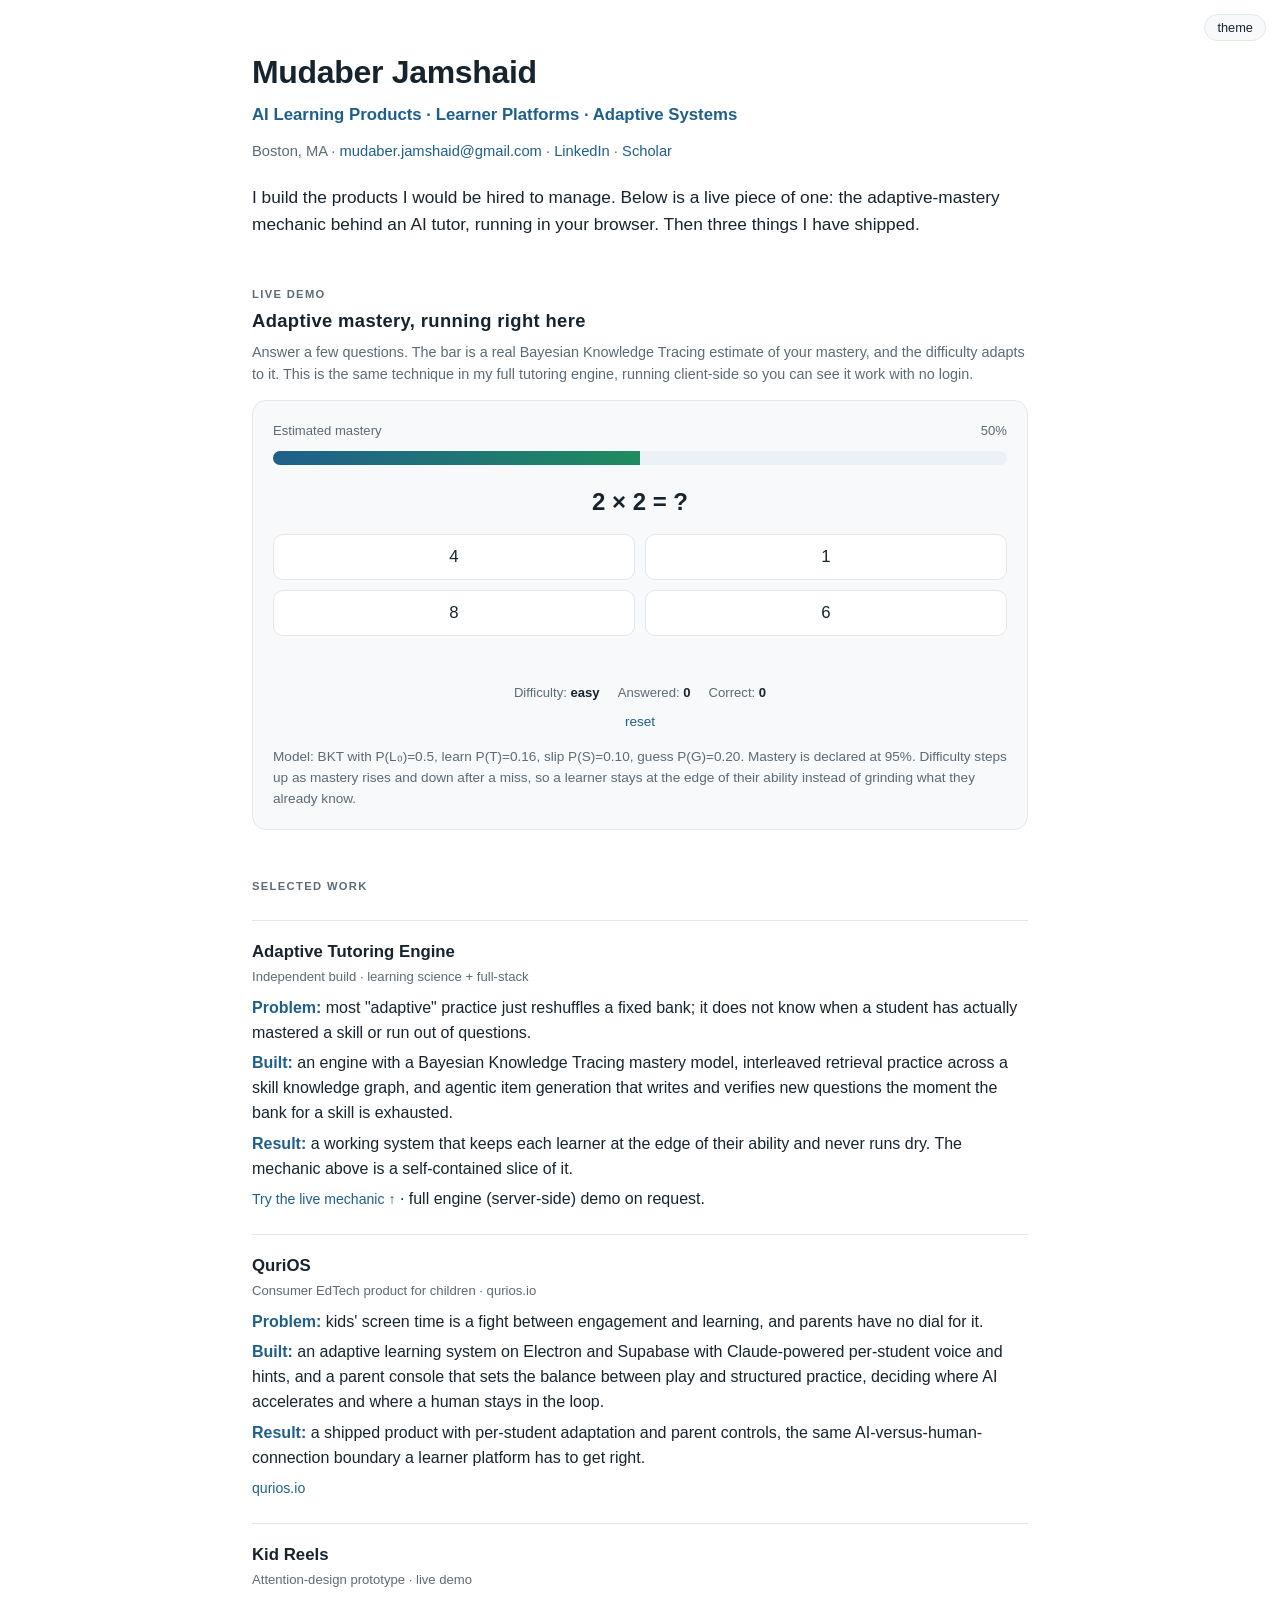
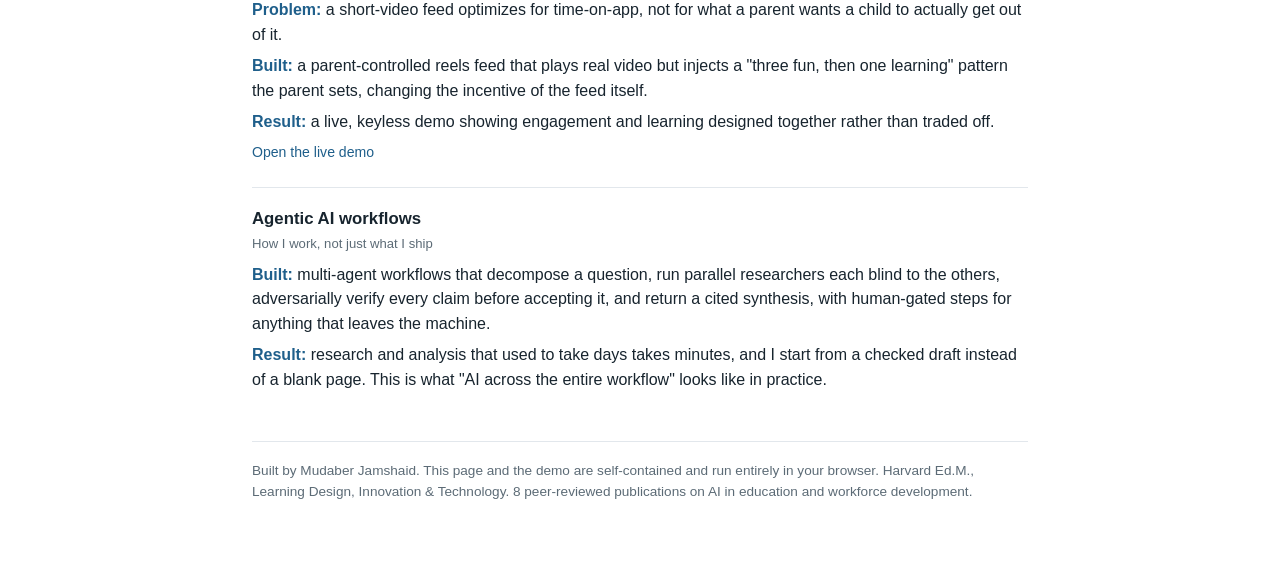
==== index.html @ c835f27a "Portfolio: AI learning products with live adaptive-mastery demo" ====
<!DOCTYPE html>
<html lang="en">
<head>
<meta charset="utf-8">
<meta name="viewport" content="width=device-width, initial-scale=1">
<title>Mudaber Jamshaid — AI Learning Products</title>
<style>
  :root {
    --bg: #ffffff; --fg: #17242e; --muted: #5c6b76; --line: #e2e7ec;
    --accent: #1f5f8b; --accent-soft: #eaf2f8; --card: #f7f9fb; --good: #1f8b5f;
  }
  @media (prefers-color-scheme: dark) {
    :root { --bg:#0f151a; --fg:#e6edf3; --muted:#94a3af; --line:#26313a;
            --accent:#5aa9e0; --accent-soft:#132430; --card:#151d24; --good:#4fd0a0; }
  }
  :root[data-theme="dark"] { --bg:#0f151a; --fg:#e6edf3; --muted:#94a3af; --line:#26313a; --accent:#5aa9e0; --accent-soft:#132430; --card:#151d24; --good:#4fd0a0; }
  :root[data-theme="light"] { --bg:#ffffff; --fg:#17242e; --muted:#5c6b76; --line:#e2e7ec; --accent:#1f5f8b; --accent-soft:#eaf2f8; --card:#f7f9fb; --good:#1f8b5f; }
  * { box-sizing: border-box; }
  body { margin:0; background:var(--bg); color:var(--fg);
    font-family: -apple-system, BlinkMacSystemFont, "Segoe UI", Roboto, Helvetica, Arial, sans-serif;
    line-height:1.55; -webkit-font-smoothing:antialiased; }
  .wrap { max-width: 820px; margin:0 auto; padding: 48px 22px 72px; }
  header h1 { font-size: 2rem; margin:0 0 4px; letter-spacing:-0.01em; }
  header .role { color:var(--accent); font-weight:600; font-size:1.05rem; }
  header .links { margin-top:12px; font-size:.92rem; color:var(--muted); }
  header .links a { color:var(--accent); text-decoration:none; }
  header .links a:hover { text-decoration:underline; }
  .lede { margin:22px 0 8px; font-size:1.08rem; }
  h2 { font-size:1.15rem; margin:40px 0 6px; letter-spacing:.02em; }
  h2 .tag { font-size:.7rem; text-transform:uppercase; letter-spacing:.12em; color:var(--muted); font-weight:600; }
  .sub { color:var(--muted); font-size:.9rem; margin:0 0 14px; }
  .demo { background:var(--card); border:1px solid var(--line); border-radius:14px; padding:20px; margin-top:10px; }
  .meter { height:14px; border-radius:8px; background:var(--accent-soft); overflow:hidden; margin:10px 0 4px; }
  .meter > span { display:block; height:100%; width:0%; background:linear-gradient(90deg,var(--accent),var(--good)); transition:width .5s ease; }
  .meterrow { display:flex; justify-content:space-between; font-size:.82rem; color:var(--muted); }
  .q { font-size:1.5rem; font-weight:600; text-align:center; margin:18px 0 14px; }
  .opts { display:grid; grid-template-columns:repeat(2,1fr); gap:10px; }
  .opts button { font-size:1.05rem; padding:12px; border:1px solid var(--line); background:var(--bg); color:var(--fg);
    border-radius:10px; cursor:pointer; transition:.15s; }
  .opts button:hover { border-color:var(--accent); background:var(--accent-soft); }
  .status { text-align:center; margin-top:12px; font-size:.9rem; min-height:1.2em; }
  .status.ok { color:var(--good); } .status.no { color:#d1685a; }
  .stats { display:flex; gap:18px; flex-wrap:wrap; font-size:.82rem; color:var(--muted); margin-top:12px; justify-content:center; }
  .stats b { color:var(--fg); font-variant-numeric:tabular-nums; }
  .mastered { text-align:center; padding:8px; }
  .mastered .big { font-size:1.2rem; color:var(--good); font-weight:600; }
  .reset { display:inline-block; margin-top:10px; font-size:.85rem; color:var(--accent); background:none; border:none; cursor:pointer; }
  .how { font-size:.85rem; color:var(--muted); margin-top:12px; }
  .how code { background:var(--accent-soft); padding:1px 5px; border-radius:4px; }
  .case { border-top:1px solid var(--line); padding-top:18px; margin-top:22px; }
  .case h3 { margin:0 0 2px; font-size:1.05rem; }
  .case .meta { color:var(--muted); font-size:.82rem; margin-bottom:8px; }
  .case p { margin:6px 0; }
  .case .label { font-weight:600; color:var(--accent); }
  .case .links a { color:var(--accent); text-decoration:none; font-size:.88rem; }
  footer { margin-top:48px; padding-top:18px; border-top:1px solid var(--line); color:var(--muted); font-size:.85rem; }
  .toggle { position:fixed; top:14px; right:14px; background:var(--card); border:1px solid var(--line);
    color:var(--fg); border-radius:20px; padding:5px 12px; font-size:.8rem; cursor:pointer; }
</style>
</head>
<body>
<button class="toggle" onclick="(function(){var r=document.documentElement;var d=(r.getAttribute('data-theme')|| (window.matchMedia('(prefers-color-scheme: dark)').matches?'dark':'light'));r.setAttribute('data-theme', d==='dark'?'light':'dark');})()">theme</button>
<div class="wrap">
  <header>
    <h1>Mudaber Jamshaid</h1>
    <div class="role">AI Learning Products &middot; Learner Platforms &middot; Adaptive Systems</div>
    <div class="links">
      Boston, MA &middot; <a href="mailto:mudaber.jamshaid@gmail.com">mudaber.jamshaid@gmail.com</a>
      &middot; <a href="http://linkedin.com/in/mudaberjamshaid">LinkedIn</a>
      &middot; <a href="https://scholar.google.com/citations?user=831zUVYAAAAJ">Scholar</a>
    </div>
  </header>

  <p class="lede">I build the products I would be hired to manage. Below is a live piece of one: the adaptive-mastery mechanic behind an AI tutor, running in your browser. Then three things I have shipped.</p>

  <h2><span class="tag">Live demo</span><br>Adaptive mastery, running right here</h2>
  <p class="sub">Answer a few questions. The bar is a real Bayesian Knowledge Tracing estimate of your mastery, and the difficulty adapts to it. This is the same technique in my full tutoring engine, running client-side so you can see it work with no login.</p>

  <div class="demo" id="demo">
    <div class="meterrow"><span>Estimated mastery</span><span id="pct">50%</span></div>
    <div class="meter"><span id="bar"></span></div>
    <div id="play">
      <div class="q" id="q">7 &times; 6 = ?</div>
      <div class="opts" id="opts"></div>
      <div class="status" id="st">&nbsp;</div>
    </div>
    <div class="stats">
      <span>Difficulty: <b id="diff">easy</b></span>
      <span>Answered: <b id="n">0</b></span>
      <span>Correct: <b id="c">0</b></span>
    </div>
    <div style="text-align:center"><button class="reset" onclick="reset()">reset</button></div>
    <div class="how">Model: BKT with P(L&#8320;)=0.5, learn P(T)=0.16, slip P(S)=0.10, guess P(G)=0.20. Mastery is declared at 95%. Difficulty steps up as mastery rises and down after a miss, so a learner stays at the edge of their ability instead of grinding what they already know.</div>
  </div>

  <h2><span class="tag">Selected work</span></h2>

  <div class="case">
    <h3>Adaptive Tutoring Engine</h3>
    <div class="meta">Independent build &middot; learning science + full-stack</div>
    <p><span class="label">Problem:</span> most "adaptive" practice just reshuffles a fixed bank; it does not know when a student has actually mastered a skill or run out of questions.</p>
    <p><span class="label">Built:</span> an engine with a Bayesian Knowledge Tracing mastery model, interleaved retrieval practice across a skill knowledge graph, and agentic item generation that writes and verifies new questions the moment the bank for a skill is exhausted.</p>
    <p><span class="label">Result:</span> a working system that keeps each learner at the edge of their ability and never runs dry. The mechanic above is a self-contained slice of it.</p>
    <p class="links"><a href="#demo">Try the live mechanic &uarr;</a> &middot; full engine (server-side) demo on request.</p>
  </div>

  <div class="case">
    <h3>QuriOS</h3>
    <div class="meta">Consumer EdTech product for children &middot; qurios.io</div>
    <p><span class="label">Problem:</span> kids' screen time is a fight between engagement and learning, and parents have no dial for it.</p>
    <p><span class="label">Built:</span> an adaptive learning system on Electron and Supabase with Claude-powered per-student voice and hints, and a parent console that sets the balance between play and structured practice, deciding where AI accelerates and where a human stays in the loop.</p>
    <p><span class="label">Result:</span> a shipped product with per-student adaptation and parent controls, the same AI-versus-human-connection boundary a learner platform has to get right.</p>
    <p class="links"><a href="https://qurios.io">qurios.io</a></p>
  </div>

  <div class="case">
    <h3>Kid Reels</h3>
    <div class="meta">Attention-design prototype &middot; live demo</div>
    <p><span class="label">Problem:</span> a short-video feed optimizes for time-on-app, not for what a parent wants a child to actually get out of it.</p>
    <p><span class="label">Built:</span> a parent-controlled reels feed that plays real video but injects a "three fun, then one learning" pattern the parent sets, changing the incentive of the feed itself.</p>
    <p><span class="label">Result:</span> a live, keyless demo showing engagement and learning designed together rather than traded off.</p>
    <p class="links"><a href="https://mudabbirchatgptpro.github.io/kid-reels">Open the live demo</a></p>
  </div>

  <div class="case">
    <h3>Agentic AI workflows</h3>
    <div class="meta">How I work, not just what I ship</div>
    <p><span class="label">Built:</span> multi-agent workflows that decompose a question, run parallel researchers each blind to the others, adversarially verify every claim before accepting it, and return a cited synthesis, with human-gated steps for anything that leaves the machine.</p>
    <p><span class="label">Result:</span> research and analysis that used to take days takes minutes, and I start from a checked draft instead of a blank page. This is what "AI across the entire workflow" looks like in practice.</p>
  </div>

  <footer>
    Built by Mudaber Jamshaid. This page and the demo are self-contained and run entirely in your browser.
    Harvard Ed.M., Learning Design, Innovation &amp; Technology. 8 peer-reviewed publications on AI in education and workforce development.
  </footer>
</div>

<script>
// --- Bayesian Knowledge Tracing adaptive-mastery demo (self-contained) ---
var P = { L: 0.5, T: 0.16, S: 0.10, G: 0.20, THRESH: 0.95 };
var state;
function reset(){
  state = { L: P.L, n: 0, c: 0, diff: 1 }; // diff 1..3
  render();
}
function pick(a){ return a[Math.floor((state.n*2654435761 % 100)/100 * a.length) % a.length]; }
function genQuestion(){
  // difficulty tiers: 1 easy (single digit), 2 medium (x up to 12), 3 hard (2-digit x 1-digit)
  var d = state.diff, a, b;
  if (d <= 1){ a = 2 + (state.n*7 % 8); b = 2 + (state.n*3 % 8); }
  else if (d === 2){ a = 6 + (state.n*5 % 7); b = 6 + (state.n*4 % 7); }
  else { a = 11 + (state.n*3 % 8); b = 3 + (state.n*5 % 7); }
  var ans = a*b;
  // build options
  var opts = [ans];
  var tries = 0;
  while (opts.length < 4 && tries < 30){
    tries++;
    var delta = (1 + (opts.length + state.n) % 5) * (opts.length % 2 ? 1 : -1);
    var cand = ans + delta * (d);
    if (cand > 0 && opts.indexOf(cand) === -1) opts.push(cand);
  }
  // shuffle deterministically
  for (var i = opts.length - 1; i > 0; i--){ var j = (i*state.n + 1) % (i+1); var t = opts[i]; opts[i] = opts[j]; opts[j] = t; }
  return { text: a + " × " + b + " = ?", ans: ans, opts: opts };
}
var current;
function render(){
  var pctEl = document.getElementById('pct'), bar = document.getElementById('bar');
  var pctVal = Math.round(state.L*100);
  pctEl.textContent = pctVal + "%";
  bar.style.width = pctVal + "%";
  document.getElementById('n').textContent = state.n;
  document.getElementById('c').textContent = state.c;
  document.getElementById('diff').textContent = state.diff === 1 ? "easy" : state.diff === 2 ? "medium" : "hard";
  var play = document.getElementById('play');
  if (state.L >= P.THRESH){
    play.innerHTML = '<div class="mastered"><div class="big">Mastered &#10003;</div>' +
      '<div class="sub">The estimate crossed 95%. In the full engine the learner now moves to the next skill in the graph.</div></div>';
    return;
  }
  current = genQuestion();
  document.getElementById('q') && (play.innerHTML =
    '<div class="q" id="q">' + current.text + '</div><div class="opts" id="opts"></div><div class="status" id="st">&nbsp;</div>');
  var opts = document.getElementById('opts');
  opts.innerHTML = "";
  current.opts.forEach(function(o){
    var btn = document.createElement('button');
    btn.textContent = o;
    btn.onclick = function(){ answer(o === current.ans); };
    opts.appendChild(btn);
  });
}
function answer(correct){
  // BKT update
  var L = state.L;
  var num = correct ? L*(1-P.S) : L*P.S;
  var den = correct ? (L*(1-P.S) + (1-L)*P.G) : (L*P.S + (1-L)*(1-P.G));
  var post = num/den;
  state.L = post + (1-post)*P.T;
  state.n++;
  if (correct) state.c++;
  // adaptive difficulty
  if (correct && state.diff < 3 && state.L > 0.55 + 0.15*state.diff) state.diff++;
  if (!correct && state.diff > 1) state.diff--;
  var st = document.getElementById('st');
  if (st){ st.textContent = correct ? "Correct" : "Not quite — the answer was " + current.ans; st.className = "status " + (correct ? "ok" : "no"); }
  setTimeout(render, correct ? 550 : 1100);
}
reset();
</script>
</body>
</html>
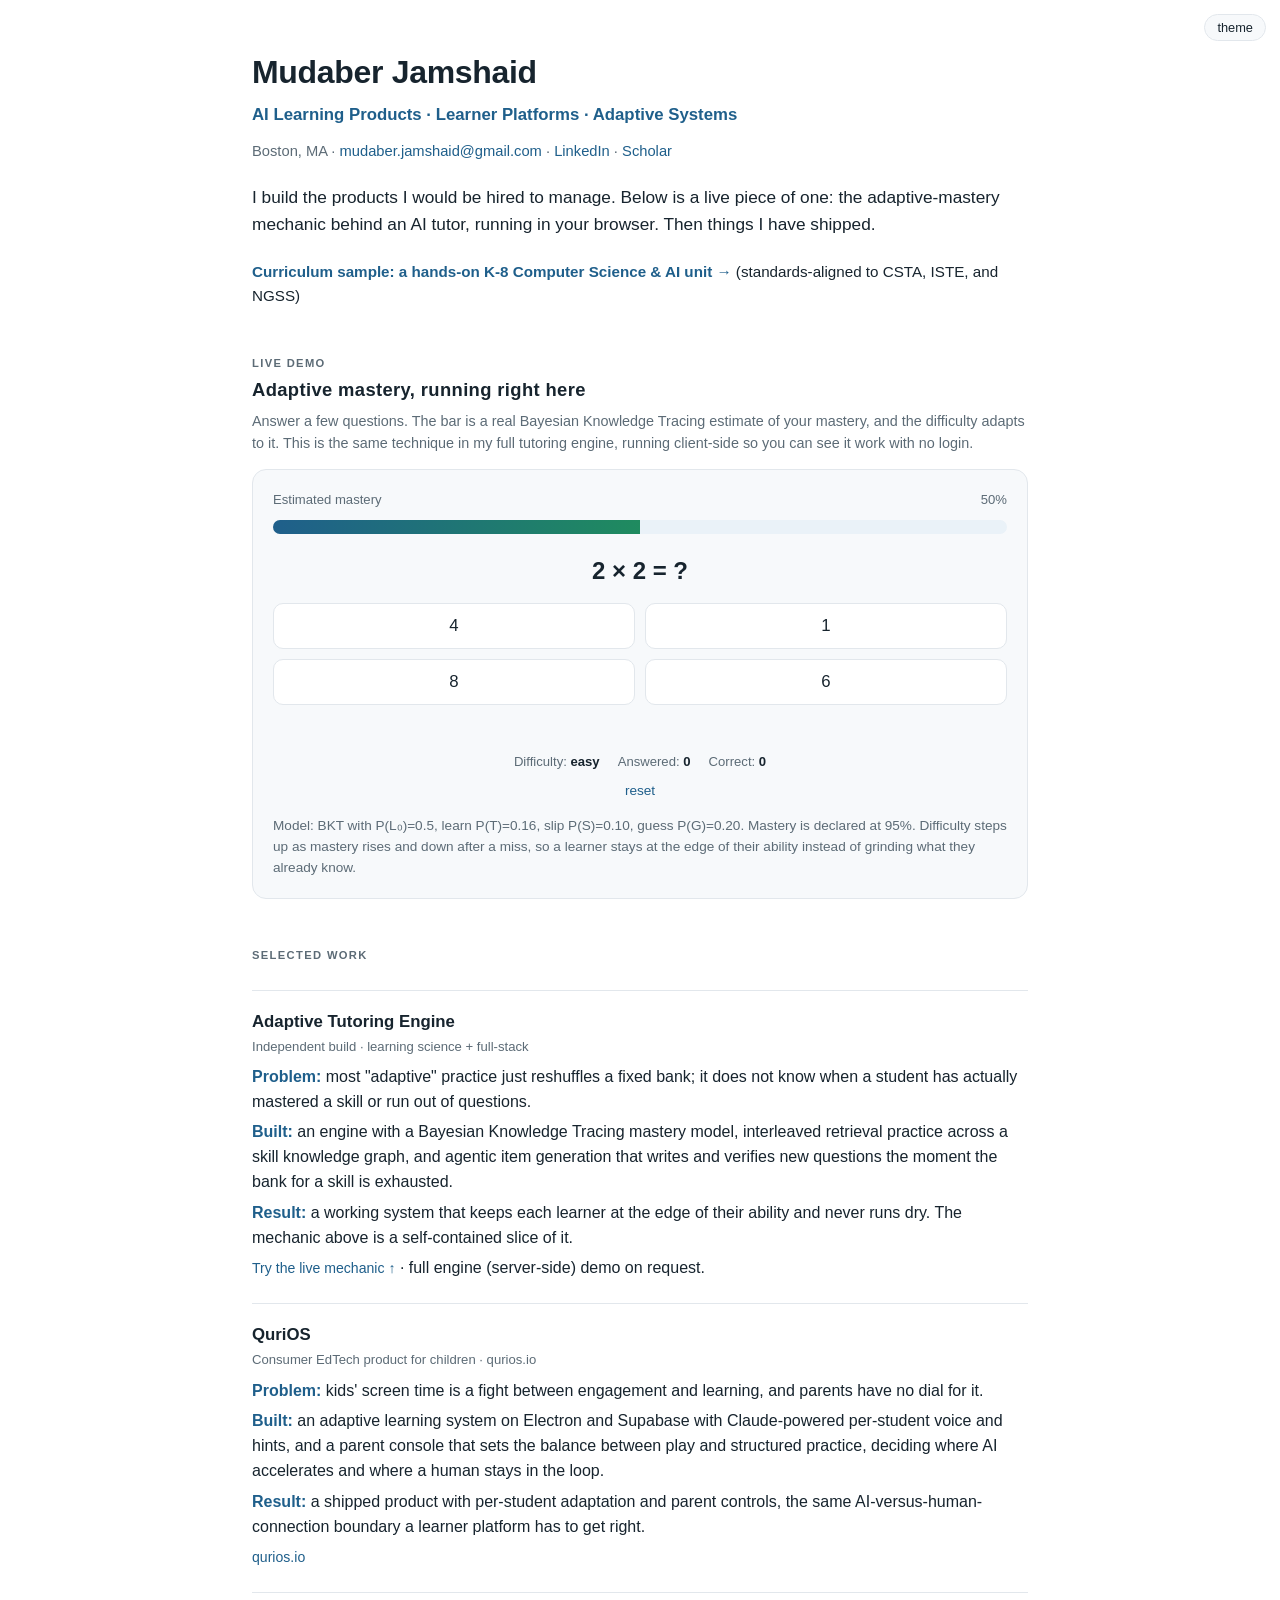
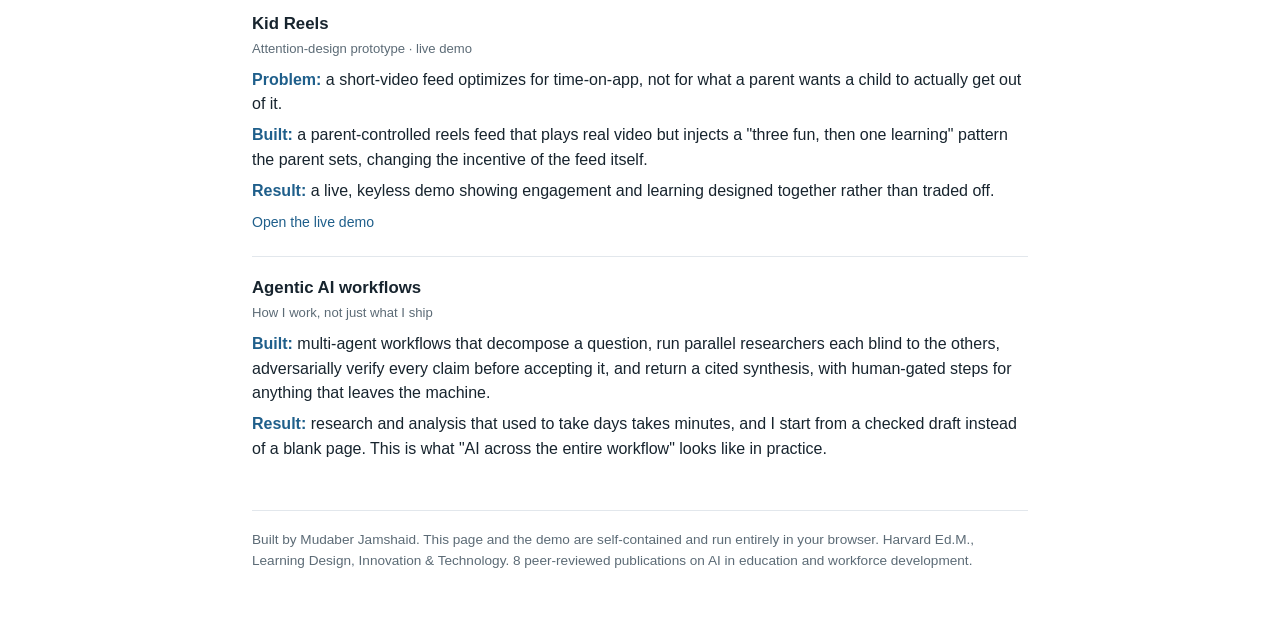
==== commit 662bae62: "Add LEGO Education K-8 CS&AI curriculum sample + link from index" ====
--- a/index.html
+++ b/index.html
@@ -71,7 +71,8 @@
     </div>
   </header>
 
-  <p class="lede">I build the products I would be hired to manage. Below is a live piece of one: the adaptive-mastery mechanic behind an AI tutor, running in your browser. Then three things I have shipped.</p>
+  <p class="lede">I build the products I would be hired to manage. Below is a live piece of one: the adaptive-mastery mechanic behind an AI tutor, running in your browser. Then things I have shipped.</p>
+  <p class="lede" style="font-size:.95rem"><a href="./lego-curriculum-sample.html" style="color:var(--accent);font-weight:600;text-decoration:none">Curriculum sample: a hands-on K-8 Computer Science &amp; AI unit &rarr;</a> (standards-aligned to CSTA, ISTE, and NGSS)</p>
 
   <h2><span class="tag">Live demo</span><br>Adaptive mastery, running right here</h2>
   <p class="sub">Answer a few questions. The bar is a real Bayesian Knowledge Tracing estimate of your mastery, and the difficulty adapts to it. This is the same technique in my full tutoring engine, running client-side so you can see it work with no login.</p>
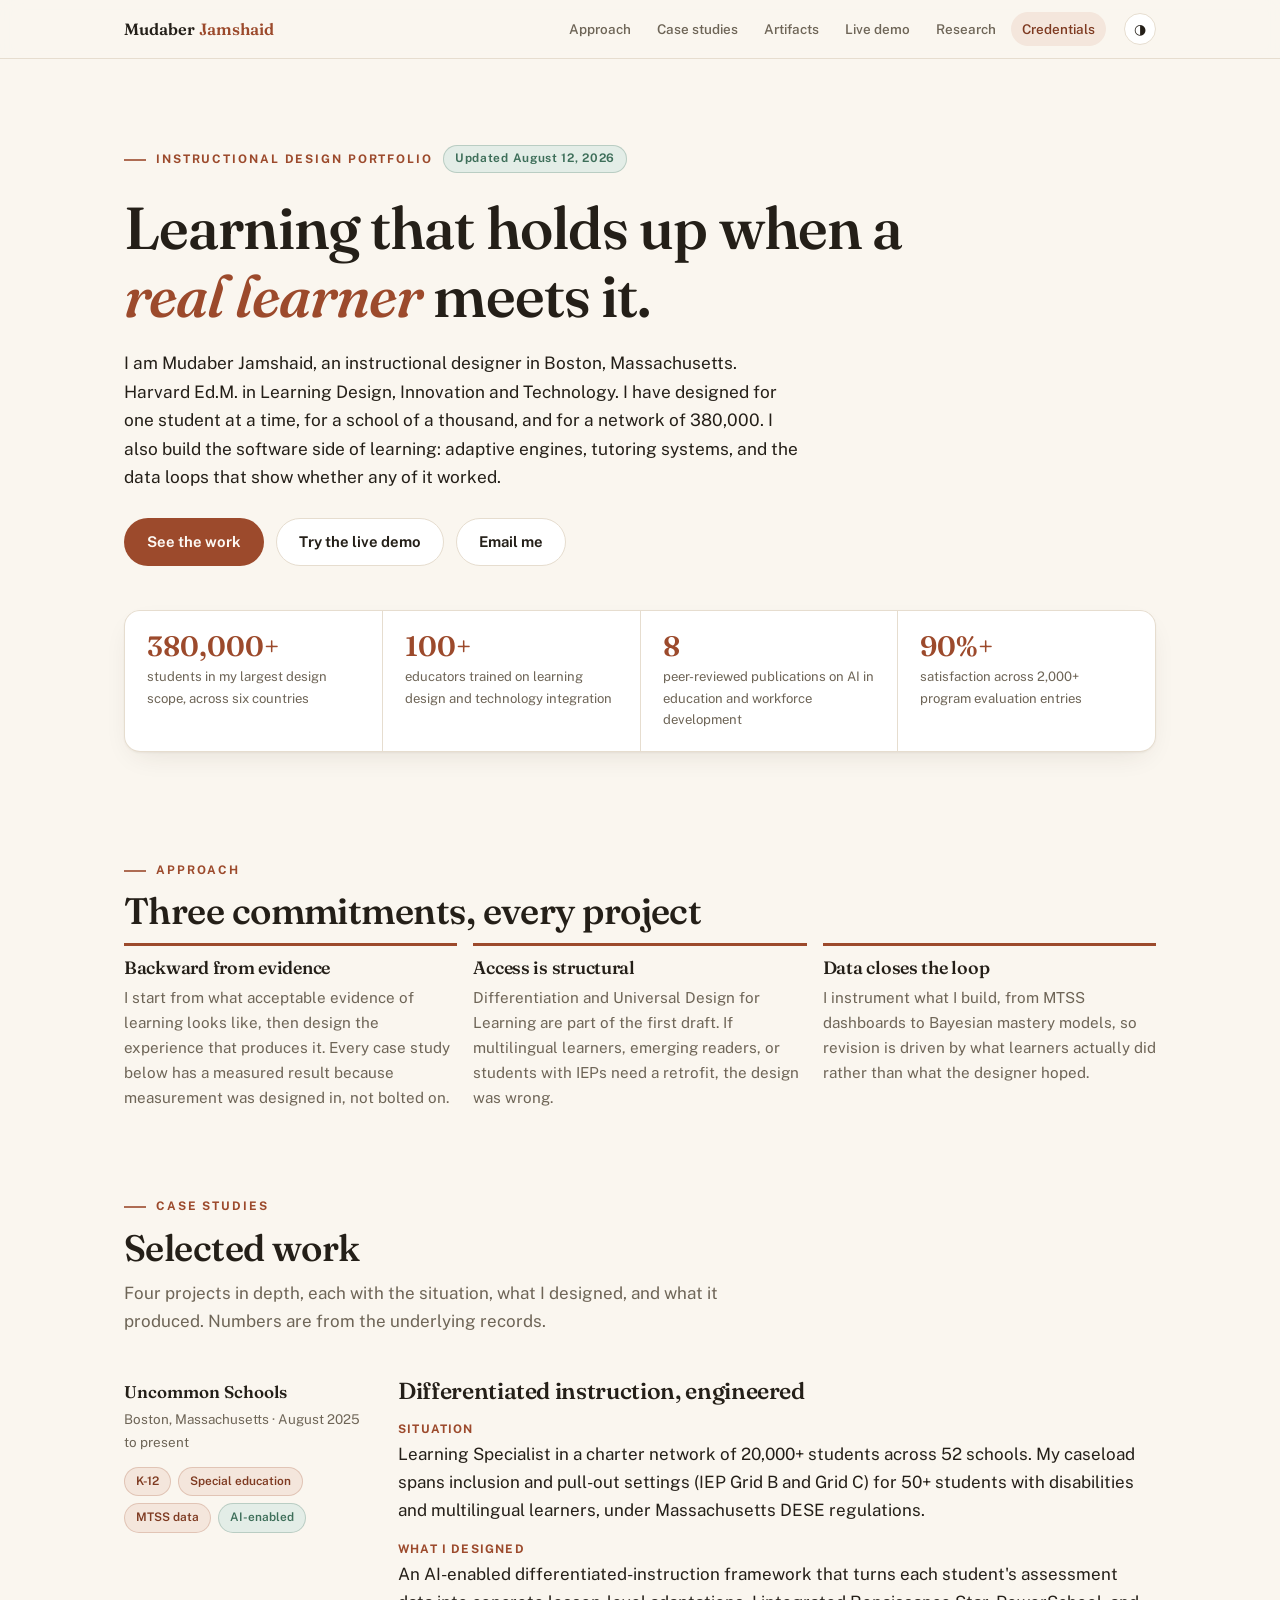
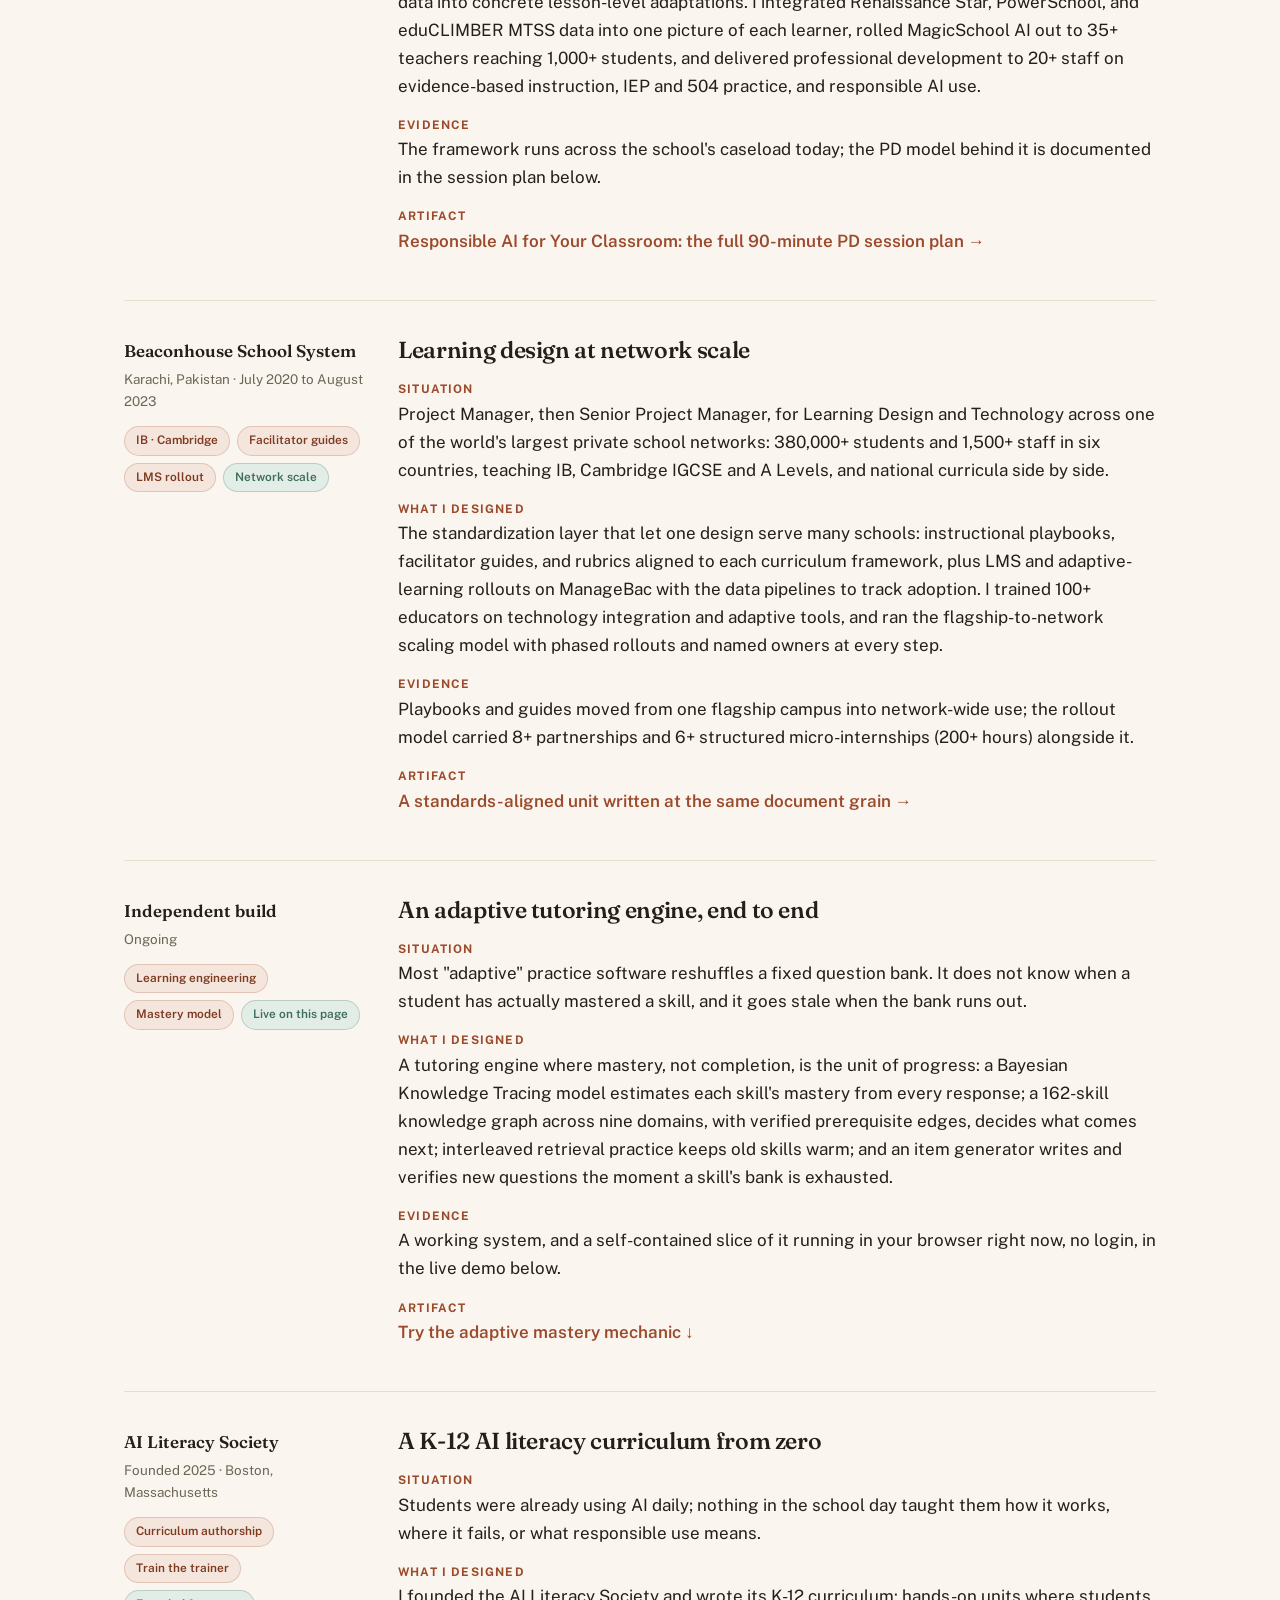
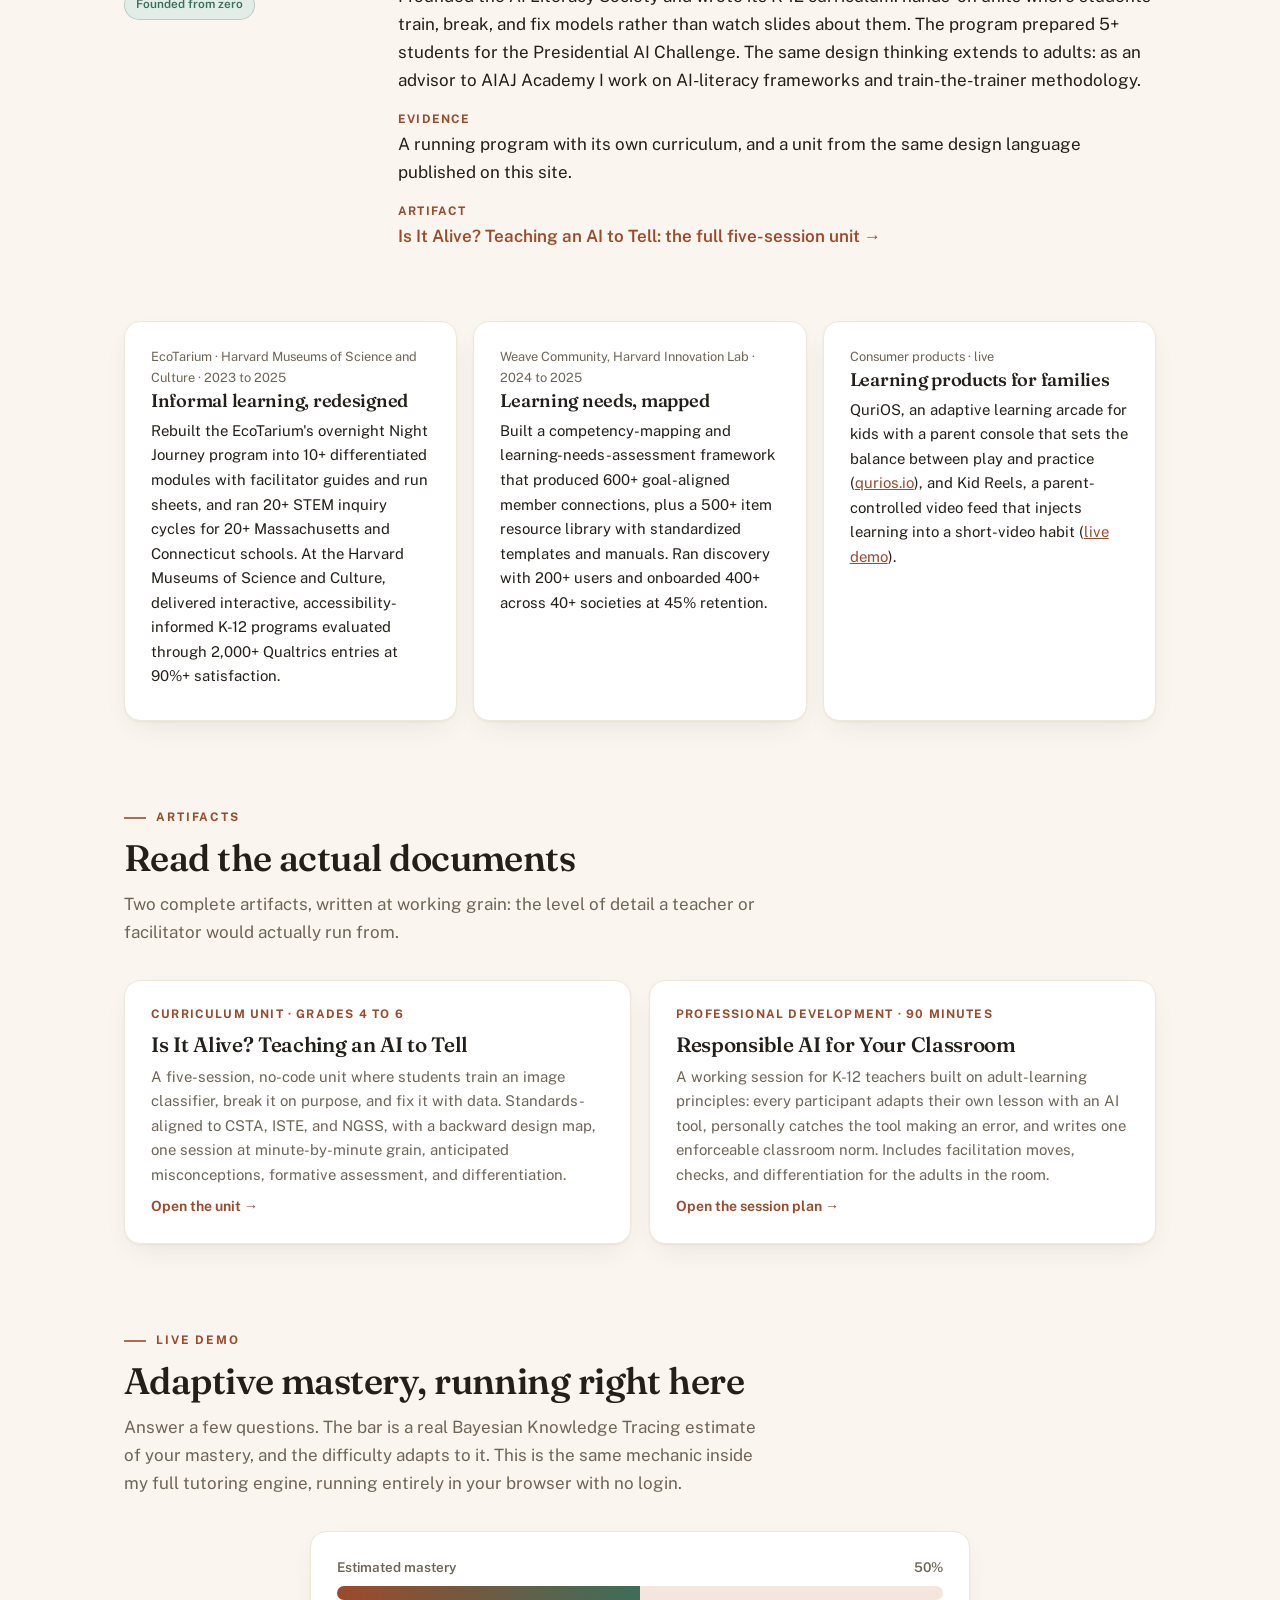
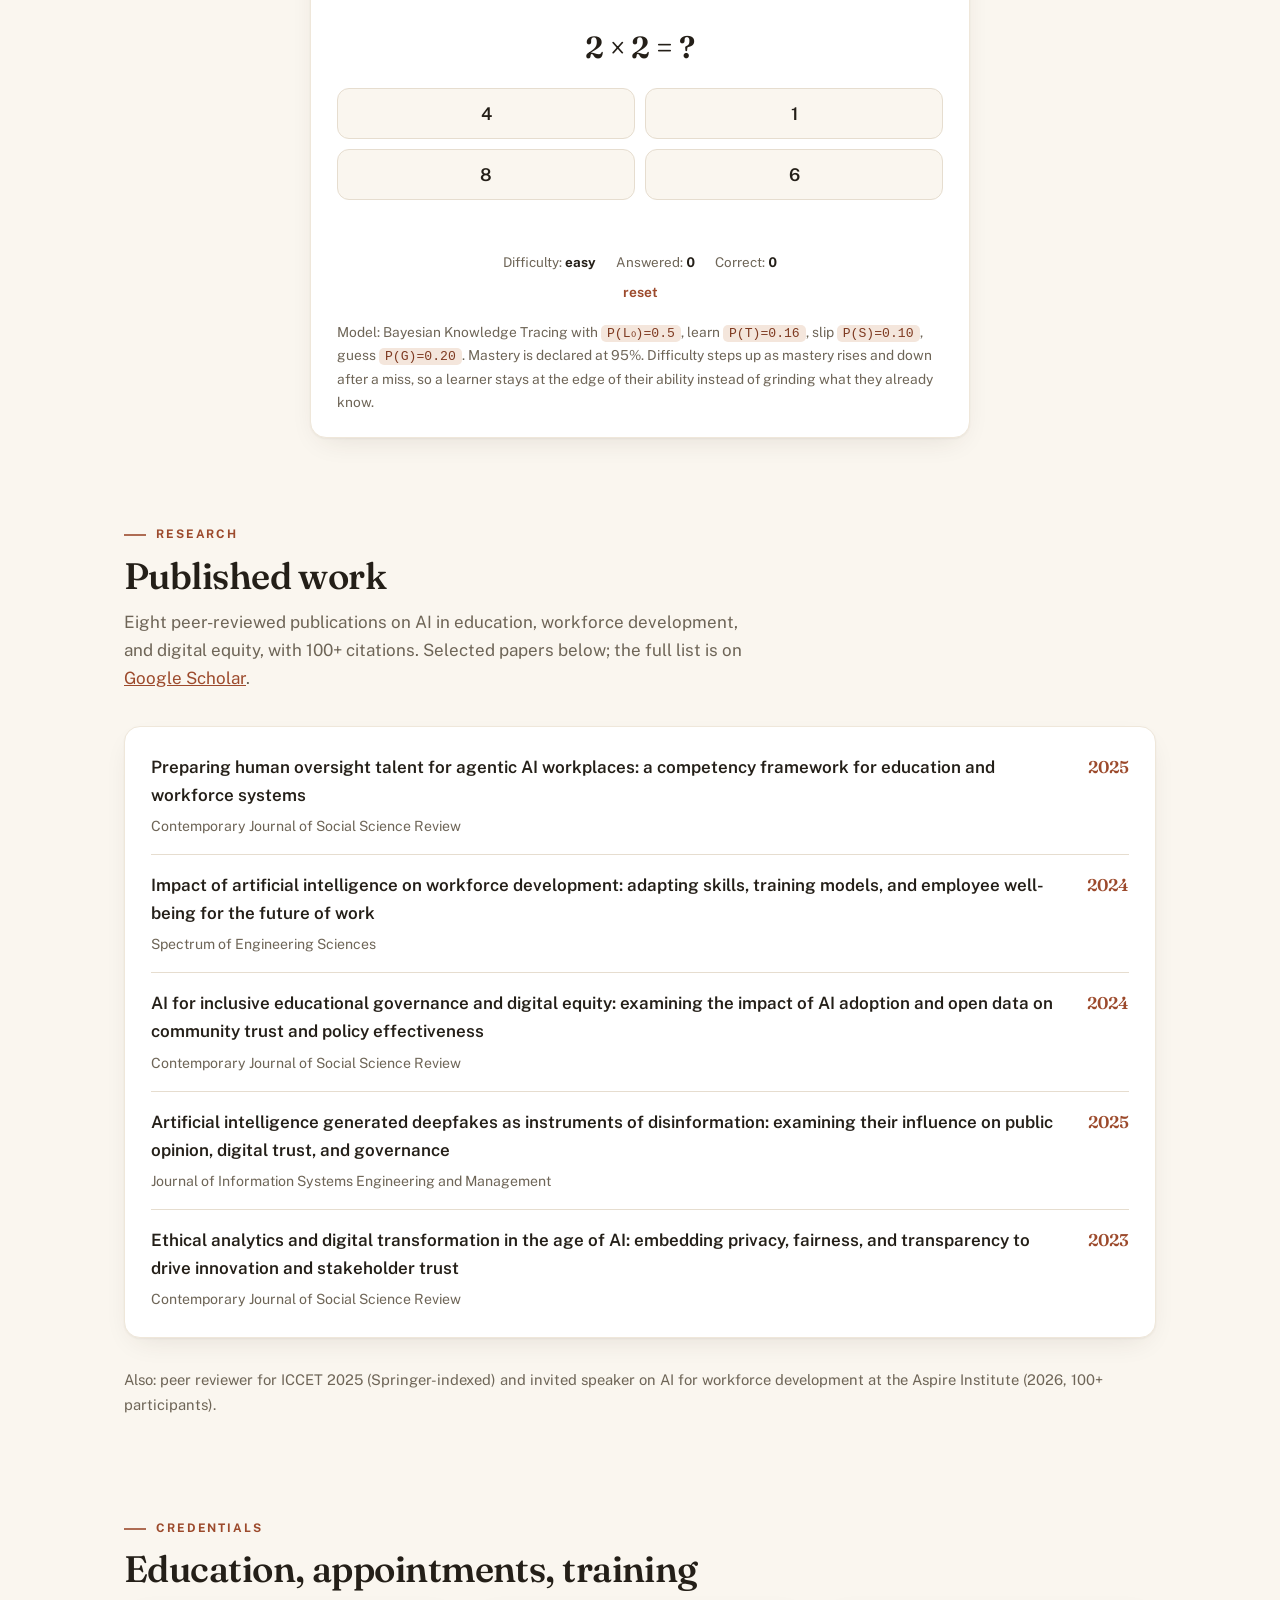
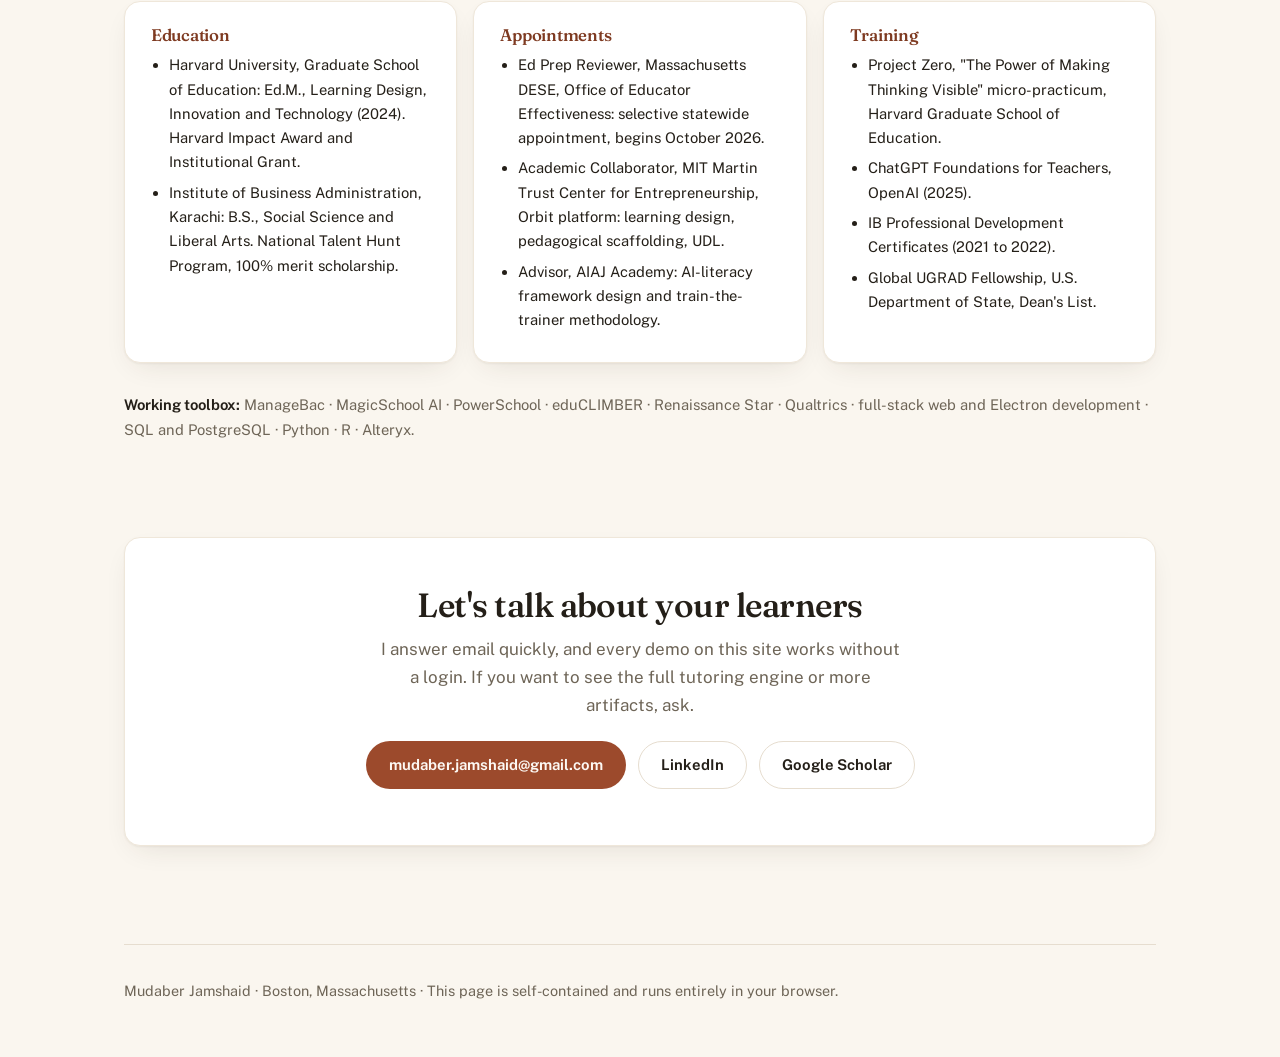
==== commit f7a48978: "Rebuild as full instructional design portfolio: case studies, two authored artifacts, live BKT demo," ====
--- a/index.html
+++ b/index.html
@@ -3,165 +3,403 @@
 <head>
 <meta charset="utf-8">
 <meta name="viewport" content="width=device-width, initial-scale=1">
-<title>Mudaber Jamshaid — AI Learning Products</title>
+<title>Mudaber Jamshaid &middot; Instructional Design Portfolio</title>
+<meta name="description" content="Instructional design portfolio of Mudaber Jamshaid: differentiated instruction, network-scale curriculum, adaptive learning engines, teacher professional development, and published research on AI in education.">
+<meta property="og:title" content="Mudaber Jamshaid &middot; Instructional Design Portfolio">
+<meta property="og:description" content="Curriculum, professional development, adaptive learning engines, and published research. Harvard Ed.M. in Learning Design, Innovation and Technology.">
+<link rel="icon" href="data:image/svg+xml,%3Csvg xmlns='http://www.w3.org/2000/svg' viewBox='0 0 64 64'%3E%3Crect width='64' height='64' rx='14' fill='%239c4a2c'/%3E%3Ctext x='32' y='44' font-family='Georgia,serif' font-size='34' font-weight='600' fill='%23faf6ef' text-anchor='middle'%3EM%3C/text%3E%3C/svg%3E">
+<link rel="preconnect" href="https://fonts.googleapis.com">
+<link rel="preconnect" href="https://fonts.gstatic.com" crossorigin>
+<link href="https://fonts.googleapis.com/css2?family=Fraunces:opsz,wght@9..144,400..700&family=Public+Sans:wght@400;550;700&display=swap" rel="stylesheet">
+<link rel="stylesheet" href="assets/style.css">
+<script src="assets/shared.js"></script>
 <style>
-  :root {
-    --bg: #ffffff; --fg: #17242e; --muted: #5c6b76; --line: #e2e7ec;
-    --accent: #1f5f8b; --accent-soft: #eaf2f8; --card: #f7f9fb; --good: #1f8b5f;
-  }
-  @media (prefers-color-scheme: dark) {
-    :root { --bg:#0f151a; --fg:#e6edf3; --muted:#94a3af; --line:#26313a;
-            --accent:#5aa9e0; --accent-soft:#132430; --card:#151d24; --good:#4fd0a0; }
-  }
-  :root[data-theme="dark"] { --bg:#0f151a; --fg:#e6edf3; --muted:#94a3af; --line:#26313a; --accent:#5aa9e0; --accent-soft:#132430; --card:#151d24; --good:#4fd0a0; }
-  :root[data-theme="light"] { --bg:#ffffff; --fg:#17242e; --muted:#5c6b76; --line:#e2e7ec; --accent:#1f5f8b; --accent-soft:#eaf2f8; --card:#f7f9fb; --good:#1f8b5f; }
-  * { box-sizing: border-box; }
-  body { margin:0; background:var(--bg); color:var(--fg);
-    font-family: -apple-system, BlinkMacSystemFont, "Segoe UI", Roboto, Helvetica, Arial, sans-serif;
-    line-height:1.55; -webkit-font-smoothing:antialiased; }
-  .wrap { max-width: 820px; margin:0 auto; padding: 48px 22px 72px; }
-  header h1 { font-size: 2rem; margin:0 0 4px; letter-spacing:-0.01em; }
-  header .role { color:var(--accent); font-weight:600; font-size:1.05rem; }
-  header .links { margin-top:12px; font-size:.92rem; color:var(--muted); }
-  header .links a { color:var(--accent); text-decoration:none; }
-  header .links a:hover { text-decoration:underline; }
-  .lede { margin:22px 0 8px; font-size:1.08rem; }
-  h2 { font-size:1.15rem; margin:40px 0 6px; letter-spacing:.02em; }
-  h2 .tag { font-size:.7rem; text-transform:uppercase; letter-spacing:.12em; color:var(--muted); font-weight:600; }
-  .sub { color:var(--muted); font-size:.9rem; margin:0 0 14px; }
-  .demo { background:var(--card); border:1px solid var(--line); border-radius:14px; padding:20px; margin-top:10px; }
-  .meter { height:14px; border-radius:8px; background:var(--accent-soft); overflow:hidden; margin:10px 0 4px; }
-  .meter > span { display:block; height:100%; width:0%; background:linear-gradient(90deg,var(--accent),var(--good)); transition:width .5s ease; }
-  .meterrow { display:flex; justify-content:space-between; font-size:.82rem; color:var(--muted); }
-  .q { font-size:1.5rem; font-weight:600; text-align:center; margin:18px 0 14px; }
-  .opts { display:grid; grid-template-columns:repeat(2,1fr); gap:10px; }
-  .opts button { font-size:1.05rem; padding:12px; border:1px solid var(--line); background:var(--bg); color:var(--fg);
-    border-radius:10px; cursor:pointer; transition:.15s; }
-  .opts button:hover { border-color:var(--accent); background:var(--accent-soft); }
-  .status { text-align:center; margin-top:12px; font-size:.9rem; min-height:1.2em; }
-  .status.ok { color:var(--good); } .status.no { color:#d1685a; }
-  .stats { display:flex; gap:18px; flex-wrap:wrap; font-size:.82rem; color:var(--muted); margin-top:12px; justify-content:center; }
-  .stats b { color:var(--fg); font-variant-numeric:tabular-nums; }
-  .mastered { text-align:center; padding:8px; }
-  .mastered .big { font-size:1.2rem; color:var(--good); font-weight:600; }
-  .reset { display:inline-block; margin-top:10px; font-size:.85rem; color:var(--accent); background:none; border:none; cursor:pointer; }
-  .how { font-size:.85rem; color:var(--muted); margin-top:12px; }
-  .how code { background:var(--accent-soft); padding:1px 5px; border-radius:4px; }
-  .case { border-top:1px solid var(--line); padding-top:18px; margin-top:22px; }
-  .case h3 { margin:0 0 2px; font-size:1.05rem; }
-  .case .meta { color:var(--muted); font-size:.82rem; margin-bottom:8px; }
-  .case p { margin:6px 0; }
-  .case .label { font-weight:600; color:var(--accent); }
-  .case .links a { color:var(--accent); text-decoration:none; font-size:.88rem; }
-  footer { margin-top:48px; padding-top:18px; border-top:1px solid var(--line); color:var(--muted); font-size:.85rem; }
-  .toggle { position:fixed; top:14px; right:14px; background:var(--card); border:1px solid var(--line);
-    color:var(--fg); border-radius:20px; padding:5px 12px; font-size:.8rem; cursor:pointer; }
+  /* page-specific styles */
+  .hero { padding: 84px 0 30px; }
+  .hero h1 { font-size: clamp(2.3rem, 5.6vw, 3.7rem); margin: 14px 0 18px; max-width: 830px; }
+  .hero h1 em { font-style: italic; color: var(--accent); }
+  .hero .intro { font-size: 1.08rem; max-width: 680px; color: var(--ink); margin: 0 0 26px; }
+  .hero .intro a { font-weight: 600; }
+  .updated {
+    display: inline-block; font-size: .74rem; font-weight: 650; letter-spacing: .06em;
+    color: var(--green); background: var(--green-soft); border: 1px solid color-mix(in srgb, var(--green) 25%, transparent);
+    padding: 3px 11px; border-radius: 999px; margin-left: 10px; vertical-align: middle;
+  }
+  .cta-row { display: flex; flex-wrap: wrap; gap: 12px; margin: 6px 0 8px; }
+  .btn {
+    display: inline-block; text-decoration: none; font-weight: 650; font-size: .93rem;
+    padding: 11px 22px; border-radius: 999px; border: 1px solid transparent;
+  }
+  .btn.primary { background: var(--accent); color: #fdf9f4; }
+  .btn.primary:hover { background: var(--accent-ink); color: #fdf9f4; }
+  .btn.ghost { border-color: var(--line); color: var(--ink); background: var(--card); }
+  .btn.ghost:hover { border-color: var(--accent); color: var(--accent-ink); }
+  .statstrip {
+    display: grid; grid-template-columns: repeat(auto-fit, minmax(180px, 1fr));
+    gap: 1px; background: var(--line); border: 1px solid var(--line); border-radius: 16px;
+    overflow: hidden; margin: 44px 0 0; box-shadow: var(--shadow);
+  }
+  .stat { background: var(--card); padding: 20px 22px; }
+  .stat .n { font-family: "Fraunces", Georgia, serif; font-size: 1.75rem; font-weight: 600; color: var(--accent); line-height: 1.1; }
+  .stat .l { font-size: .82rem; color: var(--muted); margin-top: 4px; }
+
+  .principles { display: grid; grid-template-columns: repeat(auto-fit, minmax(260px, 1fr)); gap: 16px; }
+  .principle { border-top: 3px solid var(--accent); }
+  .principle h3 { margin: 12px 0 6px; font-size: 1.12rem; }
+  .principle p { margin: 0; color: var(--muted); font-size: .95rem; }
+
+  .case {
+    display: grid; grid-template-columns: 240px 1fr; gap: 34px;
+    padding: 36px 0; border-top: 1px solid var(--line);
+  }
+  .case:first-of-type { border-top: none; padding-top: 8px; }
+  .case .side .where { font-family: "Fraunces", Georgia, serif; font-weight: 600; font-size: 1.06rem; }
+  .case .side .when { color: var(--muted); font-size: .84rem; margin-top: 3px; }
+  .case .side .chips { margin-top: 14px; }
+  .case h3 { font-size: 1.45rem; margin: 0 0 10px; }
+  .case p { margin: 9px 0; }
+  .case .label { font-weight: 700; font-size: .74rem; letter-spacing: .1em; text-transform: uppercase; color: var(--accent); display: block; margin-top: 16px; }
+  .case .artifact-link { font-weight: 600; text-decoration: none; }
+  .case .artifact-link:hover { text-decoration: underline; }
+  @media (max-width: 720px) { .case { grid-template-columns: 1fr; gap: 10px; } }
+
+  .compact-grid { display: grid; grid-template-columns: repeat(auto-fit, minmax(280px, 1fr)); gap: 16px; margin-top: 26px; }
+  .compact-grid .card h3 { margin: 2px 0 8px; font-size: 1.14rem; }
+  .compact-grid .card p { margin: 7px 0; font-size: .93rem; }
+  .compact-grid .card .meta { color: var(--muted); font-size: .8rem; }
+
+  .artifact-cards { display: grid; grid-template-columns: repeat(auto-fit, minmax(300px, 1fr)); gap: 18px; }
+  .artifact-card { display: flex; flex-direction: column; gap: 8px; text-decoration: none; color: var(--ink); transition: transform .18s ease, border-color .18s ease; }
+  .artifact-card:hover { transform: translateY(-3px); border-color: var(--accent); color: var(--ink); }
+  .artifact-card .type { font-size: .74rem; font-weight: 700; letter-spacing: .1em; text-transform: uppercase; color: var(--accent); }
+  .artifact-card h3 { margin: 0; font-size: 1.3rem; }
+  .artifact-card .desc { color: var(--muted); font-size: .93rem; margin: 0; flex: 1; }
+  .artifact-card .open { font-weight: 650; font-size: .88rem; color: var(--accent); }
+
+  /* demo */
+  .demo-shell { max-width: 660px; margin: 0 auto; }
+  .meterrow { display: flex; justify-content: space-between; font-size: .84rem; color: var(--muted); font-weight: 600; }
+  .meter { height: 14px; border-radius: 8px; background: var(--accent-soft); overflow: hidden; margin: 8px 0 4px; }
+  .meter > span { display: block; height: 100%; width: 0%; background: linear-gradient(90deg, var(--accent), var(--green)); transition: width .5s ease; }
+  .q { font-family: "Fraunces", Georgia, serif; font-size: 1.9rem; font-weight: 600; text-align: center; margin: 22px 0 16px; }
+  .opts { display: grid; grid-template-columns: repeat(2, 1fr); gap: 10px; }
+  .opts button {
+    font-size: 1.1rem; font-weight: 600; padding: 14px; border: 1px solid var(--line);
+    background: var(--paper); color: var(--ink); border-radius: 12px; cursor: pointer; transition: .15s;
+    font-family: inherit;
+  }
+  .opts button:hover { border-color: var(--accent); background: var(--accent-soft); }
+  .status { text-align: center; margin-top: 12px; font-size: .92rem; min-height: 1.3em; font-weight: 600; }
+  .status.ok { color: var(--green); } .status.no { color: var(--accent-ink); }
+  .dstats { display: flex; gap: 20px; flex-wrap: wrap; font-size: .84rem; color: var(--muted); margin-top: 14px; justify-content: center; }
+  .dstats b { color: var(--ink); font-variant-numeric: tabular-nums; }
+  .mastered { text-align: center; padding: 10px; }
+  .mastered .big { font-family: "Fraunces", Georgia, serif; font-size: 1.4rem; color: var(--green); font-weight: 600; }
+  .reset { display: inline-block; margin-top: 10px; font-size: .86rem; color: var(--accent); background: none; border: none; cursor: pointer; font-weight: 650; font-family: inherit; }
+  .how { font-size: .86rem; color: var(--muted); margin-top: 16px; }
+  .how code { background: var(--accent-soft); color: var(--accent-ink); padding: 1px 6px; border-radius: 5px; font-size: .82rem; }
+
+  .pub { padding: 16px 0; border-top: 1px solid var(--line); display: grid; grid-template-columns: 1fr auto; gap: 6px 22px; align-items: baseline; }
+  .pub:first-of-type { border-top: none; }
+  .pub .t { font-weight: 600; }
+  .pub .v { color: var(--muted); font-size: .88rem; grid-column: 1; }
+  .pub .y { color: var(--accent); font-family: "Fraunces", Georgia, serif; font-weight: 600; white-space: nowrap; }
+  .cred-grid { display: grid; grid-template-columns: repeat(auto-fit, minmax(250px, 1fr)); gap: 16px; }
+  .cred-grid h3 { font-size: 1.05rem; margin: 0 0 8px; color: var(--accent-ink); }
+  .cred-grid ul { margin: 0; padding-left: 18px; font-size: .92rem; }
+  .cred-grid li { margin: 6px 0; }
+  .toolline { margin-top: 30px; color: var(--muted); font-size: .92rem; }
+  .toolline b { color: var(--ink); font-weight: 650; }
+
+  .contact-box { text-align: center; padding: 48px 26px; }
+  .contact-box h2 { font-size: clamp(1.6rem, 3vw, 2.1rem); margin: 0 0 10px; }
+  .contact-box p { color: var(--muted); max-width: 520px; margin: 0 auto 22px; }
 </style>
 </head>
 <body>
-<button class="toggle" onclick="(function(){var r=document.documentElement;var d=(r.getAttribute('data-theme')|| (window.matchMedia('(prefers-color-scheme: dark)').matches?'dark':'light'));r.setAttribute('data-theme', d==='dark'?'light':'dark');})()">theme</button>
+<div class="topbar">
+  <div class="row">
+    <a class="brand" href="./">Mudaber <em>Jamshaid</em></a>
+    <nav class="topnav">
+      <a href="#approach">Approach</a>
+      <a href="#work">Case studies</a>
+      <a href="#artifacts">Artifacts</a>
+      <a href="#demo">Live demo</a>
+      <a href="#research">Research</a>
+      <a href="#credentials">Credentials</a>
+    </nav>
+    <button class="theme-btn" onclick="mjToggleTheme()" aria-label="Toggle color theme">&#9681;</button>
+  </div>
+</div>
+
 <div class="wrap">
-  <header>
-    <h1>Mudaber Jamshaid</h1>
-    <div class="role">AI Learning Products &middot; Learner Platforms &middot; Adaptive Systems</div>
-    <div class="links">
-      Boston, MA &middot; <a href="mailto:mudaber.jamshaid@gmail.com">mudaber.jamshaid@gmail.com</a>
-      &middot; <a href="http://linkedin.com/in/mudaberjamshaid">LinkedIn</a>
-      &middot; <a href="https://scholar.google.com/citations?user=831zUVYAAAAJ">Scholar</a>
+  <header class="hero">
+    <span class="kicker">Instructional design portfolio</span><span class="updated">Updated August 12, 2026</span>
+    <h1>Learning that holds up when a <em>real learner</em> meets it.</h1>
+    <p class="intro">I am Mudaber Jamshaid, an instructional designer in Boston, Massachusetts. Harvard Ed.M. in Learning Design, Innovation and Technology. I have designed for one student at a time, for a school of a thousand, and for a network of 380,000. I also build the software side of learning: adaptive engines, tutoring systems, and the data loops that show whether any of it worked.</p>
+    <div class="cta-row">
+      <a class="btn primary" href="#work">See the work</a>
+      <a class="btn ghost" href="#demo">Try the live demo</a>
+      <a class="btn ghost" href="mailto:mudaber.jamshaid@gmail.com">Email me</a>
+    </div>
+    <div class="statstrip reveal">
+      <div class="stat"><div class="n">380,000+</div><div class="l">students in my largest design scope, across six countries</div></div>
+      <div class="stat"><div class="n">100+</div><div class="l">educators trained on learning design and technology integration</div></div>
+      <div class="stat"><div class="n">8</div><div class="l">peer-reviewed publications on AI in education and workforce development</div></div>
+      <div class="stat"><div class="n">90%+</div><div class="l">satisfaction across 2,000+ program evaluation entries</div></div>
     </div>
   </header>
 
-  <p class="lede">I build the products I would be hired to manage. Below is a live piece of one: the adaptive-mastery mechanic behind an AI tutor, running in your browser. Then things I have shipped.</p>
-  <p class="lede" style="font-size:.95rem"><a href="./lego-curriculum-sample.html" style="color:var(--accent);font-weight:600;text-decoration:none">Curriculum sample: a hands-on K-8 Computer Science &amp; AI unit &rarr;</a> (standards-aligned to CSTA, ISTE, and NGSS)</p>
-
-  <h2><span class="tag">Live demo</span><br>Adaptive mastery, running right here</h2>
-  <p class="sub">Answer a few questions. The bar is a real Bayesian Knowledge Tracing estimate of your mastery, and the difficulty adapts to it. This is the same technique in my full tutoring engine, running client-side so you can see it work with no login.</p>
-
-  <div class="demo" id="demo">
-    <div class="meterrow"><span>Estimated mastery</span><span id="pct">50%</span></div>
-    <div class="meter"><span id="bar"></span></div>
-    <div id="play">
-      <div class="q" id="q">7 &times; 6 = ?</div>
-      <div class="opts" id="opts"></div>
-      <div class="status" id="st">&nbsp;</div>
-    </div>
-    <div class="stats">
-      <span>Difficulty: <b id="diff">easy</b></span>
-      <span>Answered: <b id="n">0</b></span>
-      <span>Correct: <b id="c">0</b></span>
-    </div>
-    <div style="text-align:center"><button class="reset" onclick="reset()">reset</button></div>
-    <div class="how">Model: BKT with P(L&#8320;)=0.5, learn P(T)=0.16, slip P(S)=0.10, guess P(G)=0.20. Mastery is declared at 95%. Difficulty steps up as mastery rises and down after a miss, so a learner stays at the edge of their ability instead of grinding what they already know.</div>
-  </div>
-
-  <h2><span class="tag">Selected work</span></h2>
-
-  <div class="case">
-    <h3>Adaptive Tutoring Engine</h3>
-    <div class="meta">Independent build &middot; learning science + full-stack</div>
-    <p><span class="label">Problem:</span> most "adaptive" practice just reshuffles a fixed bank; it does not know when a student has actually mastered a skill or run out of questions.</p>
-    <p><span class="label">Built:</span> an engine with a Bayesian Knowledge Tracing mastery model, interleaved retrieval practice across a skill knowledge graph, and agentic item generation that writes and verifies new questions the moment the bank for a skill is exhausted.</p>
-    <p><span class="label">Result:</span> a working system that keeps each learner at the edge of their ability and never runs dry. The mechanic above is a self-contained slice of it.</p>
-    <p class="links"><a href="#demo">Try the live mechanic &uarr;</a> &middot; full engine (server-side) demo on request.</p>
-  </div>
-
-  <div class="case">
-    <h3>QuriOS</h3>
-    <div class="meta">Consumer EdTech product for children &middot; qurios.io</div>
-    <p><span class="label">Problem:</span> kids' screen time is a fight between engagement and learning, and parents have no dial for it.</p>
-    <p><span class="label">Built:</span> an adaptive learning system on Electron and Supabase with Claude-powered per-student voice and hints, and a parent console that sets the balance between play and structured practice, deciding where AI accelerates and where a human stays in the loop.</p>
-    <p><span class="label">Result:</span> a shipped product with per-student adaptation and parent controls, the same AI-versus-human-connection boundary a learner platform has to get right.</p>
-    <p class="links"><a href="https://qurios.io">qurios.io</a></p>
-  </div>
-
-  <div class="case">
-    <h3>Kid Reels</h3>
-    <div class="meta">Attention-design prototype &middot; live demo</div>
-    <p><span class="label">Problem:</span> a short-video feed optimizes for time-on-app, not for what a parent wants a child to actually get out of it.</p>
-    <p><span class="label">Built:</span> a parent-controlled reels feed that plays real video but injects a "three fun, then one learning" pattern the parent sets, changing the incentive of the feed itself.</p>
-    <p><span class="label">Result:</span> a live, keyless demo showing engagement and learning designed together rather than traded off.</p>
-    <p class="links"><a href="https://mudabbirchatgptpro.github.io/kid-reels">Open the live demo</a></p>
-  </div>
-
-  <div class="case">
-    <h3>Agentic AI workflows</h3>
-    <div class="meta">How I work, not just what I ship</div>
-    <p><span class="label">Built:</span> multi-agent workflows that decompose a question, run parallel researchers each blind to the others, adversarially verify every claim before accepting it, and return a cited synthesis, with human-gated steps for anything that leaves the machine.</p>
-    <p><span class="label">Result:</span> research and analysis that used to take days takes minutes, and I start from a checked draft instead of a blank page. This is what "AI across the entire workflow" looks like in practice.</p>
-  </div>
+  <section id="approach">
+    <span class="kicker">Approach</span>
+    <h2 class="section-title">Three commitments, every project</h2>
+    <div class="principles">
+      <div class="principle reveal">
+        <h3>Backward from evidence</h3>
+        <p>I start from what acceptable evidence of learning looks like, then design the experience that produces it. Every case study below has a measured result because measurement was designed in, not bolted on.</p>
+      </div>
+      <div class="principle reveal">
+        <h3>Access is structural</h3>
+        <p>Differentiation and Universal Design for Learning are part of the first draft. If multilingual learners, emerging readers, or students with IEPs need a retrofit, the design was wrong.</p>
+      </div>
+      <div class="principle reveal">
+        <h3>Data closes the loop</h3>
+        <p>I instrument what I build, from MTSS dashboards to Bayesian mastery models, so revision is driven by what learners actually did rather than what the designer hoped.</p>
+      </div>
+    </div>
+  </section>
+
+  <section id="work">
+    <span class="kicker">Case studies</span>
+    <h2 class="section-title">Selected work</h2>
+    <p class="section-sub">Four projects in depth, each with the situation, what I designed, and what it produced. Numbers are from the underlying records.</p>
+
+    <div class="case reveal">
+      <div class="side">
+        <div class="where">Uncommon Schools</div>
+        <div class="when">Boston, Massachusetts &middot; August 2025 to present</div>
+        <div class="chips"><span class="chip">K-12</span><span class="chip">Special education</span><span class="chip">MTSS data</span><span class="chip green">AI-enabled</span></div>
+      </div>
+      <div class="body">
+        <h3>Differentiated instruction, engineered</h3>
+        <p><span class="label">Situation</span>Learning Specialist in a charter network of 20,000+ students across 52 schools. My caseload spans inclusion and pull-out settings (IEP Grid B and Grid C) for 50+ students with disabilities and multilingual learners, under Massachusetts DESE regulations.</p>
+        <p><span class="label">What I designed</span>An AI-enabled differentiated-instruction framework that turns each student's assessment data into concrete lesson-level adaptations. I integrated Renaissance Star, PowerSchool, and eduCLIMBER MTSS data into one picture of each learner, rolled MagicSchool AI out to 35+ teachers reaching 1,000+ students, and delivered professional development to 20+ staff on evidence-based instruction, IEP and 504 practice, and responsible AI use.</p>
+        <p><span class="label">Evidence</span>The framework runs across the school's caseload today; the PD model behind it is documented in the session plan below.</p>
+        <p><span class="label">Artifact</span><a class="artifact-link" href="pd-responsible-ai.html">Responsible AI for Your Classroom: the full 90-minute PD session plan &rarr;</a></p>
+      </div>
+    </div>
+
+    <div class="case reveal">
+      <div class="side">
+        <div class="where">Beaconhouse School System</div>
+        <div class="when">Karachi, Pakistan &middot; July 2020 to August 2023</div>
+        <div class="chips"><span class="chip">IB &middot; Cambridge</span><span class="chip">Facilitator guides</span><span class="chip">LMS rollout</span><span class="chip green">Network scale</span></div>
+      </div>
+      <div class="body">
+        <h3>Learning design at network scale</h3>
+        <p><span class="label">Situation</span>Project Manager, then Senior Project Manager, for Learning Design and Technology across one of the world's largest private school networks: 380,000+ students and 1,500+ staff in six countries, teaching IB, Cambridge IGCSE and A Levels, and national curricula side by side.</p>
+        <p><span class="label">What I designed</span>The standardization layer that let one design serve many schools: instructional playbooks, facilitator guides, and rubrics aligned to each curriculum framework, plus LMS and adaptive-learning rollouts on ManageBac with the data pipelines to track adoption. I trained 100+ educators on technology integration and adaptive tools, and ran the flagship-to-network scaling model with phased rollouts and named owners at every step.</p>
+        <p><span class="label">Evidence</span>Playbooks and guides moved from one flagship campus into network-wide use; the rollout model carried 8+ partnerships and 6+ structured micro-internships (200+ hours) alongside it.</p>
+        <p><span class="label">Artifact</span><a class="artifact-link" href="unit-is-it-alive.html">A standards-aligned unit written at the same document grain &rarr;</a></p>
+      </div>
+    </div>
+
+    <div class="case reveal">
+      <div class="side">
+        <div class="where">Independent build</div>
+        <div class="when">Ongoing</div>
+        <div class="chips"><span class="chip">Learning engineering</span><span class="chip">Mastery model</span><span class="chip green">Live on this page</span></div>
+      </div>
+      <div class="body">
+        <h3>An adaptive tutoring engine, end to end</h3>
+        <p><span class="label">Situation</span>Most "adaptive" practice software reshuffles a fixed question bank. It does not know when a student has actually mastered a skill, and it goes stale when the bank runs out.</p>
+        <p><span class="label">What I designed</span>A tutoring engine where mastery, not completion, is the unit of progress: a Bayesian Knowledge Tracing model estimates each skill's mastery from every response; a 162-skill knowledge graph across nine domains, with verified prerequisite edges, decides what comes next; interleaved retrieval practice keeps old skills warm; and an item generator writes and verifies new questions the moment a skill's bank is exhausted.</p>
+        <p><span class="label">Evidence</span>A working system, and a self-contained slice of it running in your browser right now, no login, in the live demo below.</p>
+        <p><span class="label">Artifact</span><a class="artifact-link" href="#demo">Try the adaptive mastery mechanic &darr;</a></p>
+      </div>
+    </div>
+
+    <div class="case reveal">
+      <div class="side">
+        <div class="where">AI Literacy Society</div>
+        <div class="when">Founded 2025 &middot; Boston, Massachusetts</div>
+        <div class="chips"><span class="chip">Curriculum authorship</span><span class="chip">Train the trainer</span><span class="chip green">Founded from zero</span></div>
+      </div>
+      <div class="body">
+        <h3>A K-12 AI literacy curriculum from zero</h3>
+        <p><span class="label">Situation</span>Students were already using AI daily; nothing in the school day taught them how it works, where it fails, or what responsible use means.</p>
+        <p><span class="label">What I designed</span>I founded the AI Literacy Society and wrote its K-12 curriculum: hands-on units where students train, break, and fix models rather than watch slides about them. The program prepared 5+ students for the Presidential AI Challenge. The same design thinking extends to adults: as an advisor to AIAJ Academy I work on AI-literacy frameworks and train-the-trainer methodology.</p>
+        <p><span class="label">Evidence</span>A running program with its own curriculum, and a unit from the same design language published on this site.</p>
+        <p><span class="label">Artifact</span><a class="artifact-link" href="unit-is-it-alive.html">Is It Alive? Teaching an AI to Tell: the full five-session unit &rarr;</a></p>
+      </div>
+    </div>
+
+    <div class="compact-grid">
+      <div class="card reveal">
+        <div class="meta">EcoTarium &middot; Harvard Museums of Science and Culture &middot; 2023 to 2025</div>
+        <h3>Informal learning, redesigned</h3>
+        <p>Rebuilt the EcoTarium's overnight Night Journey program into 10+ differentiated modules with facilitator guides and run sheets, and ran 20+ STEM inquiry cycles for 20+ Massachusetts and Connecticut schools. At the Harvard Museums of Science and Culture, delivered interactive, accessibility-informed K-12 programs evaluated through 2,000+ Qualtrics entries at 90%+ satisfaction.</p>
+      </div>
+      <div class="card reveal">
+        <div class="meta">Weave Community, Harvard Innovation Lab &middot; 2024 to 2025</div>
+        <h3>Learning needs, mapped</h3>
+        <p>Built a competency-mapping and learning-needs-assessment framework that produced 600+ goal-aligned member connections, plus a 500+ item resource library with standardized templates and manuals. Ran discovery with 200+ users and onboarded 400+ across 40+ societies at 45% retention.</p>
+      </div>
+      <div class="card reveal">
+        <div class="meta">Consumer products &middot; live</div>
+        <h3>Learning products for families</h3>
+        <p>QuriOS, an adaptive learning arcade for kids with a parent console that sets the balance between play and practice (<a href="https://qurios.io">qurios.io</a>), and Kid Reels, a parent-controlled video feed that injects learning into a short-video habit (<a href="https://mudabbirchatgptpro.github.io/kid-reels">live demo</a>).</p>
+      </div>
+    </div>
+  </section>
+
+  <section id="artifacts">
+    <span class="kicker">Artifacts</span>
+    <h2 class="section-title">Read the actual documents</h2>
+    <p class="section-sub">Two complete artifacts, written at working grain: the level of detail a teacher or facilitator would actually run from.</p>
+    <div class="artifact-cards">
+      <a class="card artifact-card reveal" href="unit-is-it-alive.html">
+        <span class="type">Curriculum unit &middot; grades 4 to 6</span>
+        <h3>Is It Alive? Teaching an AI to Tell</h3>
+        <p class="desc">A five-session, no-code unit where students train an image classifier, break it on purpose, and fix it with data. Standards-aligned to CSTA, ISTE, and NGSS, with a backward design map, one session at minute-by-minute grain, anticipated misconceptions, formative assessment, and differentiation.</p>
+        <span class="open">Open the unit &rarr;</span>
+      </a>
+      <a class="card artifact-card reveal" href="pd-responsible-ai.html">
+        <span class="type">Professional development &middot; 90 minutes</span>
+        <h3>Responsible AI for Your Classroom</h3>
+        <p class="desc">A working session for K-12 teachers built on adult-learning principles: every participant adapts their own lesson with an AI tool, personally catches the tool making an error, and writes one enforceable classroom norm. Includes facilitation moves, checks, and differentiation for the adults in the room.</p>
+        <span class="open">Open the session plan &rarr;</span>
+      </a>
+    </div>
+  </section>
+
+  <section id="demo">
+    <span class="kicker">Live demo</span>
+    <h2 class="section-title">Adaptive mastery, running right here</h2>
+    <p class="section-sub">Answer a few questions. The bar is a real Bayesian Knowledge Tracing estimate of your mastery, and the difficulty adapts to it. This is the same mechanic inside my full tutoring engine, running entirely in your browser with no login.</p>
+    <div class="card demo-shell reveal" id="demobox">
+      <div class="meterrow"><span>Estimated mastery</span><span id="pct">50%</span></div>
+      <div class="meter"><span id="bar"></span></div>
+      <div id="play">
+        <div class="q" id="q">7 &times; 6 = ?</div>
+        <div class="opts" id="opts"></div>
+        <div class="status" id="st">&nbsp;</div>
+      </div>
+      <div class="dstats">
+        <span>Difficulty: <b id="diff">easy</b></span>
+        <span>Answered: <b id="n">0</b></span>
+        <span>Correct: <b id="c">0</b></span>
+      </div>
+      <div style="text-align:center"><button class="reset" onclick="reset()">reset</button></div>
+      <div class="how">Model: Bayesian Knowledge Tracing with <code>P(L&#8320;)=0.5</code>, learn <code>P(T)=0.16</code>, slip <code>P(S)=0.10</code>, guess <code>P(G)=0.20</code>. Mastery is declared at 95%. Difficulty steps up as mastery rises and down after a miss, so a learner stays at the edge of their ability instead of grinding what they already know.</div>
+    </div>
+  </section>
+
+  <section id="research">
+    <span class="kicker">Research</span>
+    <h2 class="section-title">Published work</h2>
+    <p class="section-sub">Eight peer-reviewed publications on AI in education, workforce development, and digital equity, with 100+ citations. Selected papers below; the full list is on <a href="https://scholar.google.com/citations?user=831zUVYAAAAJ">Google Scholar</a>.</p>
+    <div class="card reveal" style="padding: 10px 26px;">
+      <div class="pub">
+        <div class="t">Preparing human oversight talent for agentic AI workplaces: a competency framework for education and workforce systems</div>
+        <div class="y">2025</div>
+        <div class="v">Contemporary Journal of Social Science Review</div>
+      </div>
+      <div class="pub">
+        <div class="t">Impact of artificial intelligence on workforce development: adapting skills, training models, and employee well-being for the future of work</div>
+        <div class="y">2024</div>
+        <div class="v">Spectrum of Engineering Sciences</div>
+      </div>
+      <div class="pub">
+        <div class="t">AI for inclusive educational governance and digital equity: examining the impact of AI adoption and open data on community trust and policy effectiveness</div>
+        <div class="y">2024</div>
+        <div class="v">Contemporary Journal of Social Science Review</div>
+      </div>
+      <div class="pub">
+        <div class="t">Artificial intelligence generated deepfakes as instruments of disinformation: examining their influence on public opinion, digital trust, and governance</div>
+        <div class="y">2025</div>
+        <div class="v">Journal of Information Systems Engineering and Management</div>
+      </div>
+      <div class="pub">
+        <div class="t">Ethical analytics and digital transformation in the age of AI: embedding privacy, fairness, and transparency to drive innovation and stakeholder trust</div>
+        <div class="y">2023</div>
+        <div class="v">Contemporary Journal of Social Science Review</div>
+      </div>
+    </div>
+    <p class="toolline reveal">Also: peer reviewer for ICCET 2025 (Springer-indexed) and invited speaker on AI for workforce development at the Aspire Institute (2026, 100+ participants).</p>
+  </section>
+
+  <section id="credentials">
+    <span class="kicker">Credentials</span>
+    <h2 class="section-title">Education, appointments, training</h2>
+    <div class="cred-grid">
+      <div class="card reveal">
+        <h3>Education</h3>
+        <ul>
+          <li>Harvard University, Graduate School of Education: Ed.M., Learning Design, Innovation and Technology (2024). Harvard Impact Award and Institutional Grant.</li>
+          <li>Institute of Business Administration, Karachi: B.S., Social Science and Liberal Arts. National Talent Hunt Program, 100% merit scholarship.</li>
+        </ul>
+      </div>
+      <div class="card reveal">
+        <h3>Appointments</h3>
+        <ul>
+          <li>Ed Prep Reviewer, Massachusetts DESE, Office of Educator Effectiveness: selective statewide appointment, begins October 2026.</li>
+          <li>Academic Collaborator, MIT Martin Trust Center for Entrepreneurship, Orbit platform: learning design, pedagogical scaffolding, UDL.</li>
+          <li>Advisor, AIAJ Academy: AI-literacy framework design and train-the-trainer methodology.</li>
+        </ul>
+      </div>
+      <div class="card reveal">
+        <h3>Training</h3>
+        <ul>
+          <li>Project Zero, "The Power of Making Thinking Visible" micro-practicum, Harvard Graduate School of Education.</li>
+          <li>ChatGPT Foundations for Teachers, OpenAI (2025).</li>
+          <li>IB Professional Development Certificates (2021 to 2022).</li>
+          <li>Global UGRAD Fellowship, U.S. Department of State, Dean's List.</li>
+        </ul>
+      </div>
+    </div>
+    <p class="toolline reveal"><b>Working toolbox:</b> ManageBac &middot; MagicSchool AI &middot; PowerSchool &middot; eduCLIMBER &middot; Renaissance Star &middot; Qualtrics &middot; full-stack web and Electron development &middot; SQL and PostgreSQL &middot; Python &middot; R &middot; Alteryx.</p>
+  </section>
+
+  <section id="contact">
+    <div class="card contact-box reveal">
+      <h2>Let's talk about your learners</h2>
+      <p>I answer email quickly, and every demo on this site works without a login. If you want to see the full tutoring engine or more artifacts, ask.</p>
+      <div class="cta-row" style="justify-content:center">
+        <a class="btn primary" href="mailto:mudaber.jamshaid@gmail.com">mudaber.jamshaid@gmail.com</a>
+        <a class="btn ghost" href="http://linkedin.com/in/mudaberjamshaid">LinkedIn</a>
+        <a class="btn ghost" href="https://scholar.google.com/citations?user=831zUVYAAAAJ">Google Scholar</a>
+      </div>
+    </div>
+  </section>
 
   <footer>
-    Built by Mudaber Jamshaid. This page and the demo are self-contained and run entirely in your browser.
-    Harvard Ed.M., Learning Design, Innovation &amp; Technology. 8 peer-reviewed publications on AI in education and workforce development.
+    Mudaber Jamshaid &middot; Boston, Massachusetts &middot; This page is self-contained and runs entirely in your browser.
   </footer>
 </div>
 
 <script>
-// --- Bayesian Knowledge Tracing adaptive-mastery demo (self-contained) ---
+// Bayesian Knowledge Tracing adaptive-mastery demo (self-contained, deterministic)
 var P = { L: 0.5, T: 0.16, S: 0.10, G: 0.20, THRESH: 0.95 };
 var state;
 function reset(){
-  state = { L: P.L, n: 0, c: 0, diff: 1 }; // diff 1..3
+  state = { L: P.L, n: 0, c: 0, diff: 1 };
   render();
 }
-function pick(a){ return a[Math.floor((state.n*2654435761 % 100)/100 * a.length) % a.length]; }
 function genQuestion(){
-  // difficulty tiers: 1 easy (single digit), 2 medium (x up to 12), 3 hard (2-digit x 1-digit)
   var d = state.diff, a, b;
   if (d <= 1){ a = 2 + (state.n*7 % 8); b = 2 + (state.n*3 % 8); }
   else if (d === 2){ a = 6 + (state.n*5 % 7); b = 6 + (state.n*4 % 7); }
   else { a = 11 + (state.n*3 % 8); b = 3 + (state.n*5 % 7); }
   var ans = a*b;
-  // build options
   var opts = [ans];
   var tries = 0;
   while (opts.length < 4 && tries < 30){
     tries++;
     var delta = (1 + (opts.length + state.n) % 5) * (opts.length % 2 ? 1 : -1);
-    var cand = ans + delta * (d);
+    var cand = ans + delta * d;
     if (cand > 0 && opts.indexOf(cand) === -1) opts.push(cand);
   }
-  // shuffle deterministically
   for (var i = opts.length - 1; i > 0; i--){ var j = (i*state.n + 1) % (i+1); var t = opts[i]; opts[i] = opts[j]; opts[j] = t; }
   return { text: a + " × " + b + " = ?", ans: ans, opts: opts };
 }
@@ -177,14 +415,12 @@
   var play = document.getElementById('play');
   if (state.L >= P.THRESH){
     play.innerHTML = '<div class="mastered"><div class="big">Mastered &#10003;</div>' +
-      '<div class="sub">The estimate crossed 95%. In the full engine the learner now moves to the next skill in the graph.</div></div>';
+      '<div class="how" style="margin-top:6px">The estimate crossed 95%. In the full engine the learner now moves to the next skill in the graph.</div></div>';
     return;
   }
   current = genQuestion();
-  document.getElementById('q') && (play.innerHTML =
-    '<div class="q" id="q">' + current.text + '</div><div class="opts" id="opts"></div><div class="status" id="st">&nbsp;</div>');
+  play.innerHTML = '<div class="q" id="q">' + current.text + '</div><div class="opts" id="opts"></div><div class="status" id="st">&nbsp;</div>';
   var opts = document.getElementById('opts');
-  opts.innerHTML = "";
   current.opts.forEach(function(o){
     var btn = document.createElement('button');
     btn.textContent = o;
@@ -193,7 +429,6 @@
   });
 }
 function answer(correct){
-  // BKT update
   var L = state.L;
   var num = correct ? L*(1-P.S) : L*P.S;
   var den = correct ? (L*(1-P.S) + (1-L)*P.G) : (L*P.S + (1-L)*(1-P.G));
@@ -201,11 +436,10 @@
   state.L = post + (1-post)*P.T;
   state.n++;
   if (correct) state.c++;
-  // adaptive difficulty
   if (correct && state.diff < 3 && state.L > 0.55 + 0.15*state.diff) state.diff++;
   if (!correct && state.diff > 1) state.diff--;
   var st = document.getElementById('st');
-  if (st){ st.textContent = correct ? "Correct" : "Not quite — the answer was " + current.ans; st.className = "status " + (correct ? "ok" : "no"); }
+  if (st){ st.textContent = correct ? "Correct" : "Not quite. The answer was " + current.ans; st.className = "status " + (correct ? "ok" : "no"); }
   setTimeout(render, correct ? 550 : 1100);
 }
 reset();
--- a/assets/style.css
+++ b/assets/style.css
@@ -0,0 +1,158 @@
+/* Mudaber Jamshaid, instructional design portfolio, shared design system */
+:root {
+  --paper: #faf6ef;
+  --ink: #241f18;
+  --muted: #6e6557;
+  --line: #e6ddcf;
+  --card: #ffffff;
+  --card-edge: #efe7da;
+  --accent: #9c4a2c;
+  --accent-ink: #7e3a21;
+  --accent-soft: #f4e6dc;
+  --green: #3d6e59;
+  --green-soft: #e3ede7;
+  --gold: #a97c2f;
+  --shadow: 0 1px 2px rgba(60, 45, 25, .05), 0 10px 30px -12px rgba(60, 45, 25, .14);
+}
+:root[data-theme="dark"] {
+  --paper: #191611;
+  --ink: #ece4d6;
+  --muted: #a89d8b;
+  --line: #373024;
+  --card: #211d16;
+  --card-edge: #2c2619;
+  --accent: #d99068;
+  --accent-ink: #e2a683;
+  --accent-soft: #322317;
+  --green: #83bfa1;
+  --green-soft: #1f2d26;
+  --gold: #cfa658;
+  --shadow: 0 1px 2px rgba(0,0,0,.3), 0 10px 30px -12px rgba(0,0,0,.5);
+}
+@media (prefers-color-scheme: dark) {
+  :root:not([data-theme="light"]) {
+    --paper: #191611;
+    --ink: #ece4d6;
+    --muted: #a89d8b;
+    --line: #373024;
+    --card: #211d16;
+    --card-edge: #2c2619;
+    --accent: #d99068;
+    --accent-ink: #e2a683;
+    --accent-soft: #322317;
+    --green: #83bfa1;
+    --green-soft: #1f2d26;
+    --gold: #cfa658;
+    --shadow: 0 1px 2px rgba(0,0,0,.3), 0 10px 30px -12px rgba(0,0,0,.5);
+  }
+}
+* { box-sizing: border-box; }
+html { scroll-behavior: smooth; }
+@media (prefers-reduced-motion: reduce) {
+  html { scroll-behavior: auto; }
+  .reveal { opacity: 1 !important; transform: none !important; transition: none !important; }
+}
+body {
+  margin: 0;
+  background: var(--paper);
+  color: var(--ink);
+  font-family: "Public Sans", -apple-system, BlinkMacSystemFont, "Segoe UI", Roboto, Helvetica, Arial, sans-serif;
+  font-size: 17px;
+  line-height: 1.65;
+  -webkit-font-smoothing: antialiased;
+}
+h1, h2, h3, .display {
+  font-family: "Fraunces", Georgia, "Times New Roman", serif;
+  font-weight: 560;
+  letter-spacing: -0.015em;
+  line-height: 1.16;
+}
+a { color: var(--accent); }
+a:hover { color: var(--accent-ink); }
+.wrap { max-width: 1080px; margin: 0 auto; padding: 0 24px; }
+.narrow { max-width: 780px; margin: 0 auto; padding: 0 24px; }
+
+/* top bar */
+.topbar {
+  position: sticky; top: 0; z-index: 50;
+  background: color-mix(in srgb, var(--paper) 86%, transparent);
+  backdrop-filter: blur(10px);
+  -webkit-backdrop-filter: blur(10px);
+  border-bottom: 1px solid var(--line);
+}
+.topbar .row {
+  max-width: 1080px; margin: 0 auto; padding: 12px 24px;
+  display: flex; align-items: center; gap: 18px;
+}
+.brand { font-family: "Fraunces", Georgia, serif; font-weight: 600; font-size: 1.02rem; color: var(--ink); text-decoration: none; white-space: nowrap; }
+.brand em { font-style: normal; color: var(--accent); }
+.topnav { margin-left: auto; display: flex; gap: 4px; align-items: center; overflow-x: auto; }
+.topnav a {
+  color: var(--muted); text-decoration: none; font-size: .84rem; font-weight: 550;
+  padding: 6px 11px; border-radius: 999px; white-space: nowrap;
+}
+.topnav a:hover { color: var(--ink); background: var(--accent-soft); }
+.topnav a.active { color: var(--accent-ink); background: var(--accent-soft); }
+.theme-btn {
+  border: 1px solid var(--line); background: var(--card); color: var(--ink);
+  border-radius: 999px; width: 32px; height: 32px; cursor: pointer; font-size: .9rem;
+  display: inline-flex; align-items: center; justify-content: center; flex: none;
+}
+
+/* generic sections */
+section { padding: 72px 0 8px; }
+.kicker {
+  display: inline-block; font-size: .74rem; font-weight: 700; letter-spacing: .16em;
+  text-transform: uppercase; color: var(--accent); margin-bottom: 10px;
+}
+.kicker::before { content: ""; display: inline-block; width: 22px; height: 2px; background: var(--accent); vertical-align: middle; margin-right: 10px; opacity: .8; }
+.section-title { font-size: clamp(1.7rem, 3.4vw, 2.3rem); margin: 0 0 10px; }
+.section-sub { color: var(--muted); max-width: 640px; margin: 0 0 34px; }
+
+/* cards */
+.card {
+  background: var(--card); border: 1px solid var(--card-edge);
+  border-radius: 16px; padding: 24px 26px; box-shadow: var(--shadow);
+}
+
+/* chips */
+.chips { display: flex; flex-wrap: wrap; gap: 7px; }
+.chip {
+  font-size: .74rem; font-weight: 600; padding: 4px 11px; border-radius: 999px;
+  background: var(--accent-soft); color: var(--accent-ink); border: 1px solid color-mix(in srgb, var(--accent) 22%, transparent);
+}
+.chip.green { background: var(--green-soft); color: var(--green); border-color: color-mix(in srgb, var(--green) 25%, transparent); }
+
+/* reveal on scroll */
+.reveal { opacity: 0; transform: translateY(14px); transition: opacity .6s ease, transform .6s ease; }
+.reveal.in { opacity: 1; transform: none; }
+
+/* footer */
+footer { margin-top: 90px; border-top: 1px solid var(--line); padding: 34px 0 56px; color: var(--muted); font-size: .9rem; }
+footer a { color: var(--accent); text-decoration: none; }
+footer a:hover { text-decoration: underline; }
+
+/* artifact document pages */
+.doc-head { padding: 56px 0 8px; }
+.doc-head h1 { font-size: clamp(1.9rem, 4vw, 2.7rem); margin: 8px 0 8px; }
+.doc-meta { color: var(--muted); font-size: .95rem; }
+.doc-note {
+  background: var(--card); border-left: 3px solid var(--accent);
+  padding: 14px 18px; border-radius: 0 12px 12px 0; font-size: .93rem; margin: 26px 0;
+  box-shadow: var(--shadow);
+}
+.doc h2 { font-size: 1.35rem; margin: 44px 0 10px; }
+.doc h3 { font-size: 1.05rem; margin: 26px 0 6px; }
+.doc table { border-collapse: collapse; width: 100%; font-size: .89rem; margin: 14px 0; }
+.doc .tablewrap { overflow-x: auto; }
+.doc th, .doc td { border: 1px solid var(--line); padding: 9px 12px; text-align: left; vertical-align: top; }
+.doc th { background: var(--accent-soft); color: var(--accent-ink); font-weight: 650; }
+.doc ul, .doc ol { margin: 8px 0 8px 22px; padding: 0; }
+.doc li { margin: 5px 0; }
+.step { border-left: 2px solid var(--accent); padding: 4px 0 6px 16px; margin: 16px 0; }
+.step .t { font-weight: 650; font-family: "Fraunces", Georgia, serif; font-size: 1.04rem; }
+.step .time { color: var(--muted); font-size: .8rem; font-weight: 600; letter-spacing: .04em; text-transform: uppercase; }
+.grid2 { display: grid; grid-template-columns: repeat(auto-fit, minmax(230px, 1fr)); gap: 14px; margin: 14px 0; }
+.mini { background: var(--card); border: 1px solid var(--card-edge); border-radius: 12px; padding: 14px 16px; font-size: .92rem; box-shadow: var(--shadow); }
+.mini .h { font-weight: 650; margin-bottom: 4px; font-size: .93rem; }
+.backlink { font-size: .88rem; font-weight: 600; text-decoration: none; }
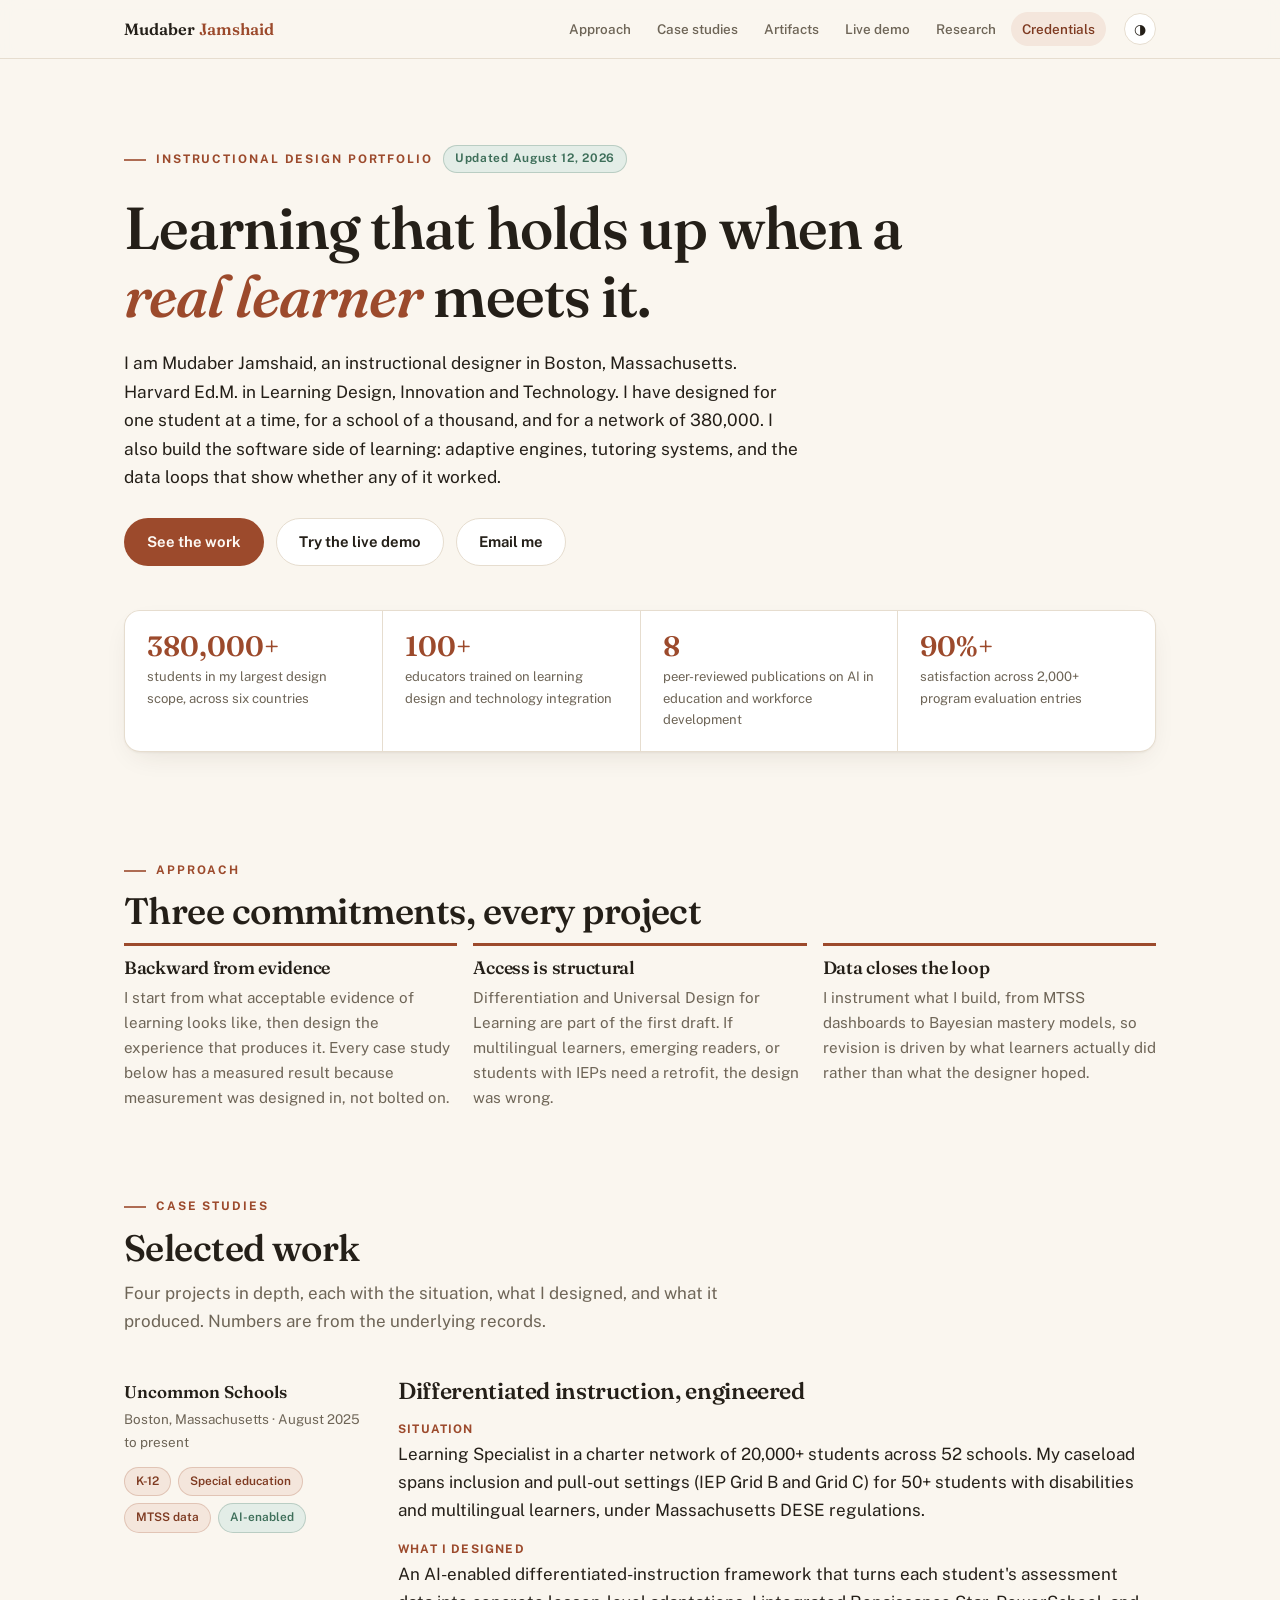
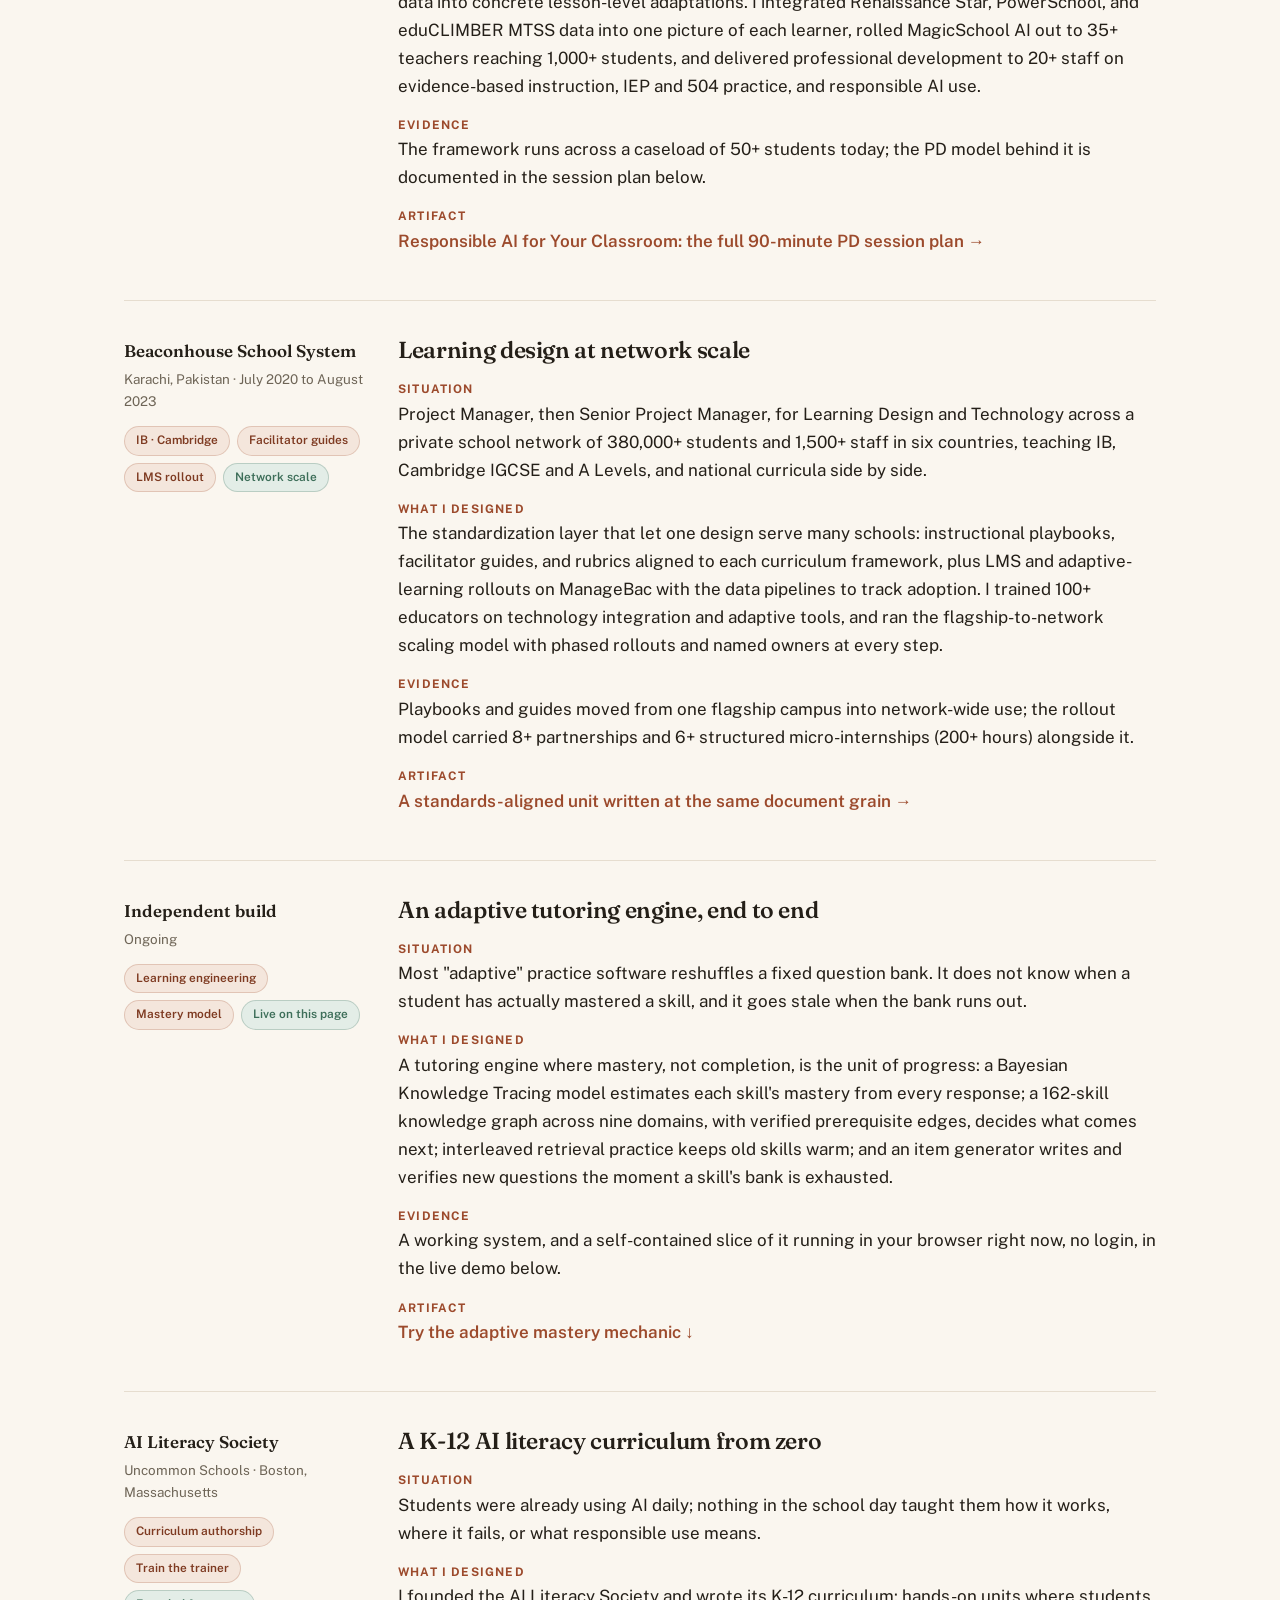
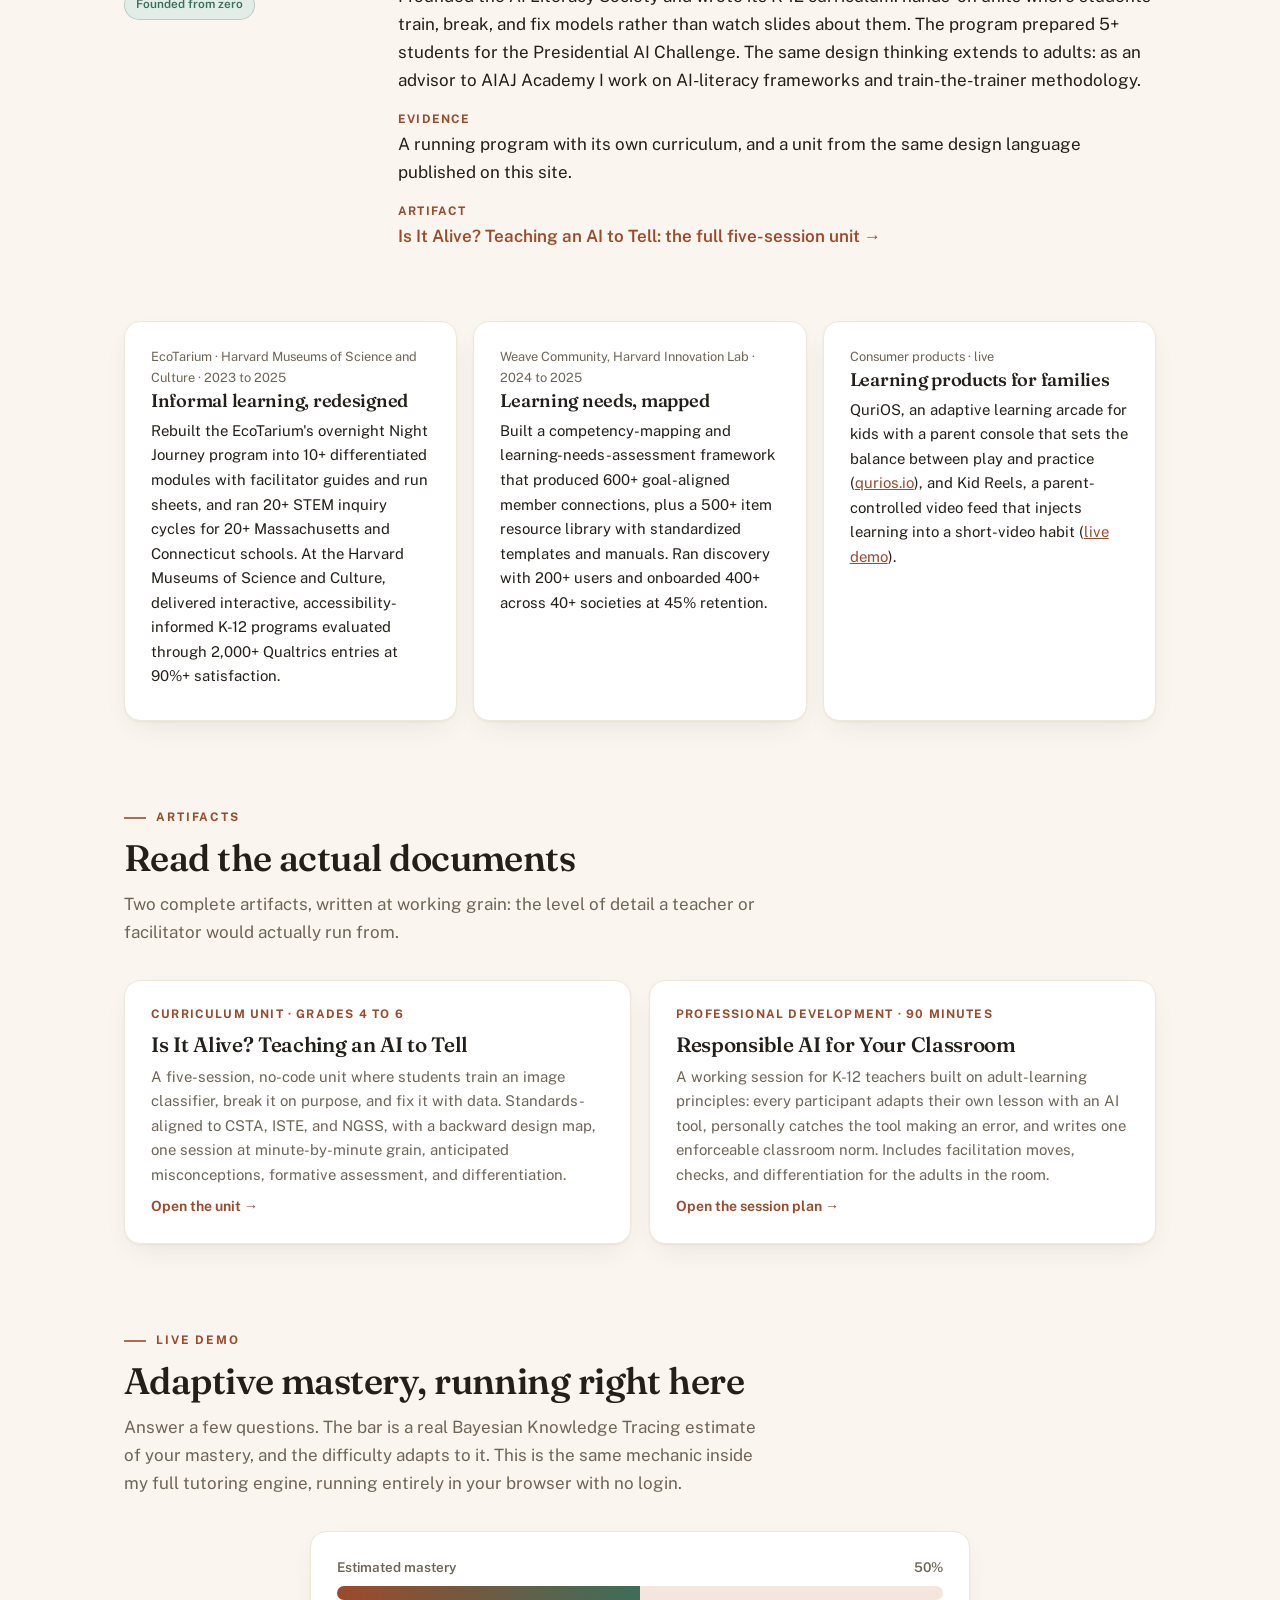
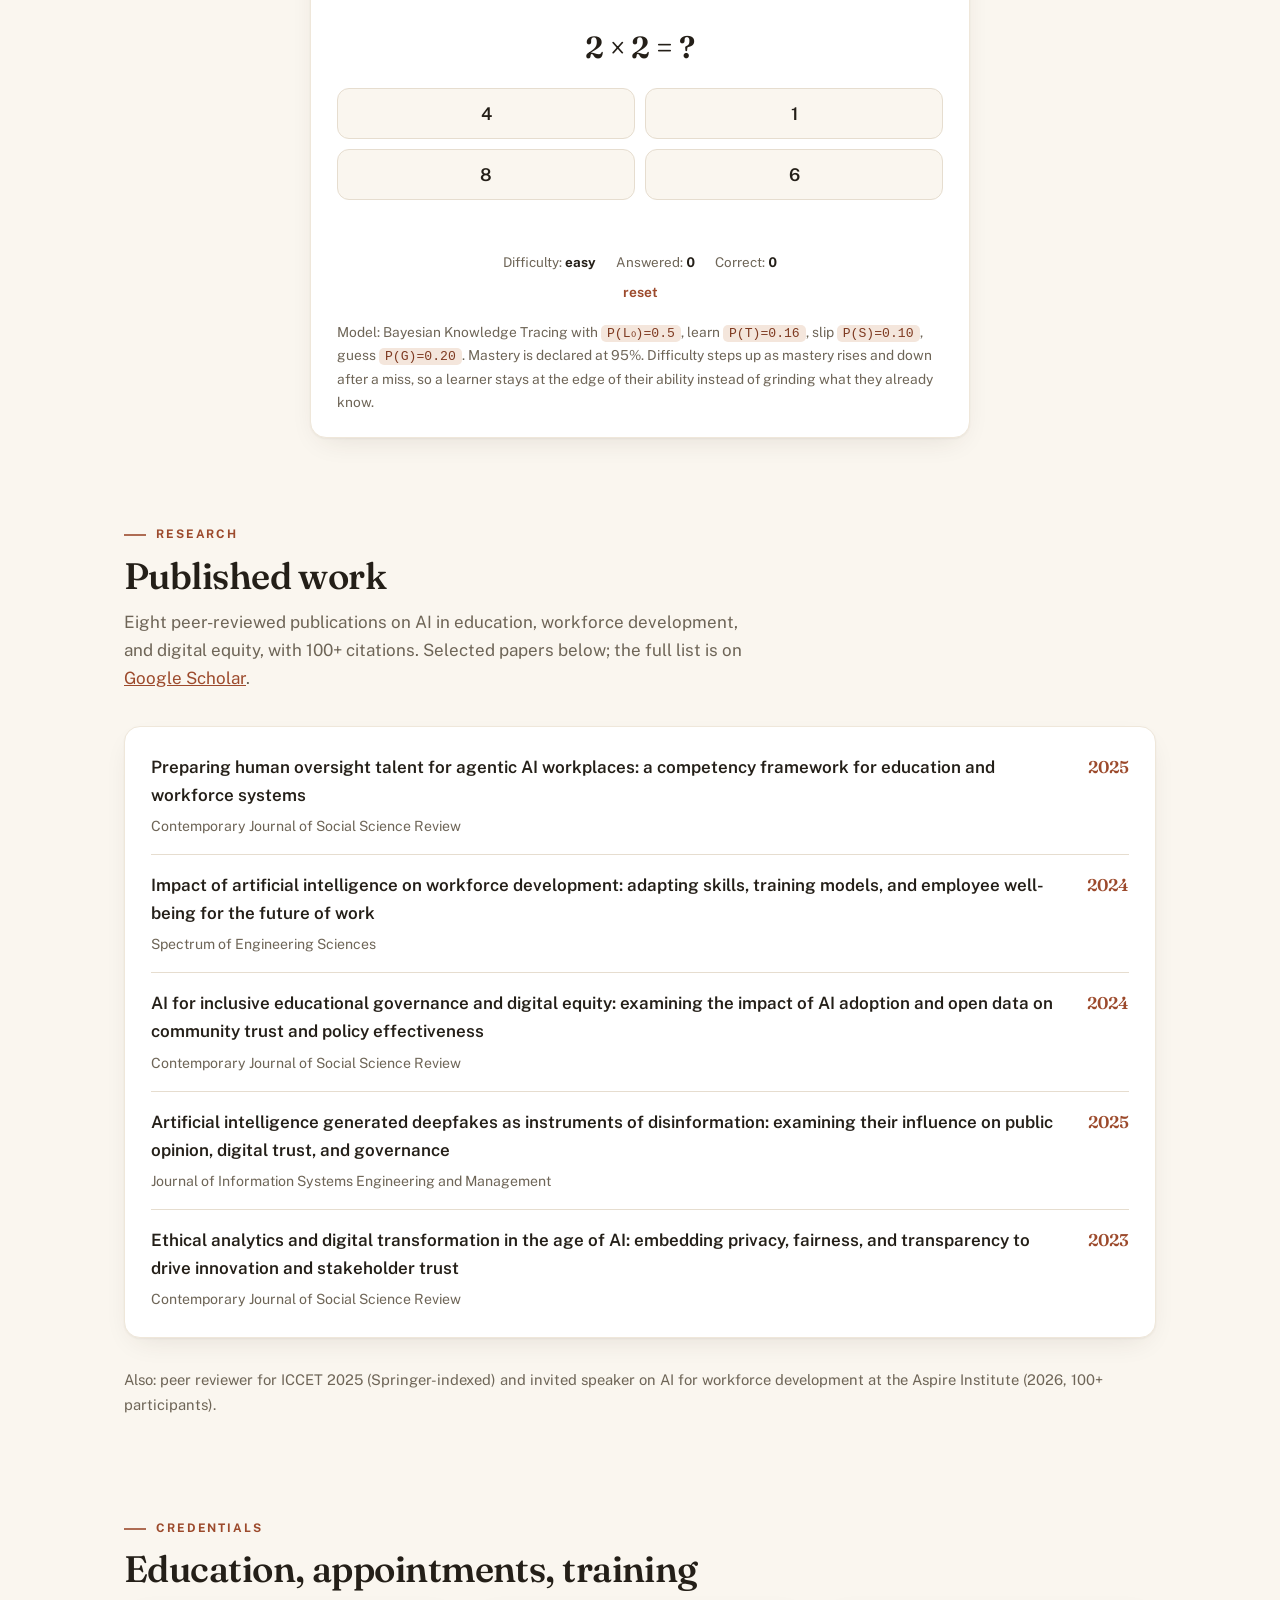
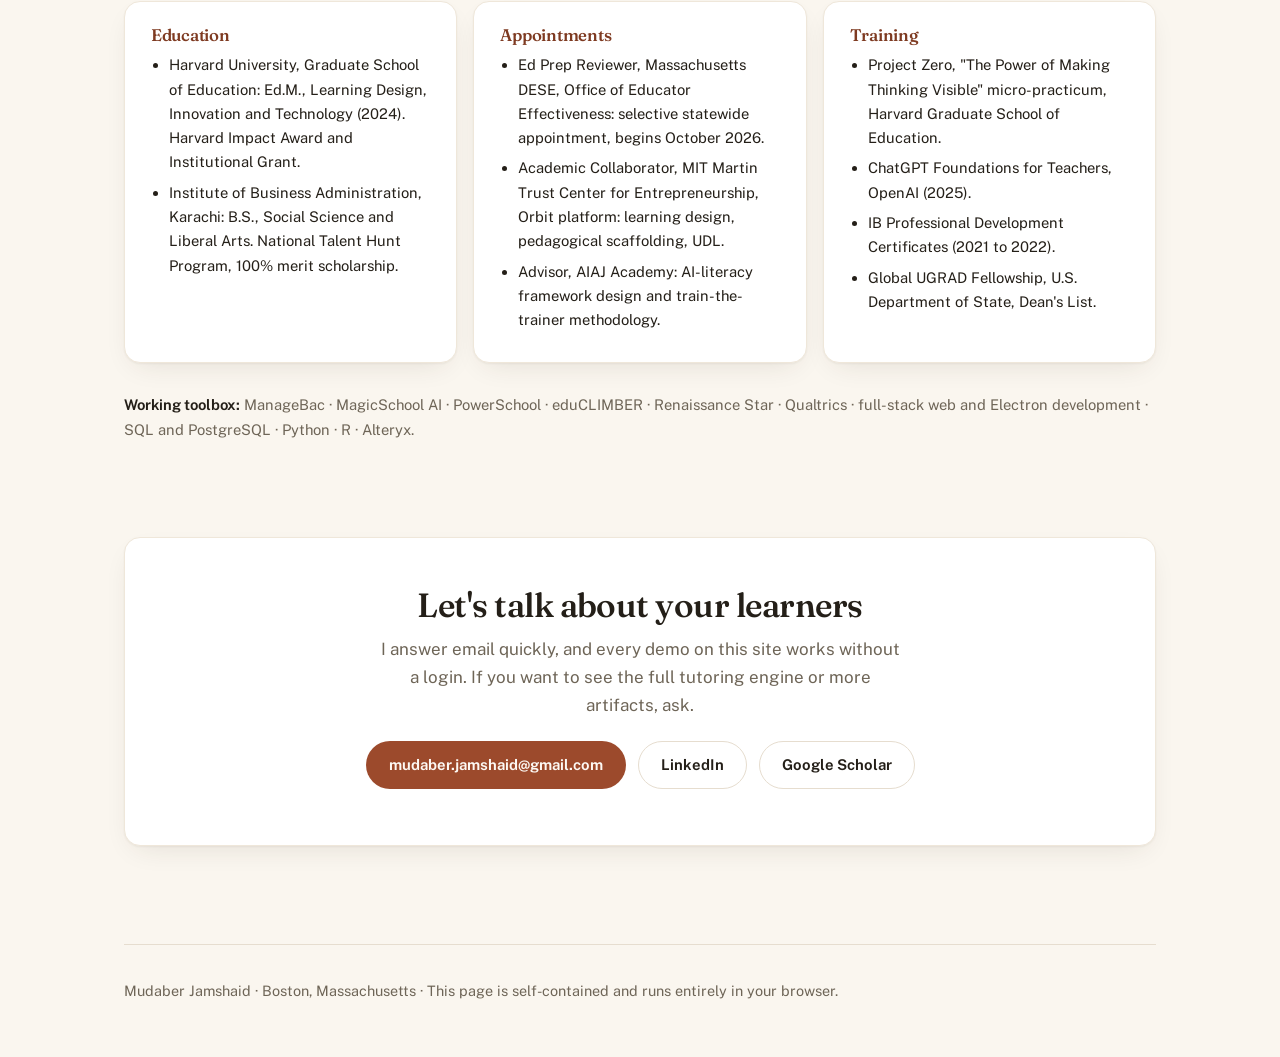
==== commit d949aabe: "Truth-floor fixes from quality gate Co-Authored-By: Claude Fable 5 <noreply@anthropic.com> Claude-Se" ====
--- a/index.html
+++ b/index.html
@@ -184,7 +184,7 @@
         <h3>Differentiated instruction, engineered</h3>
         <p><span class="label">Situation</span>Learning Specialist in a charter network of 20,000+ students across 52 schools. My caseload spans inclusion and pull-out settings (IEP Grid B and Grid C) for 50+ students with disabilities and multilingual learners, under Massachusetts DESE regulations.</p>
         <p><span class="label">What I designed</span>An AI-enabled differentiated-instruction framework that turns each student's assessment data into concrete lesson-level adaptations. I integrated Renaissance Star, PowerSchool, and eduCLIMBER MTSS data into one picture of each learner, rolled MagicSchool AI out to 35+ teachers reaching 1,000+ students, and delivered professional development to 20+ staff on evidence-based instruction, IEP and 504 practice, and responsible AI use.</p>
-        <p><span class="label">Evidence</span>The framework runs across the school's caseload today; the PD model behind it is documented in the session plan below.</p>
+        <p><span class="label">Evidence</span>The framework runs across a caseload of 50+ students today; the PD model behind it is documented in the session plan below.</p>
         <p><span class="label">Artifact</span><a class="artifact-link" href="pd-responsible-ai.html">Responsible AI for Your Classroom: the full 90-minute PD session plan &rarr;</a></p>
       </div>
     </div>
@@ -197,7 +197,7 @@
       </div>
       <div class="body">
         <h3>Learning design at network scale</h3>
-        <p><span class="label">Situation</span>Project Manager, then Senior Project Manager, for Learning Design and Technology across one of the world's largest private school networks: 380,000+ students and 1,500+ staff in six countries, teaching IB, Cambridge IGCSE and A Levels, and national curricula side by side.</p>
+        <p><span class="label">Situation</span>Project Manager, then Senior Project Manager, for Learning Design and Technology across a private school network of 380,000+ students and 1,500+ staff in six countries, teaching IB, Cambridge IGCSE and A Levels, and national curricula side by side.</p>
         <p><span class="label">What I designed</span>The standardization layer that let one design serve many schools: instructional playbooks, facilitator guides, and rubrics aligned to each curriculum framework, plus LMS and adaptive-learning rollouts on ManageBac with the data pipelines to track adoption. I trained 100+ educators on technology integration and adaptive tools, and ran the flagship-to-network scaling model with phased rollouts and named owners at every step.</p>
         <p><span class="label">Evidence</span>Playbooks and guides moved from one flagship campus into network-wide use; the rollout model carried 8+ partnerships and 6+ structured micro-internships (200+ hours) alongside it.</p>
         <p><span class="label">Artifact</span><a class="artifact-link" href="unit-is-it-alive.html">A standards-aligned unit written at the same document grain &rarr;</a></p>
@@ -222,7 +222,7 @@
     <div class="case reveal">
       <div class="side">
         <div class="where">AI Literacy Society</div>
-        <div class="when">Founded 2025 &middot; Boston, Massachusetts</div>
+        <div class="when">Uncommon Schools &middot; Boston, Massachusetts</div>
         <div class="chips"><span class="chip">Curriculum authorship</span><span class="chip">Train the trainer</span><span class="chip green">Founded from zero</span></div>
       </div>
       <div class="body">
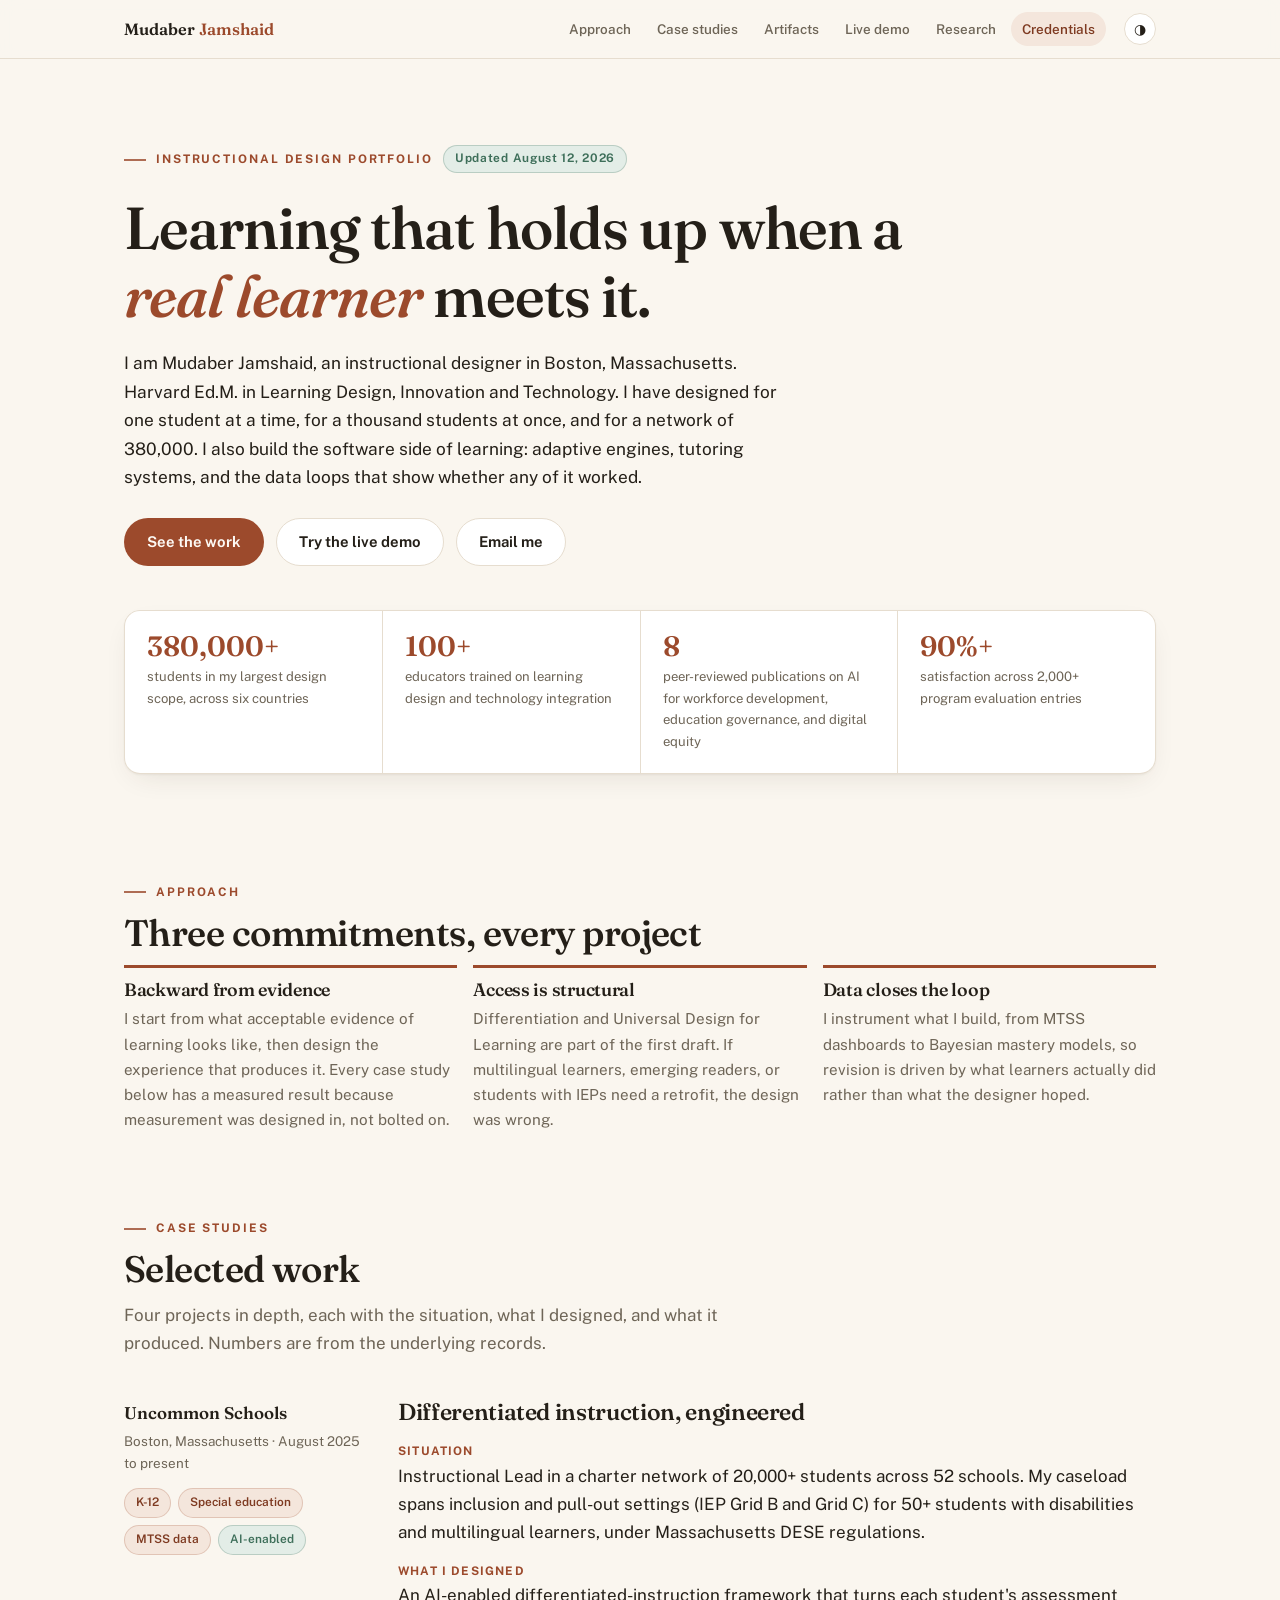
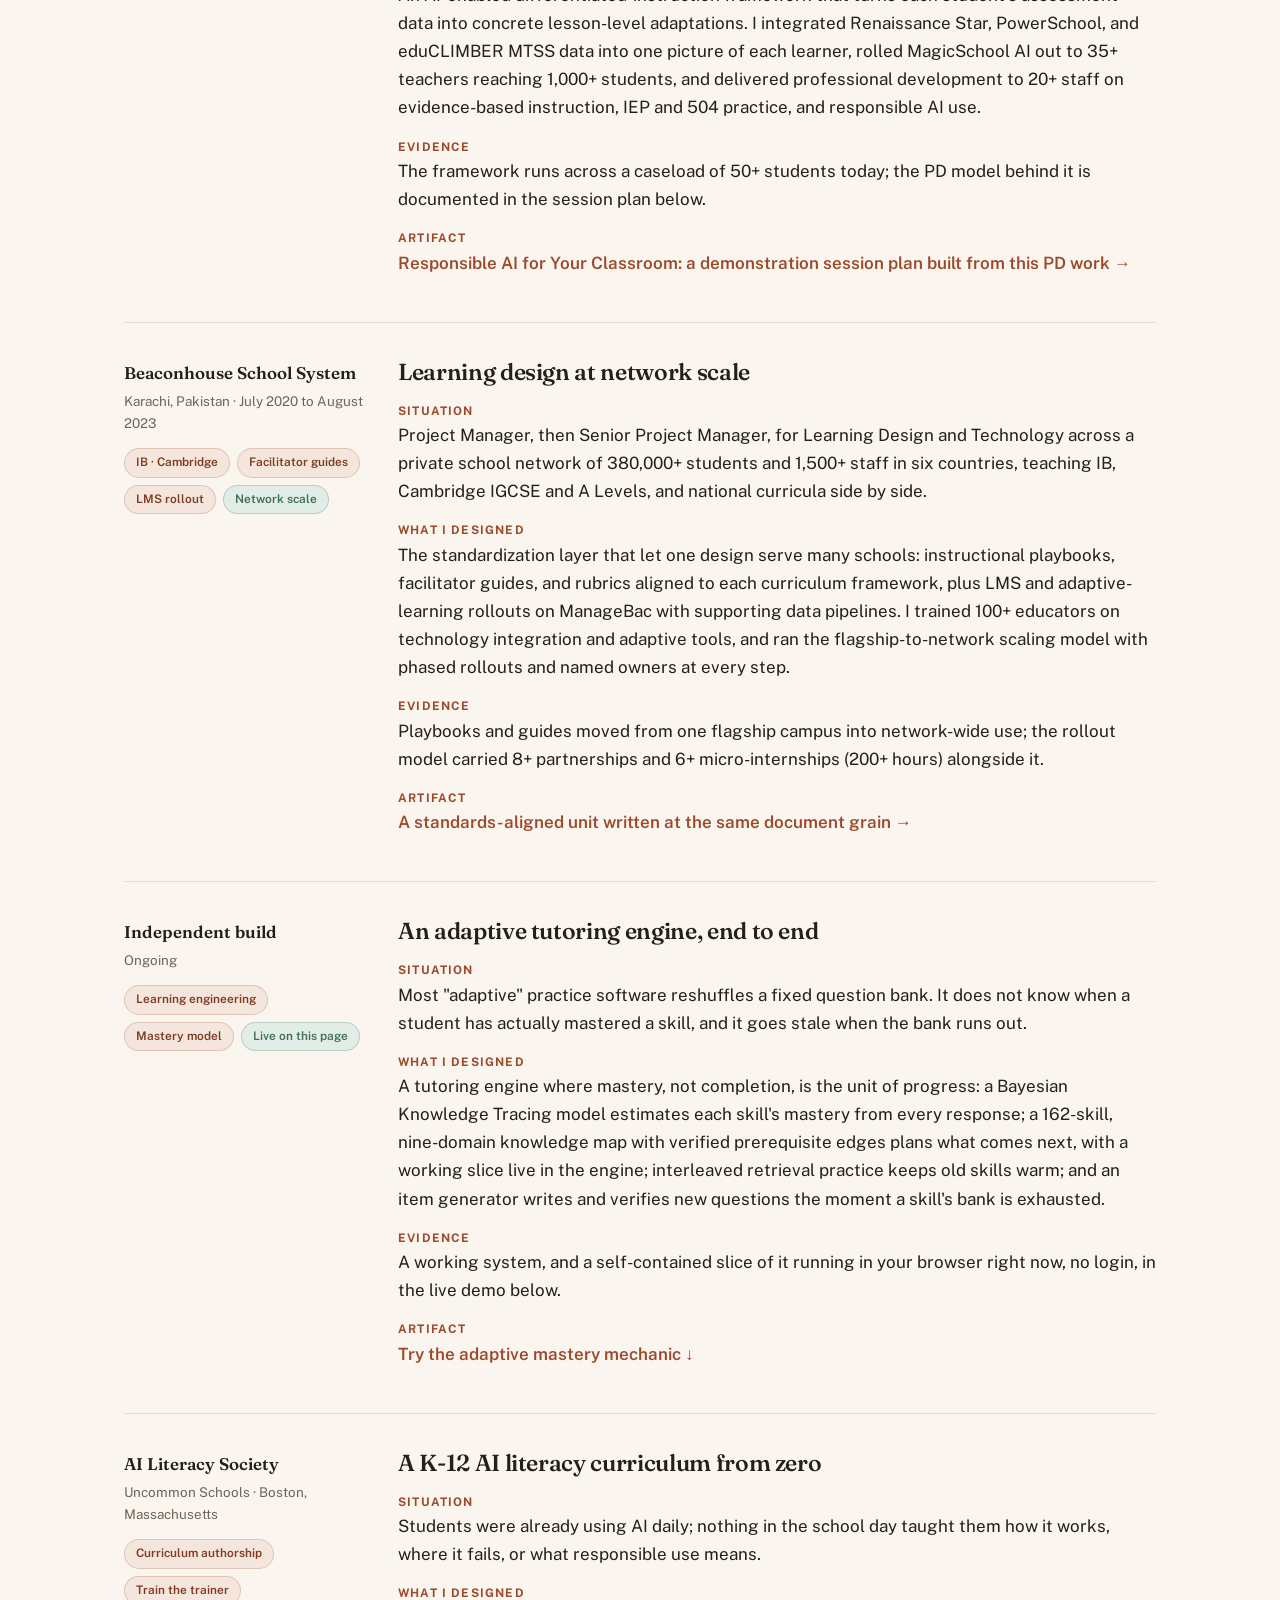
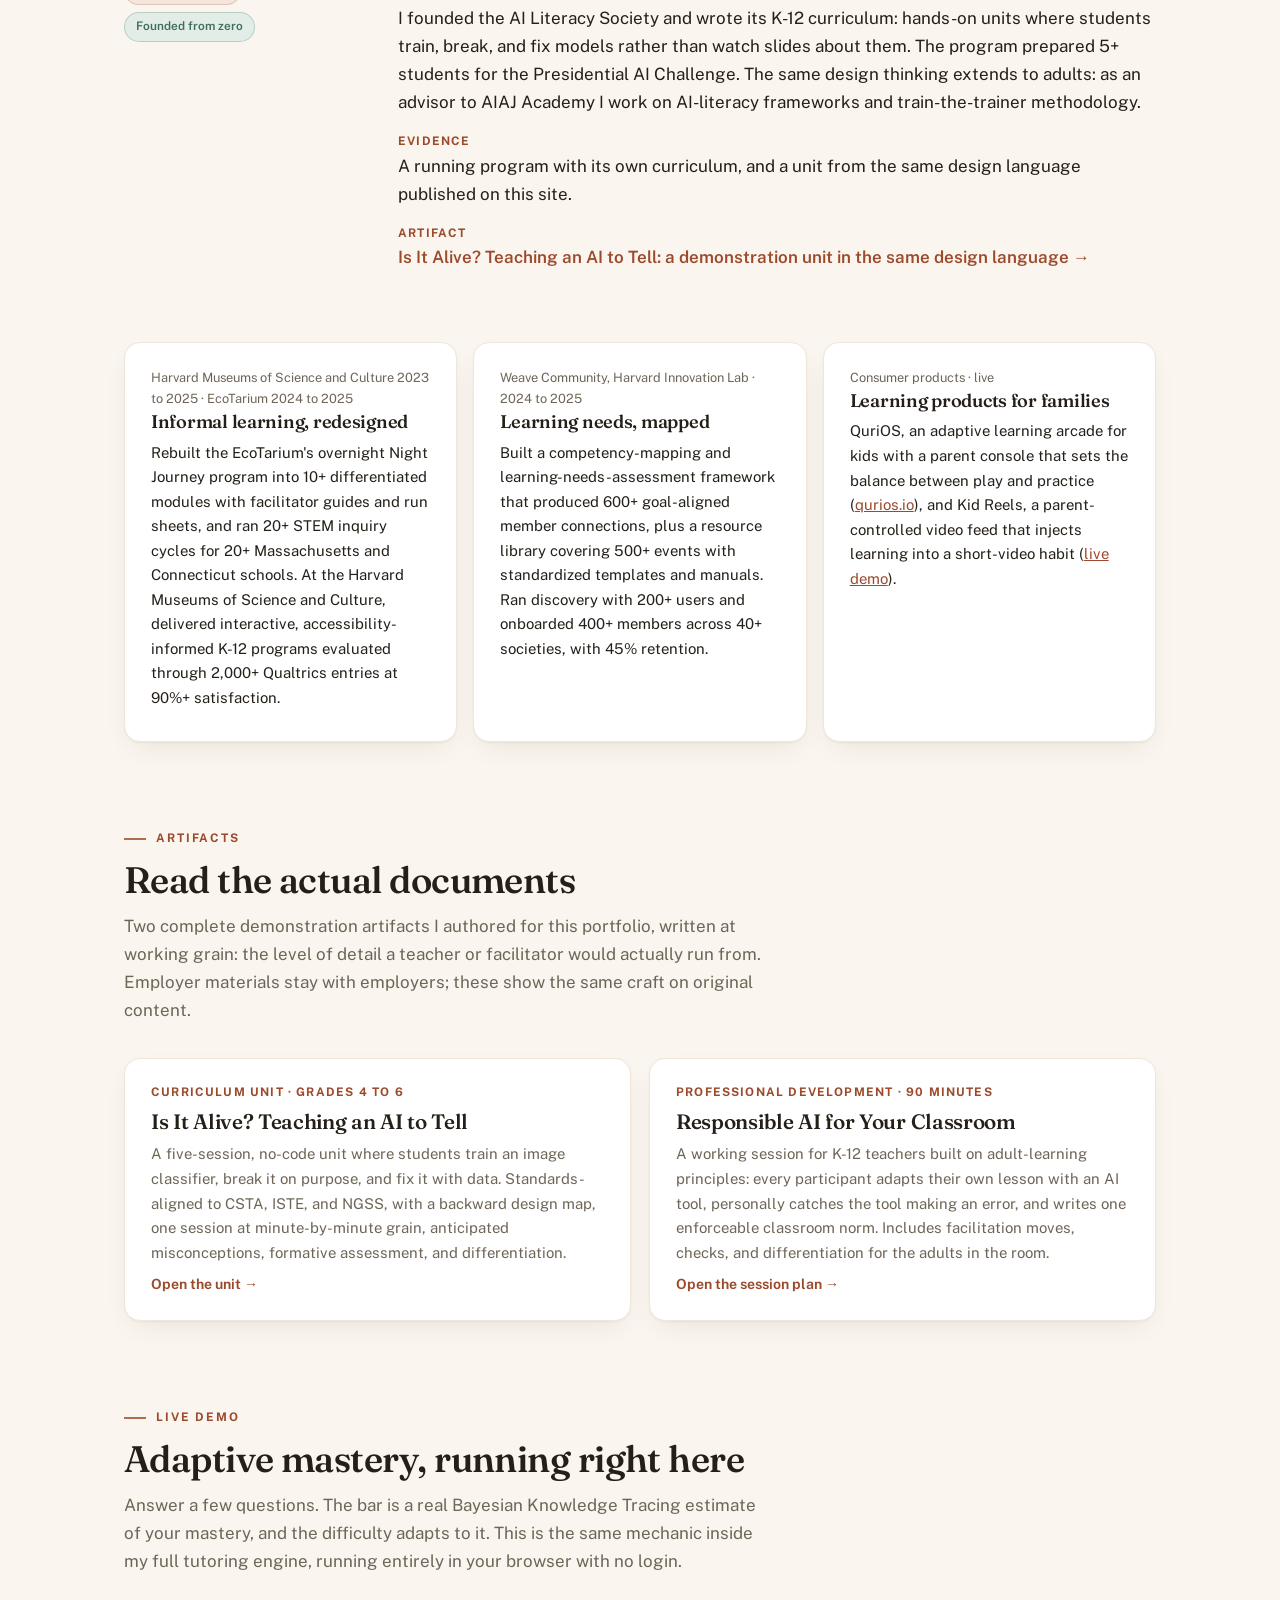
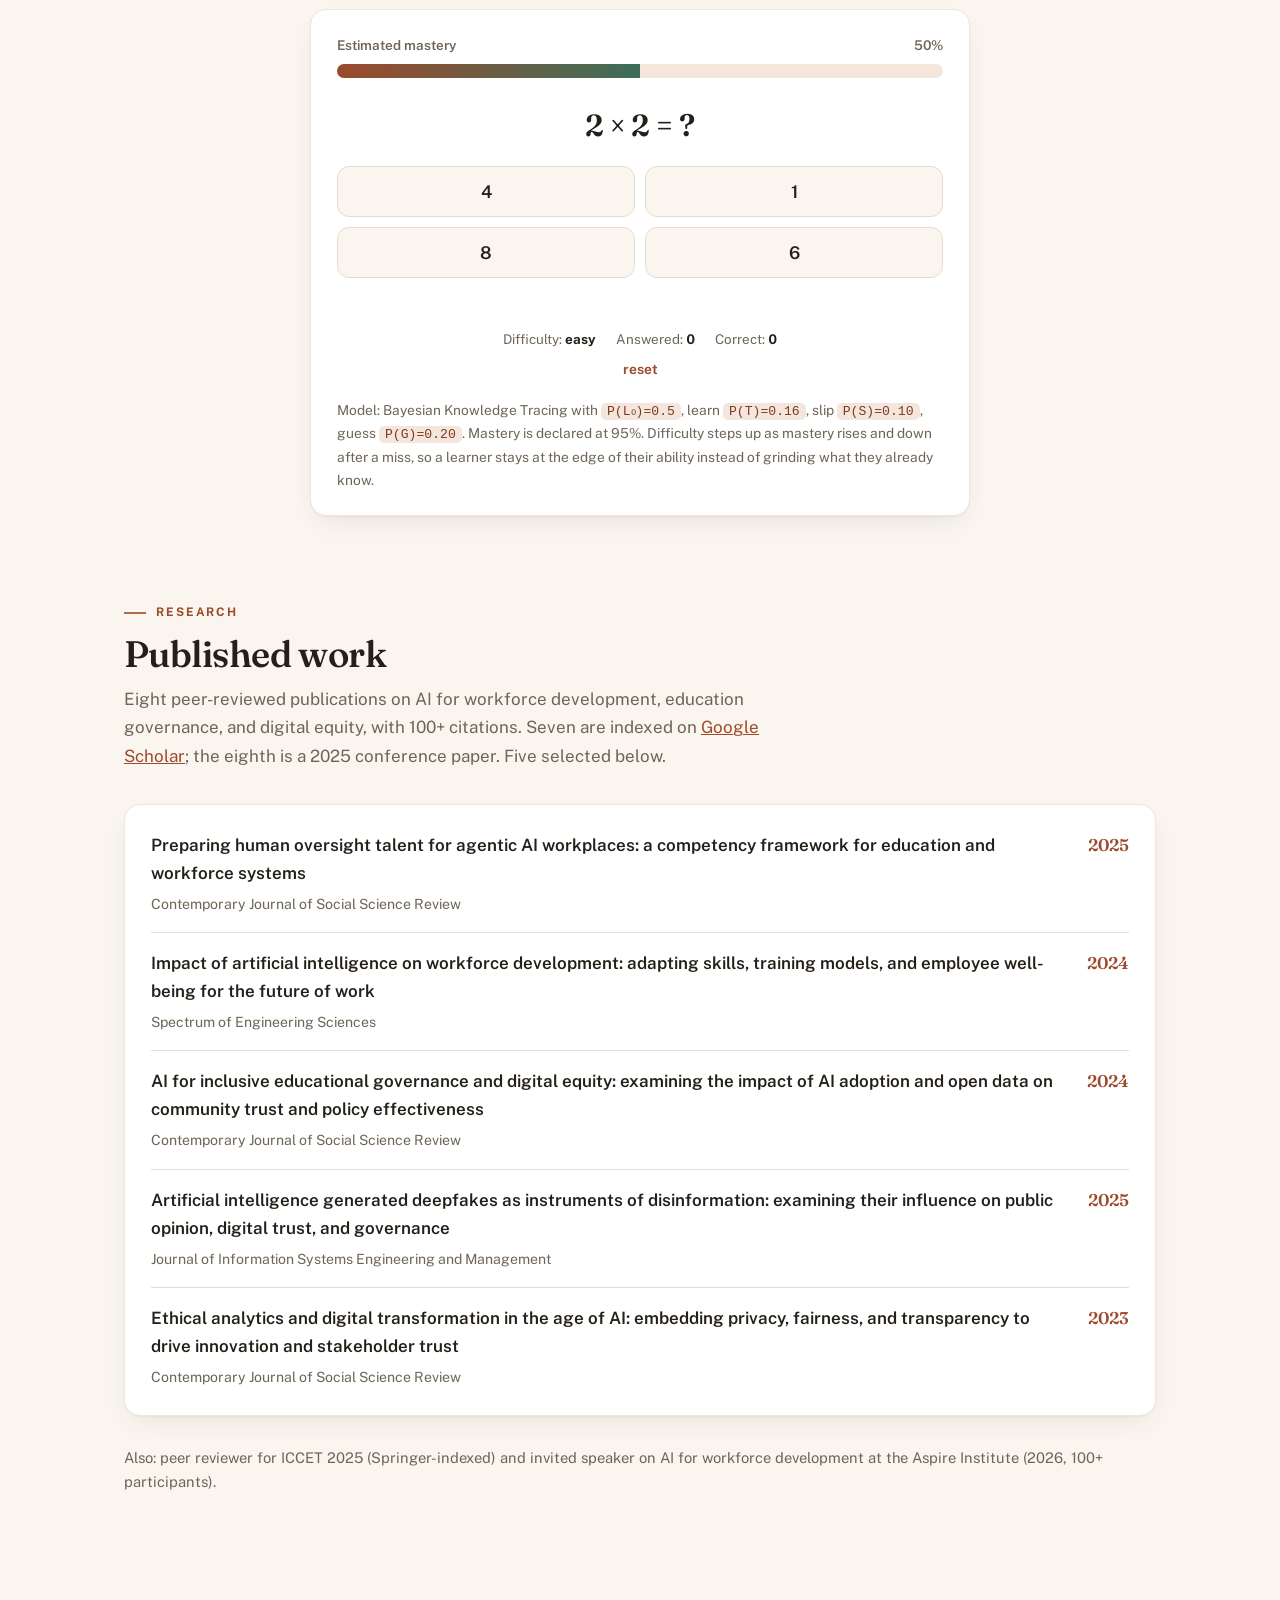
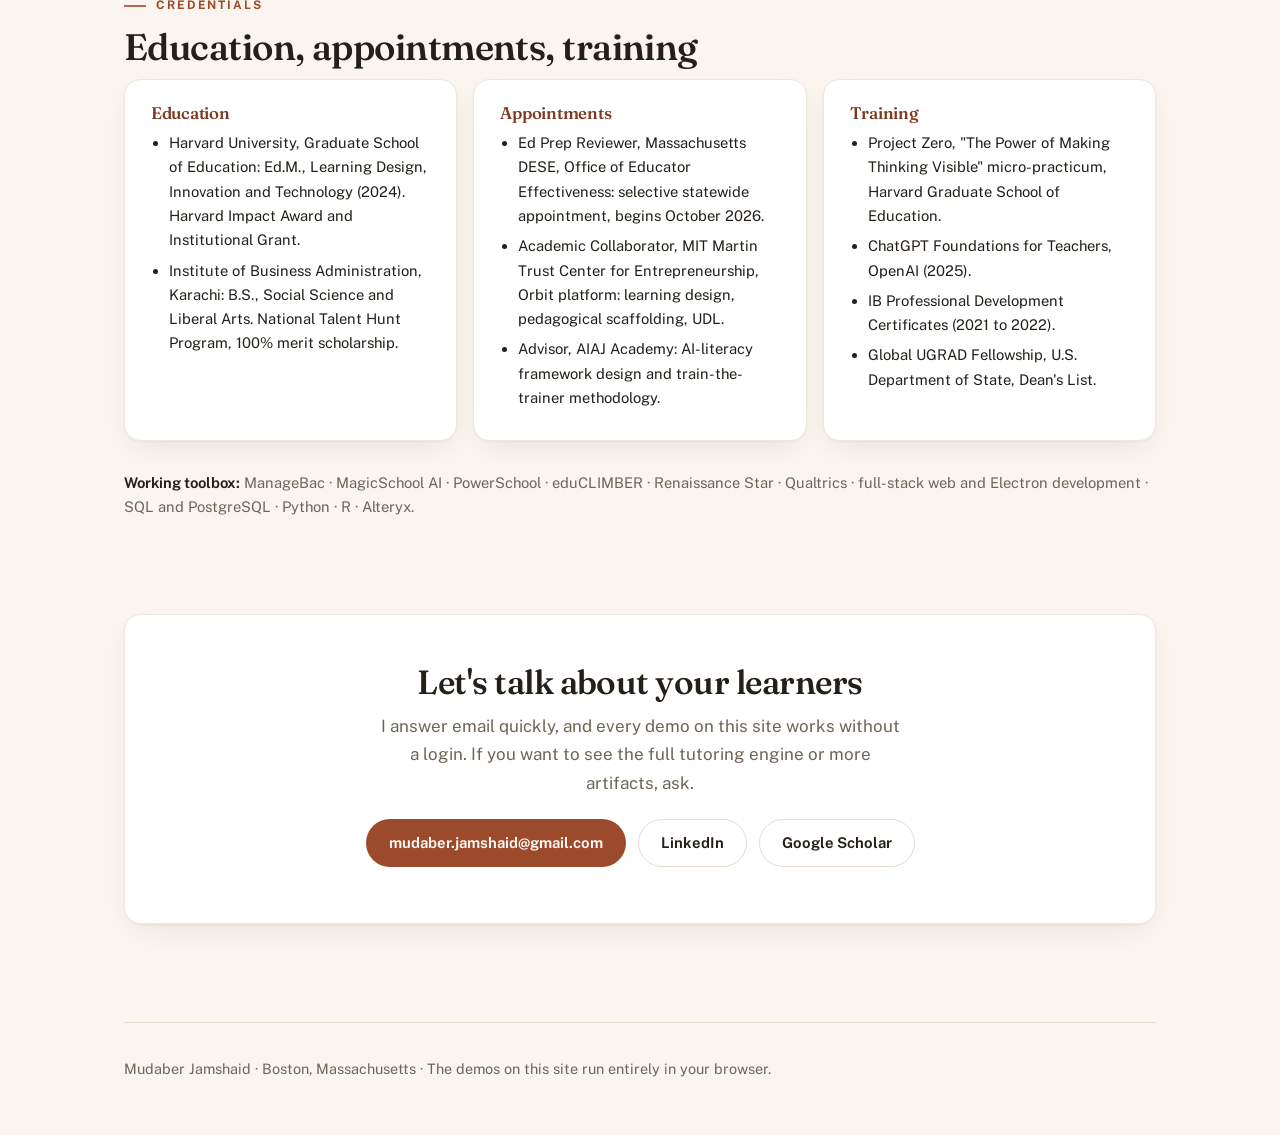
==== commit 291744e9: "Fact-check pass: correct CSTA codes, publication framing, EcoTarium dates, artifact labeling, title " ====
--- a/index.html
+++ b/index.html
@@ -4,7 +4,7 @@
 <meta charset="utf-8">
 <meta name="viewport" content="width=device-width, initial-scale=1">
 <title>Mudaber Jamshaid &middot; Instructional Design Portfolio</title>
-<meta name="description" content="Instructional design portfolio of Mudaber Jamshaid: differentiated instruction, network-scale curriculum, adaptive learning engines, teacher professional development, and published research on AI in education.">
+<meta name="description" content="Instructional design portfolio of Mudaber Jamshaid: differentiated instruction, network-scale curriculum, adaptive learning engines, teacher professional development, and published research on AI for workforce development and education governance.">
 <meta property="og:title" content="Mudaber Jamshaid &middot; Instructional Design Portfolio">
 <meta property="og:description" content="Curriculum, professional development, adaptive learning engines, and published research. Harvard Ed.M. in Learning Design, Innovation and Technology.">
 <link rel="icon" href="data:image/svg+xml,%3Csvg xmlns='http://www.w3.org/2000/svg' viewBox='0 0 64 64'%3E%3Crect width='64' height='64' rx='14' fill='%239c4a2c'/%3E%3Ctext x='32' y='44' font-family='Georgia,serif' font-size='34' font-weight='600' fill='%23faf6ef' text-anchor='middle'%3EM%3C/text%3E%3C/svg%3E">
@@ -136,7 +136,7 @@
   <header class="hero">
     <span class="kicker">Instructional design portfolio</span><span class="updated">Updated August 12, 2026</span>
     <h1>Learning that holds up when a <em>real learner</em> meets it.</h1>
-    <p class="intro">I am Mudaber Jamshaid, an instructional designer in Boston, Massachusetts. Harvard Ed.M. in Learning Design, Innovation and Technology. I have designed for one student at a time, for a school of a thousand, and for a network of 380,000. I also build the software side of learning: adaptive engines, tutoring systems, and the data loops that show whether any of it worked.</p>
+    <p class="intro">I am Mudaber Jamshaid, an instructional designer in Boston, Massachusetts. Harvard Ed.M. in Learning Design, Innovation and Technology. I have designed for one student at a time, for a thousand students at once, and for a network of 380,000. I also build the software side of learning: adaptive engines, tutoring systems, and the data loops that show whether any of it worked.</p>
     <div class="cta-row">
       <a class="btn primary" href="#work">See the work</a>
       <a class="btn ghost" href="#demo">Try the live demo</a>
@@ -145,7 +145,7 @@
     <div class="statstrip reveal">
       <div class="stat"><div class="n">380,000+</div><div class="l">students in my largest design scope, across six countries</div></div>
       <div class="stat"><div class="n">100+</div><div class="l">educators trained on learning design and technology integration</div></div>
-      <div class="stat"><div class="n">8</div><div class="l">peer-reviewed publications on AI in education and workforce development</div></div>
+      <div class="stat"><div class="n">8</div><div class="l">peer-reviewed publications on AI for workforce development, education governance, and digital equity</div></div>
       <div class="stat"><div class="n">90%+</div><div class="l">satisfaction across 2,000+ program evaluation entries</div></div>
     </div>
   </header>
@@ -182,10 +182,10 @@
       </div>
       <div class="body">
         <h3>Differentiated instruction, engineered</h3>
-        <p><span class="label">Situation</span>Learning Specialist in a charter network of 20,000+ students across 52 schools. My caseload spans inclusion and pull-out settings (IEP Grid B and Grid C) for 50+ students with disabilities and multilingual learners, under Massachusetts DESE regulations.</p>
+        <p><span class="label">Situation</span>Instructional Lead in a charter network of 20,000+ students across 52 schools. My caseload spans inclusion and pull-out settings (IEP Grid B and Grid C) for 50+ students with disabilities and multilingual learners, under Massachusetts DESE regulations.</p>
         <p><span class="label">What I designed</span>An AI-enabled differentiated-instruction framework that turns each student's assessment data into concrete lesson-level adaptations. I integrated Renaissance Star, PowerSchool, and eduCLIMBER MTSS data into one picture of each learner, rolled MagicSchool AI out to 35+ teachers reaching 1,000+ students, and delivered professional development to 20+ staff on evidence-based instruction, IEP and 504 practice, and responsible AI use.</p>
         <p><span class="label">Evidence</span>The framework runs across a caseload of 50+ students today; the PD model behind it is documented in the session plan below.</p>
-        <p><span class="label">Artifact</span><a class="artifact-link" href="pd-responsible-ai.html">Responsible AI for Your Classroom: the full 90-minute PD session plan &rarr;</a></p>
+        <p><span class="label">Artifact</span><a class="artifact-link" href="pd-responsible-ai.html">Responsible AI for Your Classroom: a demonstration session plan built from this PD work &rarr;</a></p>
       </div>
     </div>
 
@@ -198,8 +198,8 @@
       <div class="body">
         <h3>Learning design at network scale</h3>
         <p><span class="label">Situation</span>Project Manager, then Senior Project Manager, for Learning Design and Technology across a private school network of 380,000+ students and 1,500+ staff in six countries, teaching IB, Cambridge IGCSE and A Levels, and national curricula side by side.</p>
-        <p><span class="label">What I designed</span>The standardization layer that let one design serve many schools: instructional playbooks, facilitator guides, and rubrics aligned to each curriculum framework, plus LMS and adaptive-learning rollouts on ManageBac with the data pipelines to track adoption. I trained 100+ educators on technology integration and adaptive tools, and ran the flagship-to-network scaling model with phased rollouts and named owners at every step.</p>
-        <p><span class="label">Evidence</span>Playbooks and guides moved from one flagship campus into network-wide use; the rollout model carried 8+ partnerships and 6+ structured micro-internships (200+ hours) alongside it.</p>
+        <p><span class="label">What I designed</span>The standardization layer that let one design serve many schools: instructional playbooks, facilitator guides, and rubrics aligned to each curriculum framework, plus LMS and adaptive-learning rollouts on ManageBac with supporting data pipelines. I trained 100+ educators on technology integration and adaptive tools, and ran the flagship-to-network scaling model with phased rollouts and named owners at every step.</p>
+        <p><span class="label">Evidence</span>Playbooks and guides moved from one flagship campus into network-wide use; the rollout model carried 8+ partnerships and 6+ micro-internships (200+ hours) alongside it.</p>
         <p><span class="label">Artifact</span><a class="artifact-link" href="unit-is-it-alive.html">A standards-aligned unit written at the same document grain &rarr;</a></p>
       </div>
     </div>
@@ -213,7 +213,7 @@
       <div class="body">
         <h3>An adaptive tutoring engine, end to end</h3>
         <p><span class="label">Situation</span>Most "adaptive" practice software reshuffles a fixed question bank. It does not know when a student has actually mastered a skill, and it goes stale when the bank runs out.</p>
-        <p><span class="label">What I designed</span>A tutoring engine where mastery, not completion, is the unit of progress: a Bayesian Knowledge Tracing model estimates each skill's mastery from every response; a 162-skill knowledge graph across nine domains, with verified prerequisite edges, decides what comes next; interleaved retrieval practice keeps old skills warm; and an item generator writes and verifies new questions the moment a skill's bank is exhausted.</p>
+        <p><span class="label">What I designed</span>A tutoring engine where mastery, not completion, is the unit of progress: a Bayesian Knowledge Tracing model estimates each skill's mastery from every response; a 162-skill, nine-domain knowledge map with verified prerequisite edges plans what comes next, with a working slice live in the engine; interleaved retrieval practice keeps old skills warm; and an item generator writes and verifies new questions the moment a skill's bank is exhausted.</p>
         <p><span class="label">Evidence</span>A working system, and a self-contained slice of it running in your browser right now, no login, in the live demo below.</p>
         <p><span class="label">Artifact</span><a class="artifact-link" href="#demo">Try the adaptive mastery mechanic &darr;</a></p>
       </div>
@@ -230,20 +230,20 @@
         <p><span class="label">Situation</span>Students were already using AI daily; nothing in the school day taught them how it works, where it fails, or what responsible use means.</p>
         <p><span class="label">What I designed</span>I founded the AI Literacy Society and wrote its K-12 curriculum: hands-on units where students train, break, and fix models rather than watch slides about them. The program prepared 5+ students for the Presidential AI Challenge. The same design thinking extends to adults: as an advisor to AIAJ Academy I work on AI-literacy frameworks and train-the-trainer methodology.</p>
         <p><span class="label">Evidence</span>A running program with its own curriculum, and a unit from the same design language published on this site.</p>
-        <p><span class="label">Artifact</span><a class="artifact-link" href="unit-is-it-alive.html">Is It Alive? Teaching an AI to Tell: the full five-session unit &rarr;</a></p>
+        <p><span class="label">Artifact</span><a class="artifact-link" href="unit-is-it-alive.html">Is It Alive? Teaching an AI to Tell: a demonstration unit in the same design language &rarr;</a></p>
       </div>
     </div>
 
     <div class="compact-grid">
       <div class="card reveal">
-        <div class="meta">EcoTarium &middot; Harvard Museums of Science and Culture &middot; 2023 to 2025</div>
+        <div class="meta">Harvard Museums of Science and Culture 2023 to 2025 &middot; EcoTarium 2024 to 2025</div>
         <h3>Informal learning, redesigned</h3>
         <p>Rebuilt the EcoTarium's overnight Night Journey program into 10+ differentiated modules with facilitator guides and run sheets, and ran 20+ STEM inquiry cycles for 20+ Massachusetts and Connecticut schools. At the Harvard Museums of Science and Culture, delivered interactive, accessibility-informed K-12 programs evaluated through 2,000+ Qualtrics entries at 90%+ satisfaction.</p>
       </div>
       <div class="card reveal">
         <div class="meta">Weave Community, Harvard Innovation Lab &middot; 2024 to 2025</div>
         <h3>Learning needs, mapped</h3>
-        <p>Built a competency-mapping and learning-needs-assessment framework that produced 600+ goal-aligned member connections, plus a 500+ item resource library with standardized templates and manuals. Ran discovery with 200+ users and onboarded 400+ across 40+ societies at 45% retention.</p>
+        <p>Built a competency-mapping and learning-needs-assessment framework that produced 600+ goal-aligned member connections, plus a resource library covering 500+ events with standardized templates and manuals. Ran discovery with 200+ users and onboarded 400+ members across 40+ societies, with 45% retention.</p>
       </div>
       <div class="card reveal">
         <div class="meta">Consumer products &middot; live</div>
@@ -256,7 +256,7 @@
   <section id="artifacts">
     <span class="kicker">Artifacts</span>
     <h2 class="section-title">Read the actual documents</h2>
-    <p class="section-sub">Two complete artifacts, written at working grain: the level of detail a teacher or facilitator would actually run from.</p>
+    <p class="section-sub">Two complete demonstration artifacts I authored for this portfolio, written at working grain: the level of detail a teacher or facilitator would actually run from. Employer materials stay with employers; these show the same craft on original content.</p>
     <div class="artifact-cards">
       <a class="card artifact-card reveal" href="unit-is-it-alive.html">
         <span class="type">Curriculum unit &middot; grades 4 to 6</span>
@@ -298,7 +298,7 @@
   <section id="research">
     <span class="kicker">Research</span>
     <h2 class="section-title">Published work</h2>
-    <p class="section-sub">Eight peer-reviewed publications on AI in education, workforce development, and digital equity, with 100+ citations. Selected papers below; the full list is on <a href="https://scholar.google.com/citations?user=831zUVYAAAAJ">Google Scholar</a>.</p>
+    <p class="section-sub">Eight peer-reviewed publications on AI for workforce development, education governance, and digital equity, with 100+ citations. Seven are indexed on <a href="https://scholar.google.com/citations?user=831zUVYAAAAJ">Google Scholar</a>; the eighth is a 2025 conference paper. Five selected below.</p>
     <div class="card reveal" style="padding: 10px 26px;">
       <div class="pub">
         <div class="t">Preparing human oversight talent for agentic AI workplaces: a competency framework for education and workforce systems</div>
@@ -367,14 +367,14 @@
       <p>I answer email quickly, and every demo on this site works without a login. If you want to see the full tutoring engine or more artifacts, ask.</p>
       <div class="cta-row" style="justify-content:center">
         <a class="btn primary" href="mailto:mudaber.jamshaid@gmail.com">mudaber.jamshaid@gmail.com</a>
-        <a class="btn ghost" href="http://linkedin.com/in/mudaberjamshaid">LinkedIn</a>
+        <a class="btn ghost" href="https://www.linkedin.com/in/mudaberjamshaid">LinkedIn</a>
         <a class="btn ghost" href="https://scholar.google.com/citations?user=831zUVYAAAAJ">Google Scholar</a>
       </div>
     </div>
   </section>
 
   <footer>
-    Mudaber Jamshaid &middot; Boston, Massachusetts &middot; This page is self-contained and runs entirely in your browser.
+    Mudaber Jamshaid &middot; Boston, Massachusetts &middot; The demos on this site run entirely in your browser.
   </footer>
 </div>
 
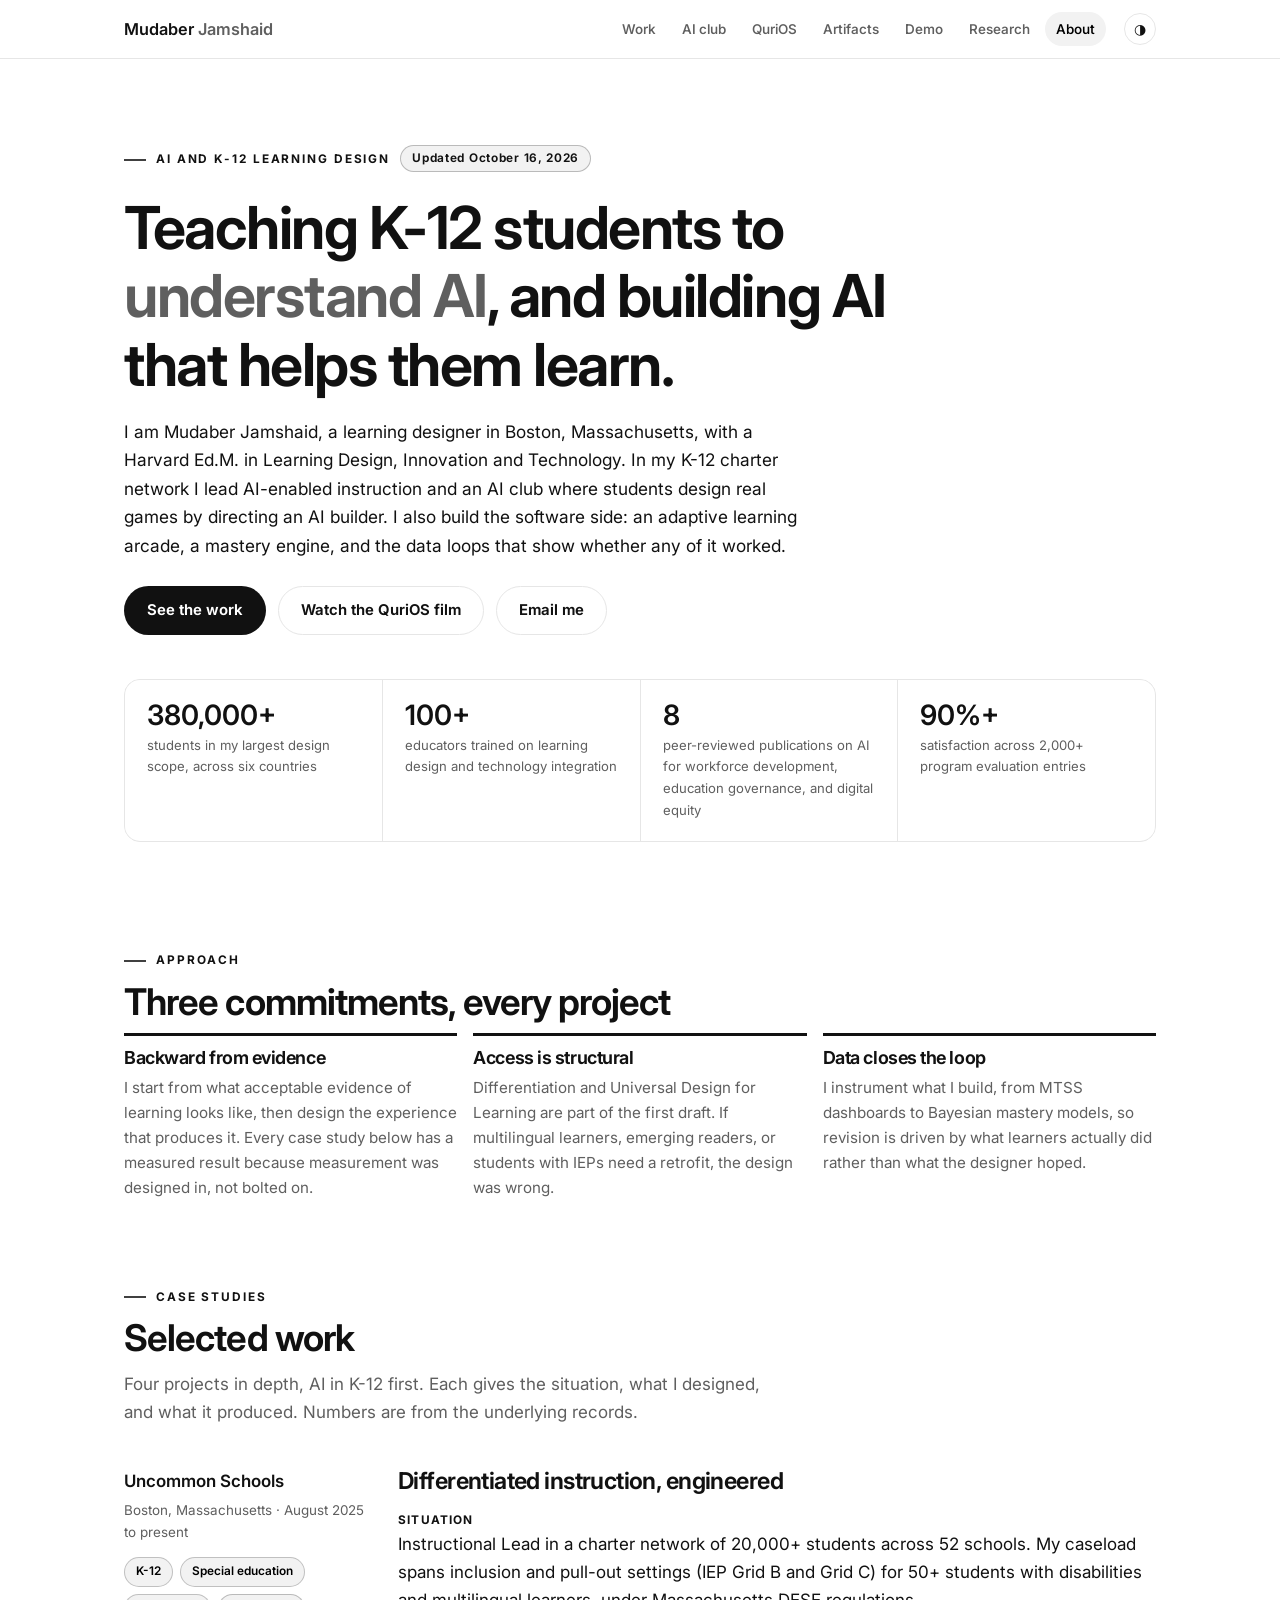
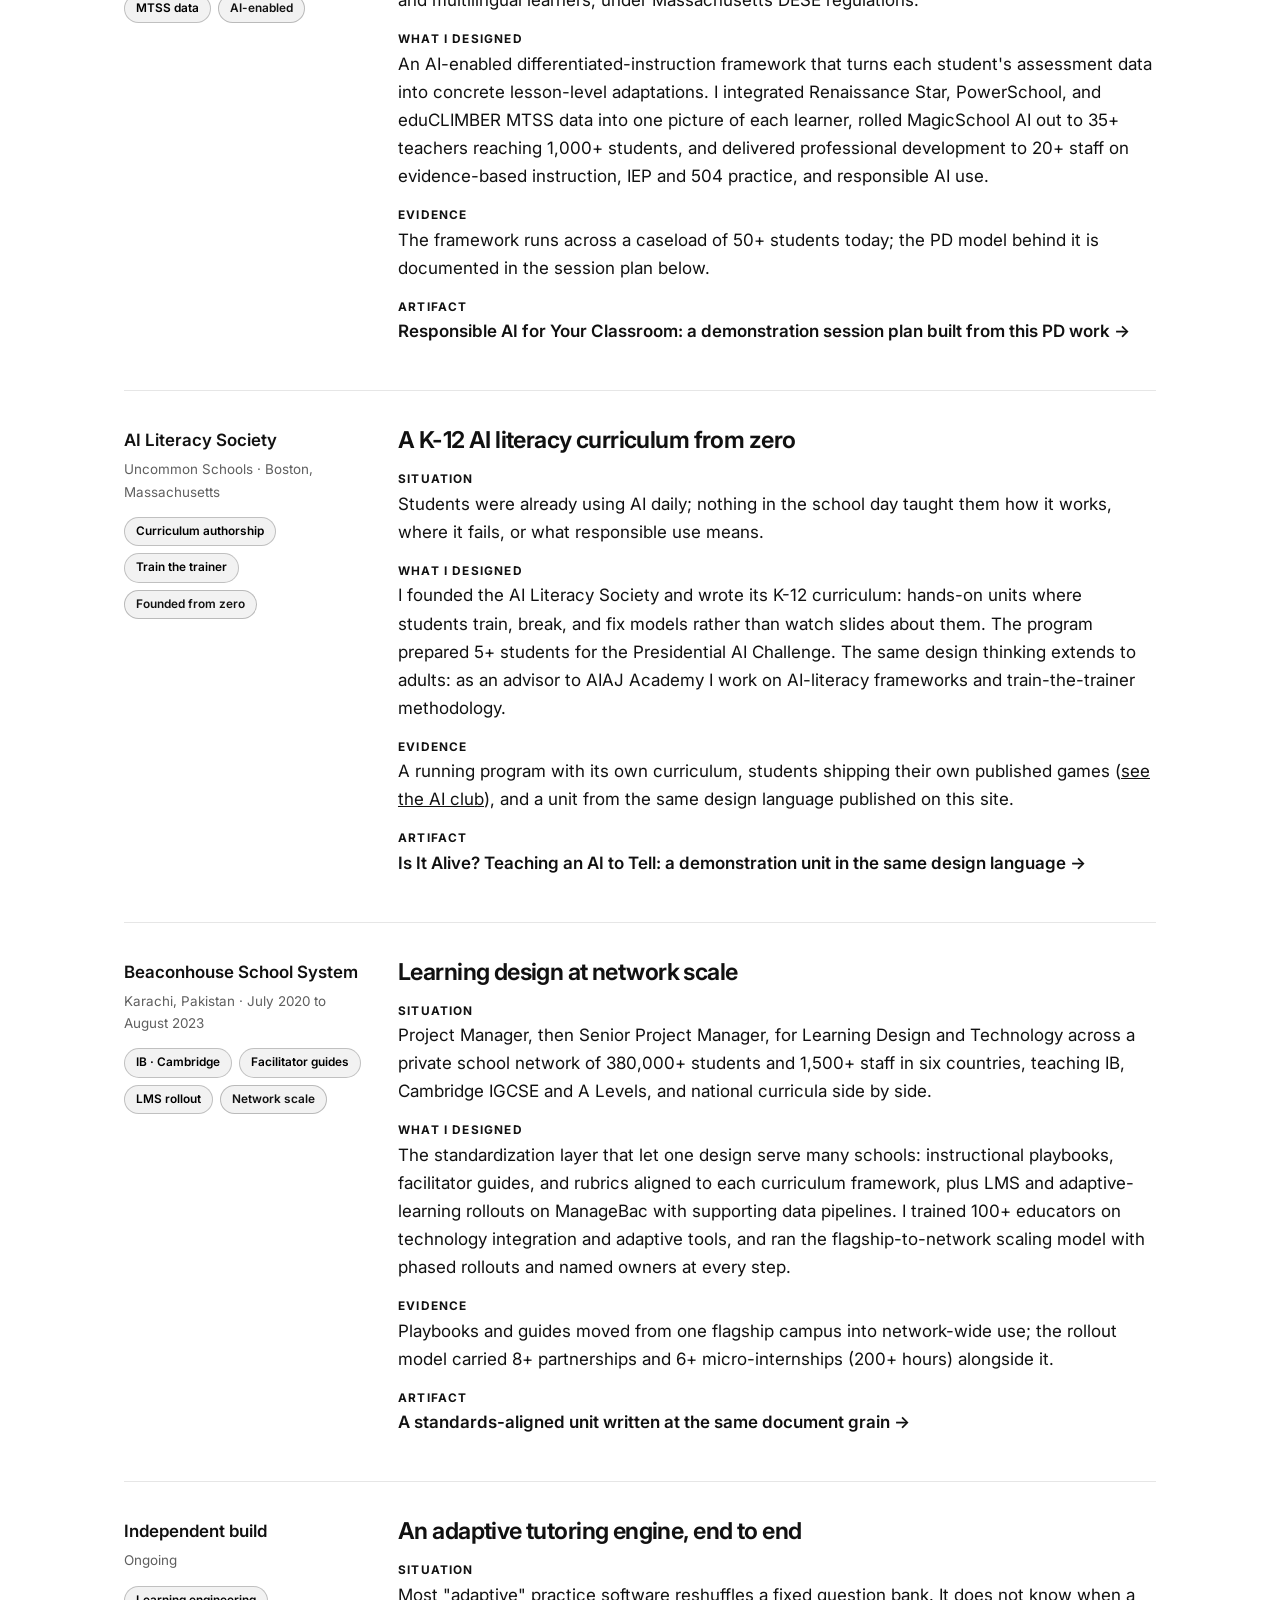
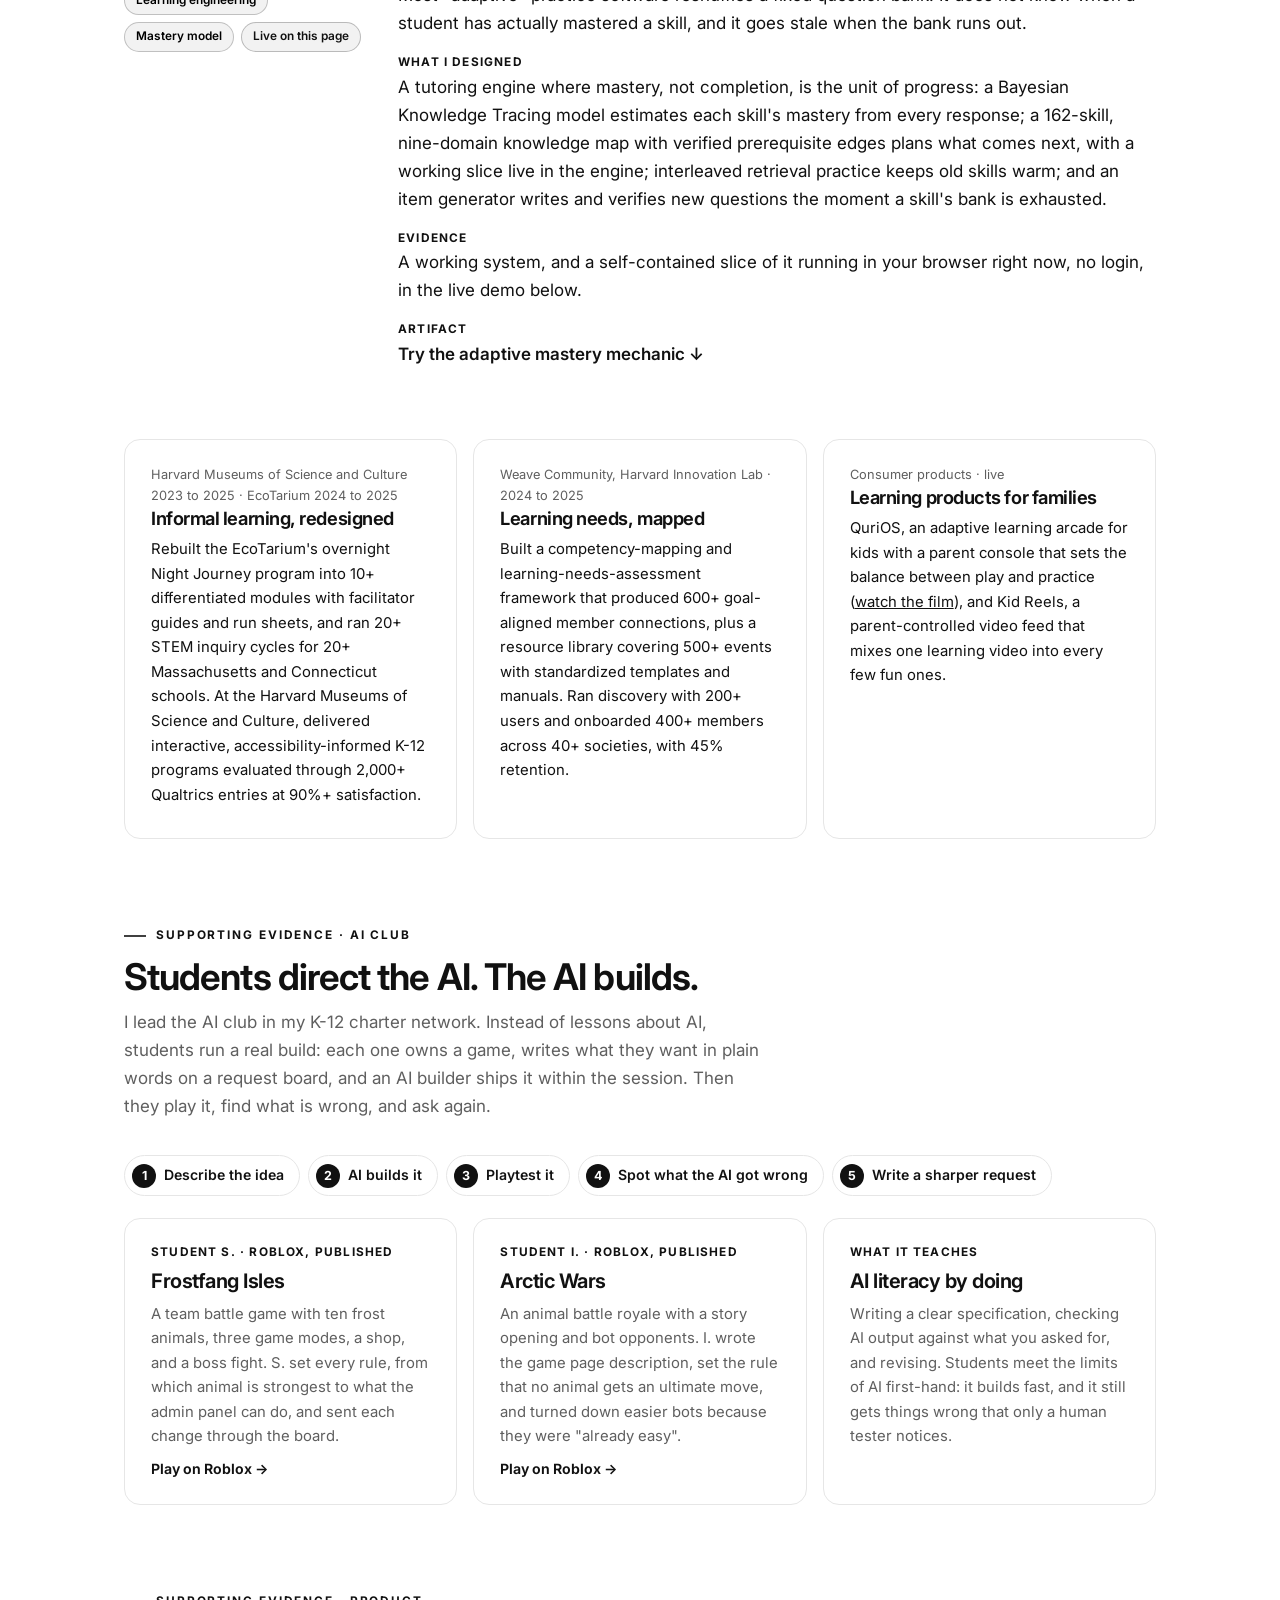
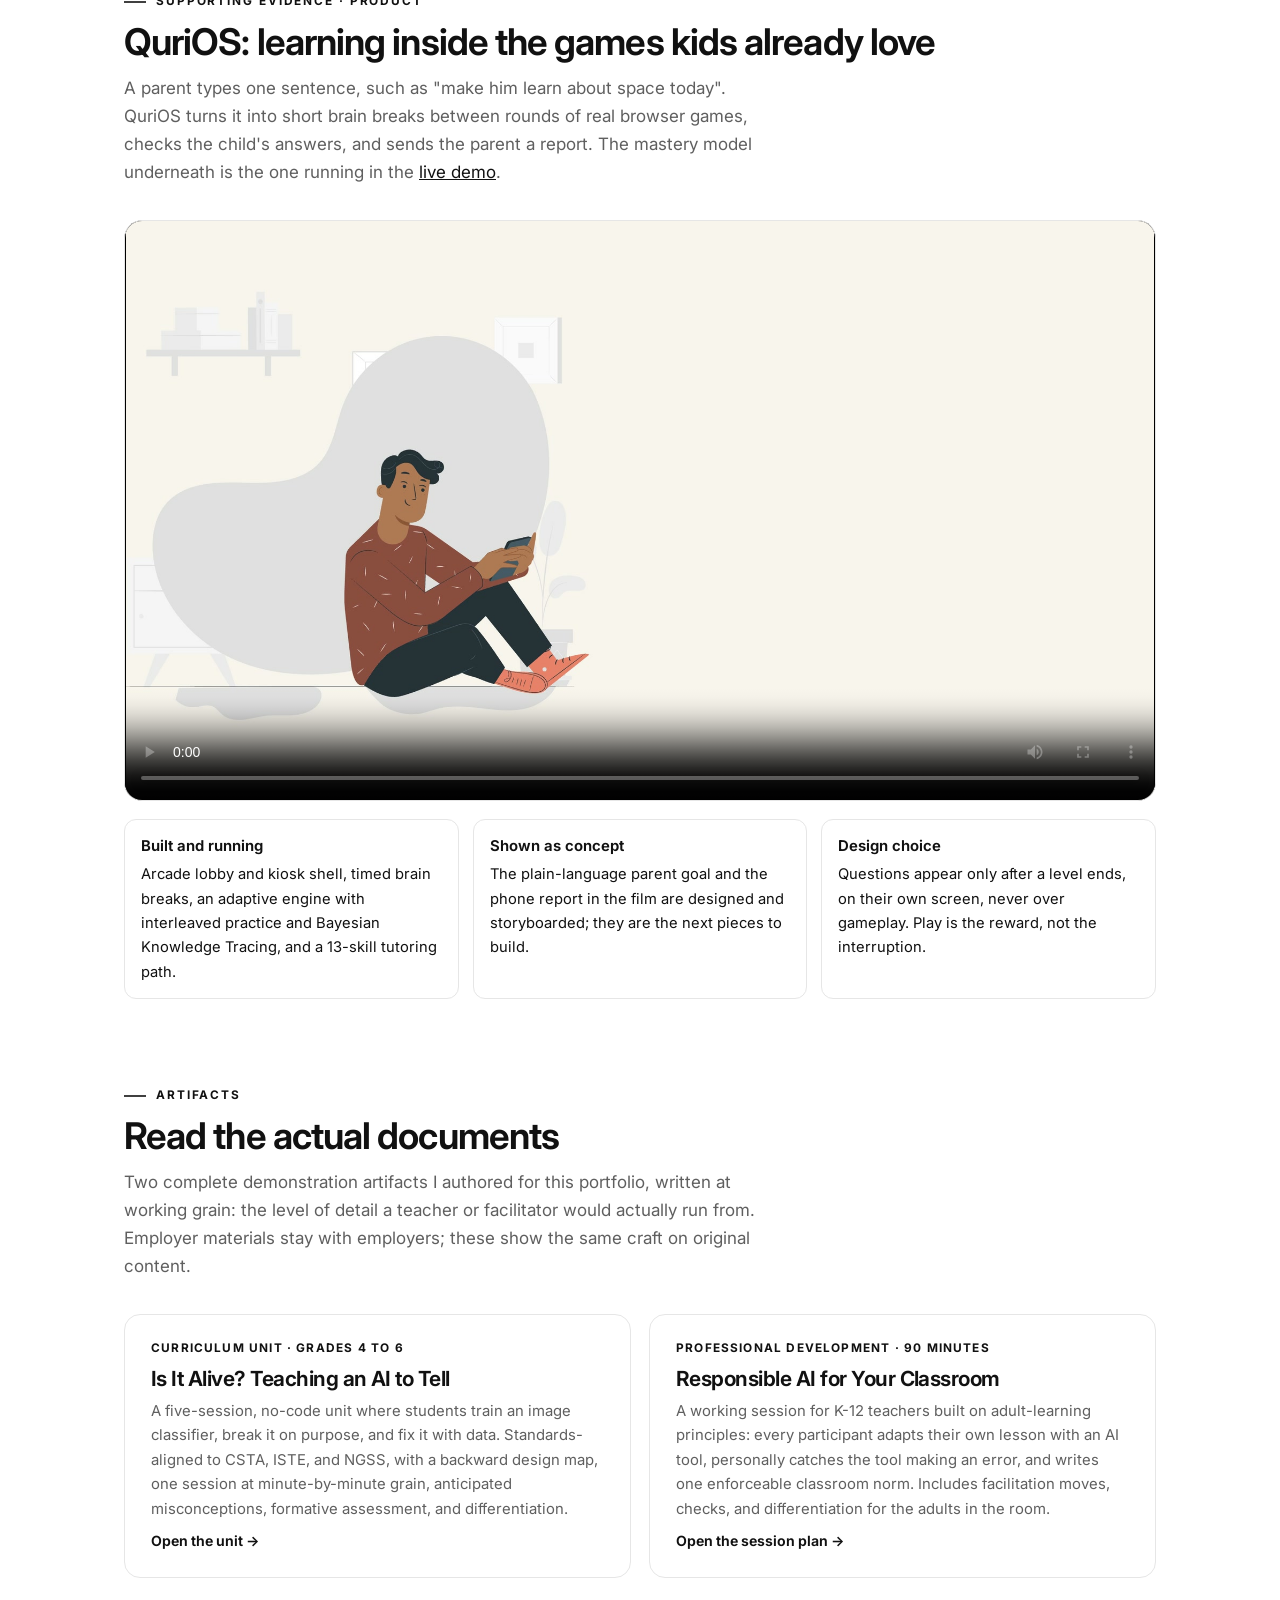
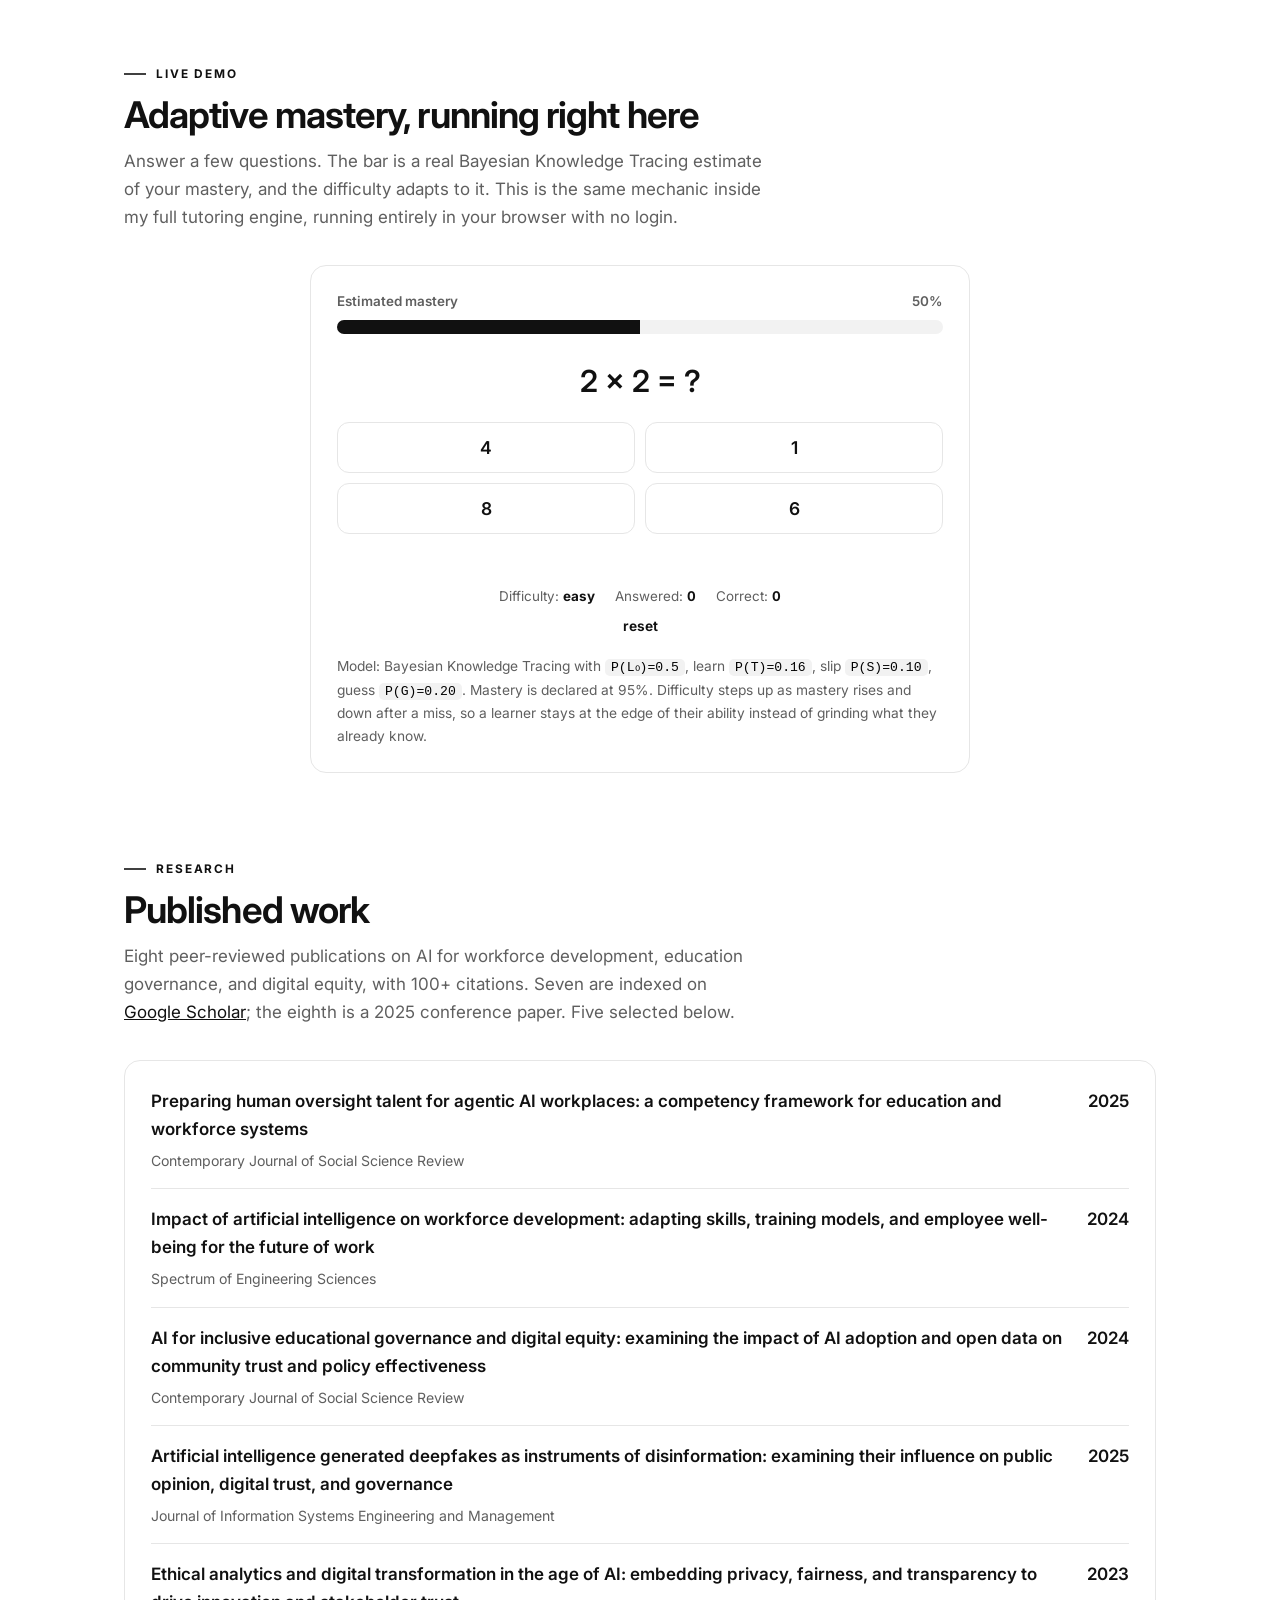
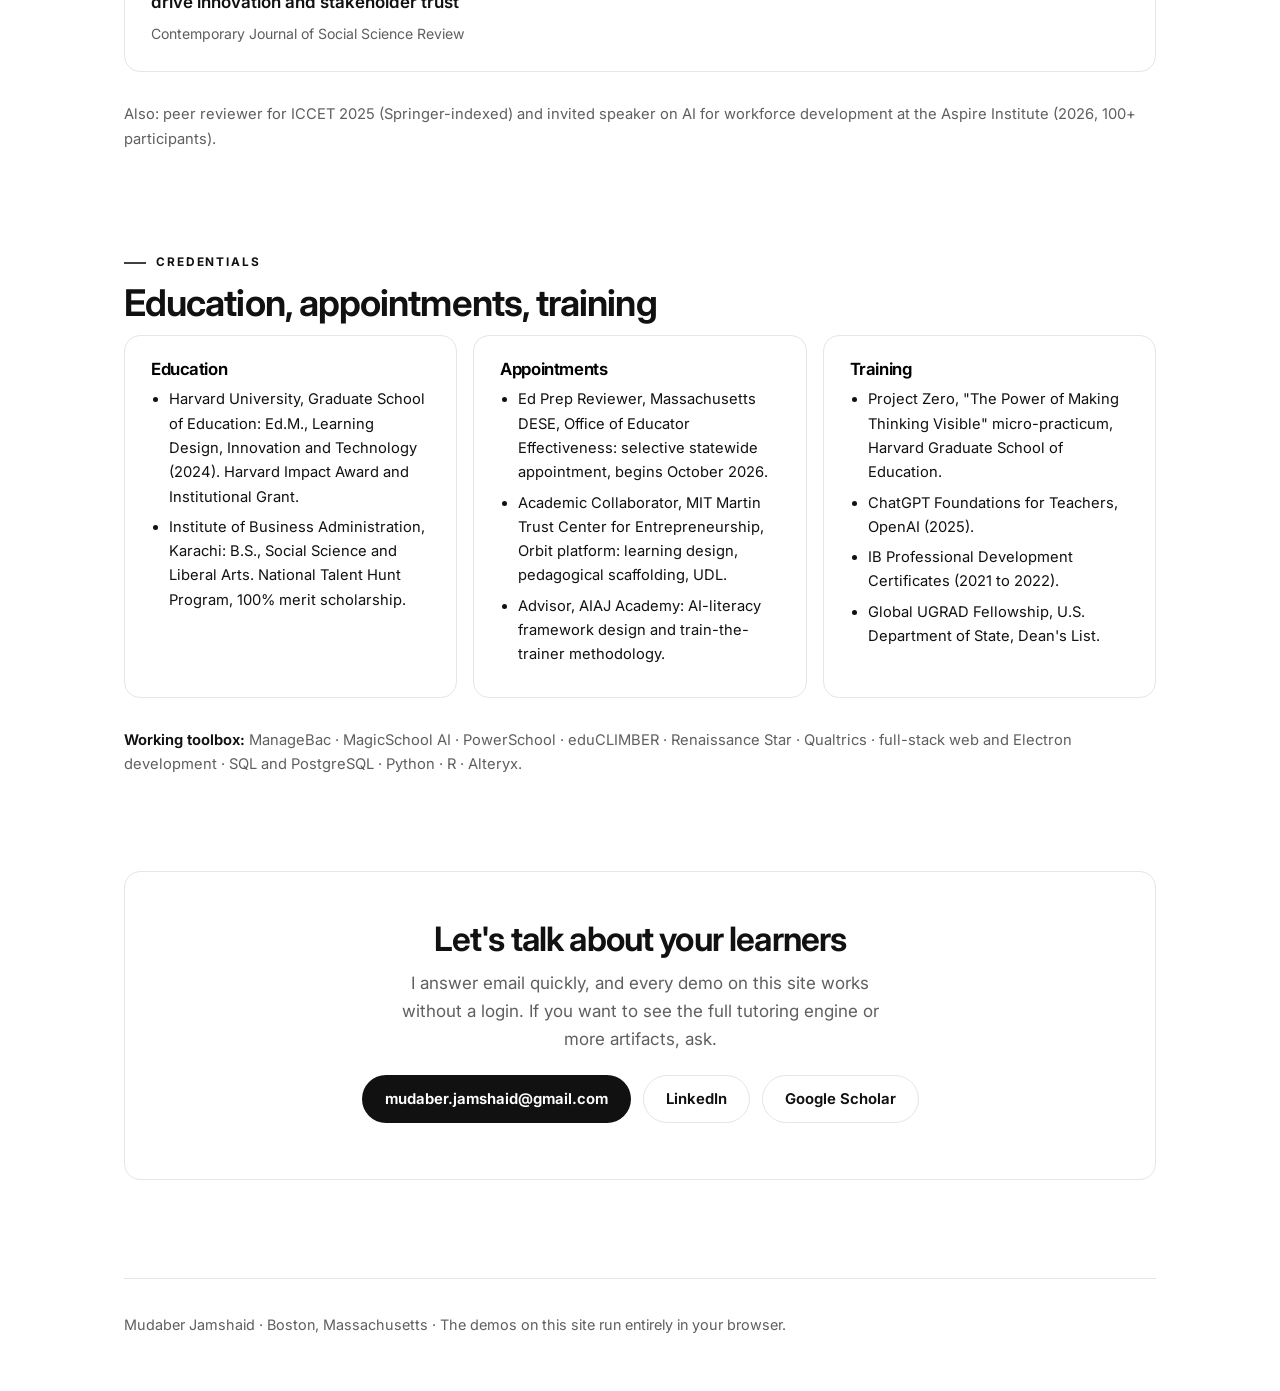
==== commit ab73c684: "AI and K-12 focus, AI club and QuriOS sections, black and white design Co-Authored-By: Claude Opus 5" ====
--- a/index.html
+++ b/index.html
@@ -3,21 +3,21 @@
 <head>
 <meta charset="utf-8">
 <meta name="viewport" content="width=device-width, initial-scale=1">
-<title>Mudaber Jamshaid &middot; Instructional Design Portfolio</title>
+<title>Mudaber Jamshaid &middot; AI and K-12 Learning Design</title>
 <meta name="description" content="Instructional design portfolio of Mudaber Jamshaid: differentiated instruction, network-scale curriculum, adaptive learning engines, teacher professional development, and published research on AI for workforce development and education governance.">
-<meta property="og:title" content="Mudaber Jamshaid &middot; Instructional Design Portfolio">
+<meta property="og:title" content="Mudaber Jamshaid &middot; AI and K-12 Learning Design">
 <meta property="og:description" content="Curriculum, professional development, adaptive learning engines, and published research. Harvard Ed.M. in Learning Design, Innovation and Technology.">
-<link rel="icon" href="data:image/svg+xml,%3Csvg xmlns='http://www.w3.org/2000/svg' viewBox='0 0 64 64'%3E%3Crect width='64' height='64' rx='14' fill='%239c4a2c'/%3E%3Ctext x='32' y='44' font-family='Georgia,serif' font-size='34' font-weight='600' fill='%23faf6ef' text-anchor='middle'%3EM%3C/text%3E%3C/svg%3E">
+<link rel="icon" href="data:image/svg+xml,%3Csvg xmlns='http://www.w3.org/2000/svg' viewBox='0 0 64 64'%3E%3Crect width='64' height='64' rx='14' fill='%23111111'/%3E%3Ctext x='32' y='44' font-family='Helvetica,Arial,sans-serif' font-size='34' font-weight='600' fill='%23ffffff' text-anchor='middle'%3EM%3C/text%3E%3C/svg%3E">
 <link rel="preconnect" href="https://fonts.googleapis.com">
 <link rel="preconnect" href="https://fonts.gstatic.com" crossorigin>
-<link href="https://fonts.googleapis.com/css2?family=Fraunces:opsz,wght@9..144,400..700&family=Public+Sans:wght@400;550;700&display=swap" rel="stylesheet">
+<link href="https://fonts.googleapis.com/css2?family=Inter:wght@400;500;600;700&display=swap" rel="stylesheet">
 <link rel="stylesheet" href="assets/style.css">
 <script src="assets/shared.js"></script>
 <style>
   /* page-specific styles */
   .hero { padding: 84px 0 30px; }
   .hero h1 { font-size: clamp(2.3rem, 5.6vw, 3.7rem); margin: 14px 0 18px; max-width: 830px; }
-  .hero h1 em { font-style: italic; color: var(--accent); }
+  .hero h1 em { font-style: normal; color: var(--muted); }
   .hero .intro { font-size: 1.08rem; max-width: 680px; color: var(--ink); margin: 0 0 26px; }
   .hero .intro a { font-weight: 600; }
   .updated {
@@ -30,8 +30,8 @@
     display: inline-block; text-decoration: none; font-weight: 650; font-size: .93rem;
     padding: 11px 22px; border-radius: 999px; border: 1px solid transparent;
   }
-  .btn.primary { background: var(--accent); color: #fdf9f4; }
-  .btn.primary:hover { background: var(--accent-ink); color: #fdf9f4; }
+  .btn.primary { background: var(--accent); color: var(--paper); }
+  .btn.primary:hover { background: var(--accent-ink); color: var(--paper); }
   .btn.ghost { border-color: var(--line); color: var(--ink); background: var(--card); }
   .btn.ghost:hover { border-color: var(--accent); color: var(--accent-ink); }
   .statstrip {
@@ -40,7 +40,7 @@
     overflow: hidden; margin: 44px 0 0; box-shadow: var(--shadow);
   }
   .stat { background: var(--card); padding: 20px 22px; }
-  .stat .n { font-family: "Fraunces", Georgia, serif; font-size: 1.75rem; font-weight: 600; color: var(--accent); line-height: 1.1; }
+  .stat .n { font-family: "Inter", -apple-system, sans-serif; font-size: 1.75rem; font-weight: 600; color: var(--accent); line-height: 1.1; }
   .stat .l { font-size: .82rem; color: var(--muted); margin-top: 4px; }
 
   .principles { display: grid; grid-template-columns: repeat(auto-fit, minmax(260px, 1fr)); gap: 16px; }
@@ -53,7 +53,7 @@
     padding: 36px 0; border-top: 1px solid var(--line);
   }
   .case:first-of-type { border-top: none; padding-top: 8px; }
-  .case .side .where { font-family: "Fraunces", Georgia, serif; font-weight: 600; font-size: 1.06rem; }
+  .case .side .where { font-family: "Inter", -apple-system, sans-serif; font-weight: 600; font-size: 1.06rem; }
   .case .side .when { color: var(--muted); font-size: .84rem; margin-top: 3px; }
   .case .side .chips { margin-top: 14px; }
   .case h3 { font-size: 1.45rem; margin: 0 0 10px; }
@@ -81,7 +81,7 @@
   .meterrow { display: flex; justify-content: space-between; font-size: .84rem; color: var(--muted); font-weight: 600; }
   .meter { height: 14px; border-radius: 8px; background: var(--accent-soft); overflow: hidden; margin: 8px 0 4px; }
   .meter > span { display: block; height: 100%; width: 0%; background: linear-gradient(90deg, var(--accent), var(--green)); transition: width .5s ease; }
-  .q { font-family: "Fraunces", Georgia, serif; font-size: 1.9rem; font-weight: 600; text-align: center; margin: 22px 0 16px; }
+  .q { font-family: "Inter", -apple-system, sans-serif; font-size: 1.9rem; font-weight: 600; text-align: center; margin: 22px 0 16px; }
   .opts { display: grid; grid-template-columns: repeat(2, 1fr); gap: 10px; }
   .opts button {
     font-size: 1.1rem; font-weight: 600; padding: 14px; border: 1px solid var(--line);
@@ -94,7 +94,7 @@
   .dstats { display: flex; gap: 20px; flex-wrap: wrap; font-size: .84rem; color: var(--muted); margin-top: 14px; justify-content: center; }
   .dstats b { color: var(--ink); font-variant-numeric: tabular-nums; }
   .mastered { text-align: center; padding: 10px; }
-  .mastered .big { font-family: "Fraunces", Georgia, serif; font-size: 1.4rem; color: var(--green); font-weight: 600; }
+  .mastered .big { font-family: "Inter", -apple-system, sans-serif; font-size: 1.4rem; color: var(--green); font-weight: 600; }
   .reset { display: inline-block; margin-top: 10px; font-size: .86rem; color: var(--accent); background: none; border: none; cursor: pointer; font-weight: 650; font-family: inherit; }
   .how { font-size: .86rem; color: var(--muted); margin-top: 16px; }
   .how code { background: var(--accent-soft); color: var(--accent-ink); padding: 1px 6px; border-radius: 5px; font-size: .82rem; }
@@ -103,7 +103,7 @@
   .pub:first-of-type { border-top: none; }
   .pub .t { font-weight: 600; }
   .pub .v { color: var(--muted); font-size: .88rem; grid-column: 1; }
-  .pub .y { color: var(--accent); font-family: "Fraunces", Georgia, serif; font-weight: 600; white-space: nowrap; }
+  .pub .y { color: var(--accent); font-family: "Inter", -apple-system, sans-serif; font-weight: 600; white-space: nowrap; }
   .cred-grid { display: grid; grid-template-columns: repeat(auto-fit, minmax(250px, 1fr)); gap: 16px; }
   .cred-grid h3 { font-size: 1.05rem; margin: 0 0 8px; color: var(--accent-ink); }
   .cred-grid ul { margin: 0; padding-left: 18px; font-size: .92rem; }
@@ -114,6 +114,20 @@
   .contact-box { text-align: center; padding: 48px 26px; }
   .contact-box h2 { font-size: clamp(1.6rem, 3vw, 2.1rem); margin: 0 0 10px; }
   .contact-box p { color: var(--muted); max-width: 520px; margin: 0 auto 22px; }
+  .club-loop { display: flex; flex-wrap: wrap; gap: 8px; margin: 0 0 22px; }
+  .step-pill { background: var(--card); border: 1px solid var(--card-edge); border-radius: 999px; padding: 7px 15px 7px 7px; font-size: .88rem; font-weight: 600; box-shadow: var(--shadow); }
+  .step-pill b { display: inline-flex; align-items: center; justify-content: center; width: 24px; height: 24px; border-radius: 50%; background: var(--accent); color: var(--paper); font-size: .78rem; margin-right: 8px; }
+  .club-grid { display: grid; grid-template-columns: repeat(auto-fit, minmax(270px, 1fr)); gap: 16px; }
+  .club-card { display: flex; flex-direction: column; gap: 8px; text-decoration: none; color: var(--ink); transition: transform .18s ease, border-color .18s ease; }
+  a.club-card:hover { transform: translateY(-3px); border-color: var(--accent); color: var(--ink); }
+  .club-card .type { font-size: .74rem; font-weight: 700; letter-spacing: .1em; text-transform: uppercase; color: var(--accent); }
+  .club-card h3 { margin: 0; font-size: 1.25rem; }
+  .club-card .desc { color: var(--muted); font-size: .93rem; margin: 0; flex: 1; }
+  .club-card .open { font-weight: 650; font-size: .88rem; color: var(--accent); }
+  .film { border-radius: 18px; overflow: hidden; border: 1px solid var(--card-edge); box-shadow: var(--shadow); background: #000; aspect-ratio: 16 / 9; }
+  .film video { display: block; width: 100%; height: 100%; }
+  .film-notes { display: grid; grid-template-columns: repeat(auto-fit, minmax(240px, 1fr)); gap: 14px; margin-top: 18px; }
+  @media print { .film { display: none; } }
 </style>
 </head>
 <body>
@@ -121,12 +135,13 @@
   <div class="row">
     <a class="brand" href="./">Mudaber <em>Jamshaid</em></a>
     <nav class="topnav">
-      <a href="#approach">Approach</a>
-      <a href="#work">Case studies</a>
+      <a href="#work">Work</a>
+      <a href="#club">AI club</a>
+      <a href="#qurios">QuriOS</a>
       <a href="#artifacts">Artifacts</a>
-      <a href="#demo">Live demo</a>
+      <a href="#demo">Demo</a>
       <a href="#research">Research</a>
-      <a href="#credentials">Credentials</a>
+      <a href="#credentials">About</a>
     </nav>
     <button class="theme-btn" onclick="mjToggleTheme()" aria-label="Toggle color theme">&#9681;</button>
   </div>
@@ -134,12 +149,12 @@
 
 <div class="wrap">
   <header class="hero">
-    <span class="kicker">Instructional design portfolio</span><span class="updated">Updated August 12, 2026</span>
-    <h1>Learning that holds up when a <em>real learner</em> meets it.</h1>
-    <p class="intro">I am Mudaber Jamshaid, an instructional designer in Boston, Massachusetts. Harvard Ed.M. in Learning Design, Innovation and Technology. I have designed for one student at a time, for a thousand students at once, and for a network of 380,000. I also build the software side of learning: adaptive engines, tutoring systems, and the data loops that show whether any of it worked.</p>
+    <span class="kicker">AI and K-12 learning design</span><span class="updated">Updated October 16, 2026</span>
+    <h1>Teaching K-12 students to <em>understand AI</em>, and building AI that helps them learn.</h1>
+    <p class="intro">I am Mudaber Jamshaid, a learning designer in Boston, Massachusetts, with a Harvard Ed.M. in Learning Design, Innovation and Technology. In my K-12 charter network I lead AI-enabled instruction and an AI club where students design real games by directing an AI builder. I also build the software side: an adaptive learning arcade, a mastery engine, and the data loops that show whether any of it worked.</p>
     <div class="cta-row">
       <a class="btn primary" href="#work">See the work</a>
-      <a class="btn ghost" href="#demo">Try the live demo</a>
+      <a class="btn ghost" href="#qurios">Watch the QuriOS film</a>
       <a class="btn ghost" href="mailto:mudaber.jamshaid@gmail.com">Email me</a>
     </div>
     <div class="statstrip reveal">
@@ -172,7 +187,7 @@
   <section id="work">
     <span class="kicker">Case studies</span>
     <h2 class="section-title">Selected work</h2>
-    <p class="section-sub">Four projects in depth, each with the situation, what I designed, and what it produced. Numbers are from the underlying records.</p>
+    <p class="section-sub">Four projects in depth, AI in K-12 first. Each gives the situation, what I designed, and what it produced. Numbers are from the underlying records.</p>
 
     <div class="case reveal">
       <div class="side">
@@ -191,6 +206,21 @@
 
     <div class="case reveal">
       <div class="side">
+        <div class="where">AI Literacy Society</div>
+        <div class="when">Uncommon Schools &middot; Boston, Massachusetts</div>
+        <div class="chips"><span class="chip">Curriculum authorship</span><span class="chip">Train the trainer</span><span class="chip green">Founded from zero</span></div>
+      </div>
+      <div class="body">
+        <h3>A K-12 AI literacy curriculum from zero</h3>
+        <p><span class="label">Situation</span>Students were already using AI daily; nothing in the school day taught them how it works, where it fails, or what responsible use means.</p>
+        <p><span class="label">What I designed</span>I founded the AI Literacy Society and wrote its K-12 curriculum: hands-on units where students train, break, and fix models rather than watch slides about them. The program prepared 5+ students for the Presidential AI Challenge. The same design thinking extends to adults: as an advisor to AIAJ Academy I work on AI-literacy frameworks and train-the-trainer methodology.</p>
+        <p><span class="label">Evidence</span>A running program with its own curriculum, students shipping their own published games (<a href="#club">see the AI club</a>), and a unit from the same design language published on this site.</p>
+        <p><span class="label">Artifact</span><a class="artifact-link" href="unit-is-it-alive.html">Is It Alive? Teaching an AI to Tell: a demonstration unit in the same design language &rarr;</a></p>
+      </div>
+    </div>
+
+    <div class="case reveal">
+      <div class="side">
         <div class="where">Beaconhouse School System</div>
         <div class="when">Karachi, Pakistan &middot; July 2020 to August 2023</div>
         <div class="chips"><span class="chip">IB &middot; Cambridge</span><span class="chip">Facilitator guides</span><span class="chip">LMS rollout</span><span class="chip green">Network scale</span></div>
@@ -219,20 +249,6 @@
       </div>
     </div>
 
-    <div class="case reveal">
-      <div class="side">
-        <div class="where">AI Literacy Society</div>
-        <div class="when">Uncommon Schools &middot; Boston, Massachusetts</div>
-        <div class="chips"><span class="chip">Curriculum authorship</span><span class="chip">Train the trainer</span><span class="chip green">Founded from zero</span></div>
-      </div>
-      <div class="body">
-        <h3>A K-12 AI literacy curriculum from zero</h3>
-        <p><span class="label">Situation</span>Students were already using AI daily; nothing in the school day taught them how it works, where it fails, or what responsible use means.</p>
-        <p><span class="label">What I designed</span>I founded the AI Literacy Society and wrote its K-12 curriculum: hands-on units where students train, break, and fix models rather than watch slides about them. The program prepared 5+ students for the Presidential AI Challenge. The same design thinking extends to adults: as an advisor to AIAJ Academy I work on AI-literacy frameworks and train-the-trainer methodology.</p>
-        <p><span class="label">Evidence</span>A running program with its own curriculum, and a unit from the same design language published on this site.</p>
-        <p><span class="label">Artifact</span><a class="artifact-link" href="unit-is-it-alive.html">Is It Alive? Teaching an AI to Tell: a demonstration unit in the same design language &rarr;</a></p>
-      </div>
-    </div>
 
     <div class="compact-grid">
       <div class="card reveal">
@@ -248,8 +264,56 @@
       <div class="card reveal">
         <div class="meta">Consumer products &middot; live</div>
         <h3>Learning products for families</h3>
-        <p>QuriOS, an adaptive learning arcade for kids with a parent console that sets the balance between play and practice (<a href="https://qurios.io">qurios.io</a>), and Kid Reels, a parent-controlled video feed that injects learning into a short-video habit (<a href="https://mudabbirchatgptpro.github.io/kid-reels">live demo</a>).</p>
-      </div>
+        <p>QuriOS, an adaptive learning arcade for kids with a parent console that sets the balance between play and practice (<a href="#qurios">watch the film</a>), and Kid Reels, a parent-controlled video feed that mixes one learning video into every few fun ones.</p>
+      </div>
+    </div>
+  </section>
+
+  <section id="club">
+    <span class="kicker">Supporting evidence &middot; AI club</span>
+    <h2 class="section-title">Students direct the AI. The AI builds.</h2>
+    <p class="section-sub">I lead the AI club in my K-12 charter network. Instead of lessons about AI, students run a real build: each one owns a game, writes what they want in plain words on a request board, and an AI builder ships it within the session. Then they play it, find what is wrong, and ask again.</p>
+    <div class="club-loop reveal">
+      <div class="step-pill"><b>1</b>Describe the idea</div>
+      <div class="step-pill"><b>2</b>AI builds it</div>
+      <div class="step-pill"><b>3</b>Playtest it</div>
+      <div class="step-pill"><b>4</b>Spot what the AI got wrong</div>
+      <div class="step-pill"><b>5</b>Write a sharper request</div>
+    </div>
+    <div class="club-grid">
+      <a class="card club-card reveal" href="https://www.roblox.com/games/84297069942256">
+        <span class="type">Student S. &middot; Roblox, published</span>
+        <h3>Frostfang Isles</h3>
+        <p class="desc">A team battle game with ten frost animals, three game modes, a shop, and a boss fight. S. set every rule, from which animal is strongest to what the admin panel can do, and sent each change through the board.</p>
+        <span class="open">Play on Roblox &rarr;</span>
+      </a>
+      <a class="card club-card reveal" href="https://www.roblox.com/games/129310062746918">
+        <span class="type">Student I. &middot; Roblox, published</span>
+        <h3>Arctic Wars</h3>
+        <p class="desc">An animal battle royale with a story opening and bot opponents. I. wrote the game page description, set the rule that no animal gets an ultimate move, and turned down easier bots because they were "already easy".</p>
+        <span class="open">Play on Roblox &rarr;</span>
+      </a>
+      <div class="card club-card reveal">
+        <span class="type">What it teaches</span>
+        <h3>AI literacy by doing</h3>
+        <p class="desc">Writing a clear specification, checking AI output against what you asked for, and revising. Students meet the limits of AI first-hand: it builds fast, and it still gets things wrong that only a human tester notices.</p>
+      </div>
+    </div>
+  </section>
+
+  <section id="qurios">
+    <span class="kicker">Supporting evidence &middot; product</span>
+    <h2 class="section-title">QuriOS: learning inside the games kids already love</h2>
+    <p class="section-sub">A parent types one sentence, such as "make him learn about space today". QuriOS turns it into short brain breaks between rounds of real browser games, checks the child's answers, and sends the parent a report. The mastery model underneath is the one running in the <a href="#demo">live demo</a>.</p>
+    <div class="film reveal">
+      <video controls playsinline preload="metadata" poster="media/qurios-demo-poster.jpg">
+        <source src="media/qurios-demo.mp4" type="video/mp4">
+      </video>
+    </div>
+    <div class="film-notes">
+      <div class="mini"><div class="h">Built and running</div>Arcade lobby and kiosk shell, timed brain breaks, an adaptive engine with interleaved practice and Bayesian Knowledge Tracing, and a 13-skill tutoring path.</div>
+      <div class="mini"><div class="h">Shown as concept</div>The plain-language parent goal and the phone report in the film are designed and storyboarded; they are the next pieces to build.</div>
+      <div class="mini"><div class="h">Design choice</div>Questions appear only after a level ends, on their own screen, never over gameplay. Play is the reward, not the interruption.</div>
     </div>
   </section>
 
--- a/assets/style.css
+++ b/assets/style.css
@@ -1,49 +1,49 @@
 /* Mudaber Jamshaid, instructional design portfolio, shared design system */
 :root {
-  --paper: #faf6ef;
-  --ink: #241f18;
-  --muted: #6e6557;
-  --line: #e6ddcf;
+  --paper: #ffffff;
+  --ink: #111111;
+  --muted: #5f5f5f;
+  --line: #e6e6e6;
   --card: #ffffff;
-  --card-edge: #efe7da;
-  --accent: #9c4a2c;
-  --accent-ink: #7e3a21;
-  --accent-soft: #f4e6dc;
-  --green: #3d6e59;
-  --green-soft: #e3ede7;
-  --gold: #a97c2f;
-  --shadow: 0 1px 2px rgba(60, 45, 25, .05), 0 10px 30px -12px rgba(60, 45, 25, .14);
+  --card-edge: #e6e6e6;
+  --accent: #111111;
+  --accent-ink: #000000;
+  --accent-soft: #f2f2f2;
+  --green: #111111;
+  --green-soft: #f2f2f2;
+  --gold: #111111;
+  --shadow: none;
 }
 :root[data-theme="dark"] {
-  --paper: #191611;
-  --ink: #ece4d6;
-  --muted: #a89d8b;
-  --line: #373024;
-  --card: #211d16;
-  --card-edge: #2c2619;
-  --accent: #d99068;
-  --accent-ink: #e2a683;
-  --accent-soft: #322317;
-  --green: #83bfa1;
-  --green-soft: #1f2d26;
-  --gold: #cfa658;
-  --shadow: 0 1px 2px rgba(0,0,0,.3), 0 10px 30px -12px rgba(0,0,0,.5);
+  --paper: #0b0b0b;
+  --ink: #f2f2f2;
+  --muted: #a3a3a3;
+  --line: #262626;
+  --card: #111111;
+  --card-edge: #262626;
+  --accent: #f2f2f2;
+  --accent-ink: #ffffff;
+  --accent-soft: #1c1c1c;
+  --green: #f2f2f2;
+  --green-soft: #1c1c1c;
+  --gold: #f2f2f2;
+  --shadow: none;
 }
 @media (prefers-color-scheme: dark) {
   :root:not([data-theme="light"]) {
-    --paper: #191611;
-    --ink: #ece4d6;
-    --muted: #a89d8b;
-    --line: #373024;
-    --card: #211d16;
-    --card-edge: #2c2619;
-    --accent: #d99068;
-    --accent-ink: #e2a683;
-    --accent-soft: #322317;
-    --green: #83bfa1;
-    --green-soft: #1f2d26;
-    --gold: #cfa658;
-    --shadow: 0 1px 2px rgba(0,0,0,.3), 0 10px 30px -12px rgba(0,0,0,.5);
+    --paper: #0b0b0b;
+    --ink: #f2f2f2;
+    --muted: #a3a3a3;
+    --line: #262626;
+    --card: #111111;
+    --card-edge: #262626;
+    --accent: #f2f2f2;
+    --accent-ink: #ffffff;
+    --accent-soft: #1c1c1c;
+    --green: #f2f2f2;
+    --green-soft: #1c1c1c;
+    --gold: #f2f2f2;
+    --shadow: none;
   }
 }
 * { box-sizing: border-box; }
@@ -56,15 +56,15 @@
   margin: 0;
   background: var(--paper);
   color: var(--ink);
-  font-family: "Public Sans", -apple-system, BlinkMacSystemFont, "Segoe UI", Roboto, Helvetica, Arial, sans-serif;
+  font-family: "Inter", -apple-system, BlinkMacSystemFont, "Segoe UI", Roboto, Helvetica, Arial, sans-serif;
   font-size: 17px;
   line-height: 1.65;
   -webkit-font-smoothing: antialiased;
 }
 h1, h2, h3, .display {
-  font-family: "Fraunces", Georgia, "Times New Roman", serif;
-  font-weight: 560;
-  letter-spacing: -0.015em;
+  font-family: "Inter", -apple-system, sans-serif;
+  font-weight: 650;
+  letter-spacing: -0.025em;
   line-height: 1.16;
 }
 a { color: var(--accent); }
@@ -84,8 +84,8 @@
   max-width: 1080px; margin: 0 auto; padding: 12px 24px;
   display: flex; align-items: center; gap: 18px;
 }
-.brand { font-family: "Fraunces", Georgia, serif; font-weight: 600; font-size: 1.02rem; color: var(--ink); text-decoration: none; white-space: nowrap; }
-.brand em { font-style: normal; color: var(--accent); }
+.brand { font-family: "Inter", -apple-system, sans-serif; font-weight: 600; font-size: 1.02rem; color: var(--ink); text-decoration: none; white-space: nowrap; }
+.brand em { font-style: normal; color: var(--muted); }
 .topnav { margin-left: auto; display: flex; gap: 4px; align-items: center; overflow-x: auto; }
 .topnav a {
   color: var(--muted); text-decoration: none; font-size: .84rem; font-weight: 550;
@@ -150,9 +150,28 @@
 .doc ul, .doc ol { margin: 8px 0 8px 22px; padding: 0; }
 .doc li { margin: 5px 0; }
 .step { border-left: 2px solid var(--accent); padding: 4px 0 6px 16px; margin: 16px 0; }
-.step .t { font-weight: 650; font-family: "Fraunces", Georgia, serif; font-size: 1.04rem; }
+.step .t { font-weight: 650; font-family: "Inter", -apple-system, sans-serif; font-size: 1.04rem; }
 .step .time { color: var(--muted); font-size: .8rem; font-weight: 600; letter-spacing: .04em; text-transform: uppercase; }
 .grid2 { display: grid; grid-template-columns: repeat(auto-fit, minmax(230px, 1fr)); gap: 14px; margin: 14px 0; }
 .mini { background: var(--card); border: 1px solid var(--card-edge); border-radius: 12px; padding: 14px 16px; font-size: .92rem; box-shadow: var(--shadow); }
 .mini .h { font-weight: 650; margin-bottom: 4px; font-size: .93rem; }
 .backlink { font-size: .88rem; font-weight: 600; text-decoration: none; }
+
+/* print / PDF export: the same page, minus the interactive furniture */
+@media print {
+  @page { margin: 14mm 12mm; }
+  :root { --paper: #fff; }
+  html, body { background: #fff; }
+  body { font-size: 10.5pt; line-height: 1.5; -webkit-print-color-adjust: exact; print-color-adjust: exact; }
+  .topbar, .theme-btn, .cta-row, .reset, .backlink { display: none !important; }
+  .reveal { opacity: 1 !important; transform: none !important; }
+  .wrap, .narrow { max-width: 100%; padding: 0; }
+  section { padding: 22px 0 4px; }
+  .hero { padding: 0 0 12px; }
+  .card, .case, .step, .pub, .mini, .stat, .artifact-card, .principles { break-inside: avoid; page-break-inside: avoid; }
+  h1, h2, h3 { break-after: avoid; page-break-after: avoid; }
+  .doc h2 { margin-top: 26px; }
+  a { text-decoration: none; }
+  .artifact-card .open { display: none; }
+  #demo .opts, #demo .meter, #demo .dstats { display: none; }
+}
